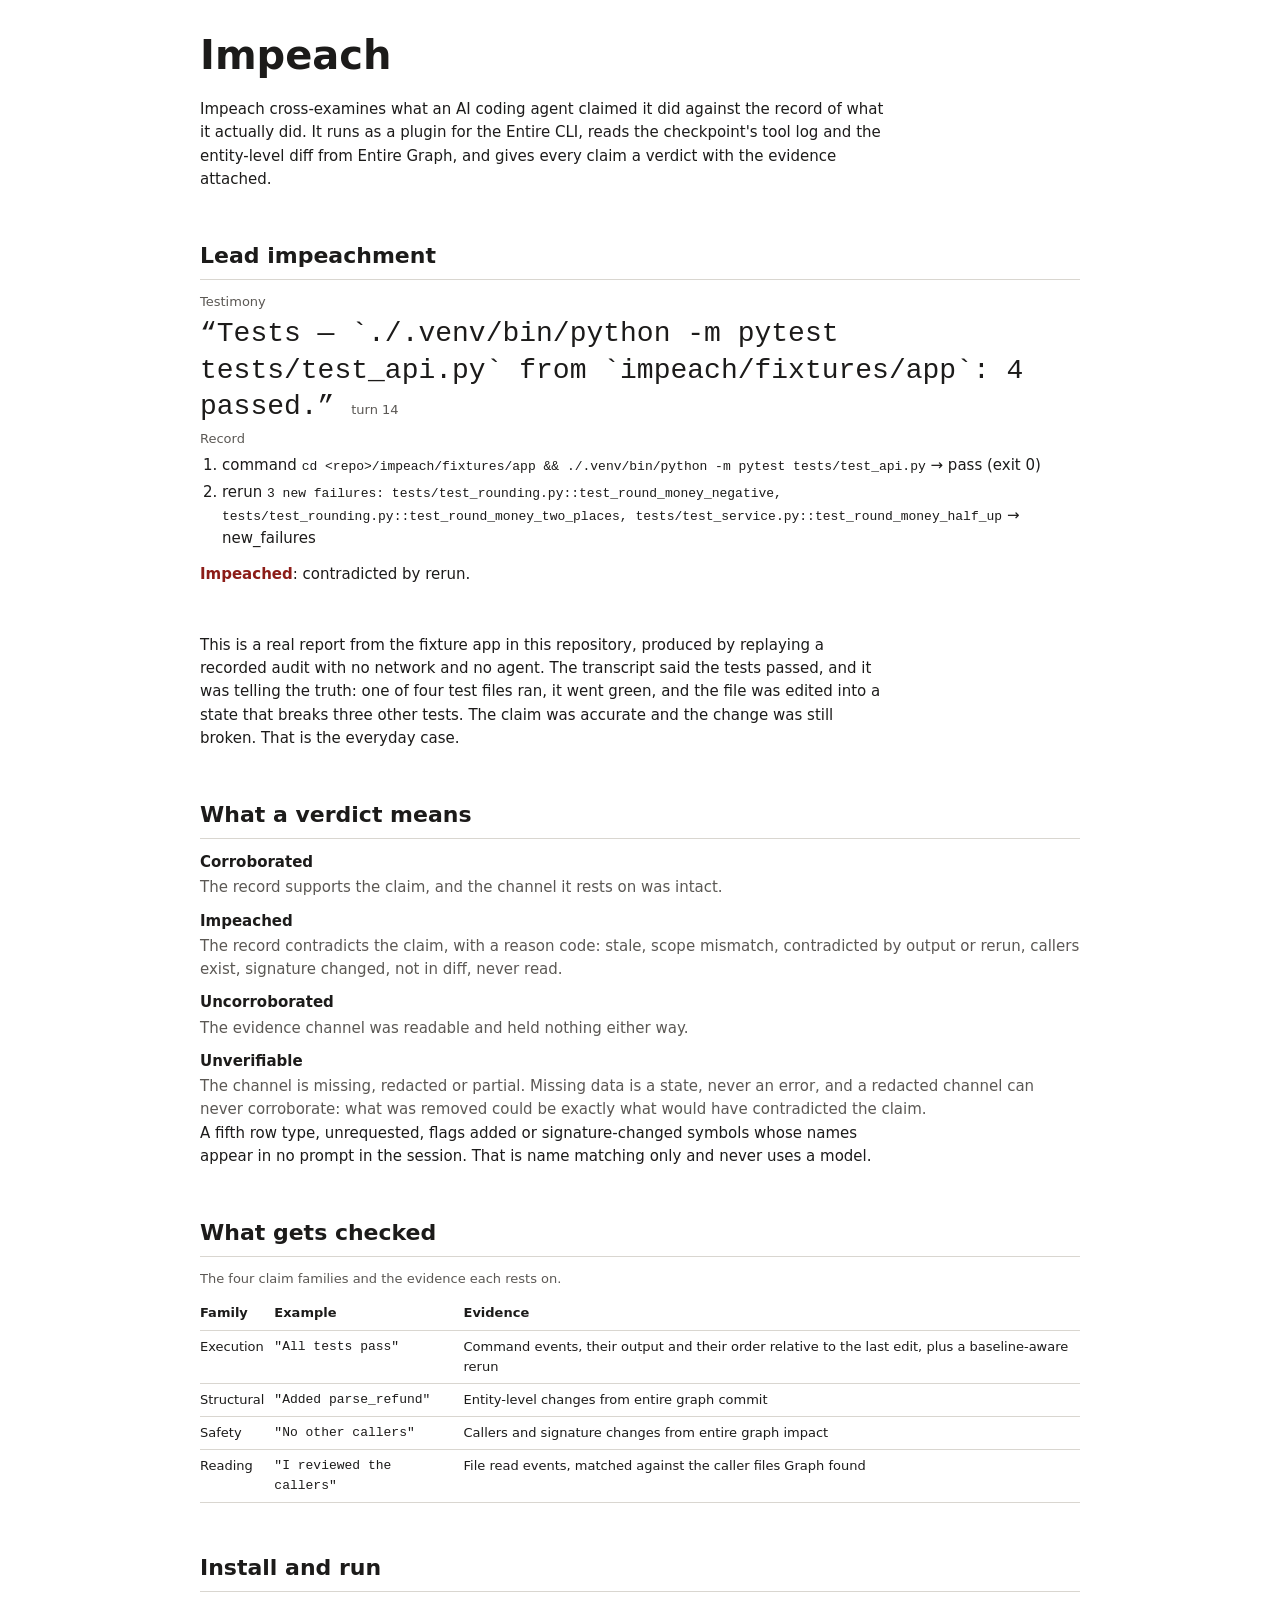
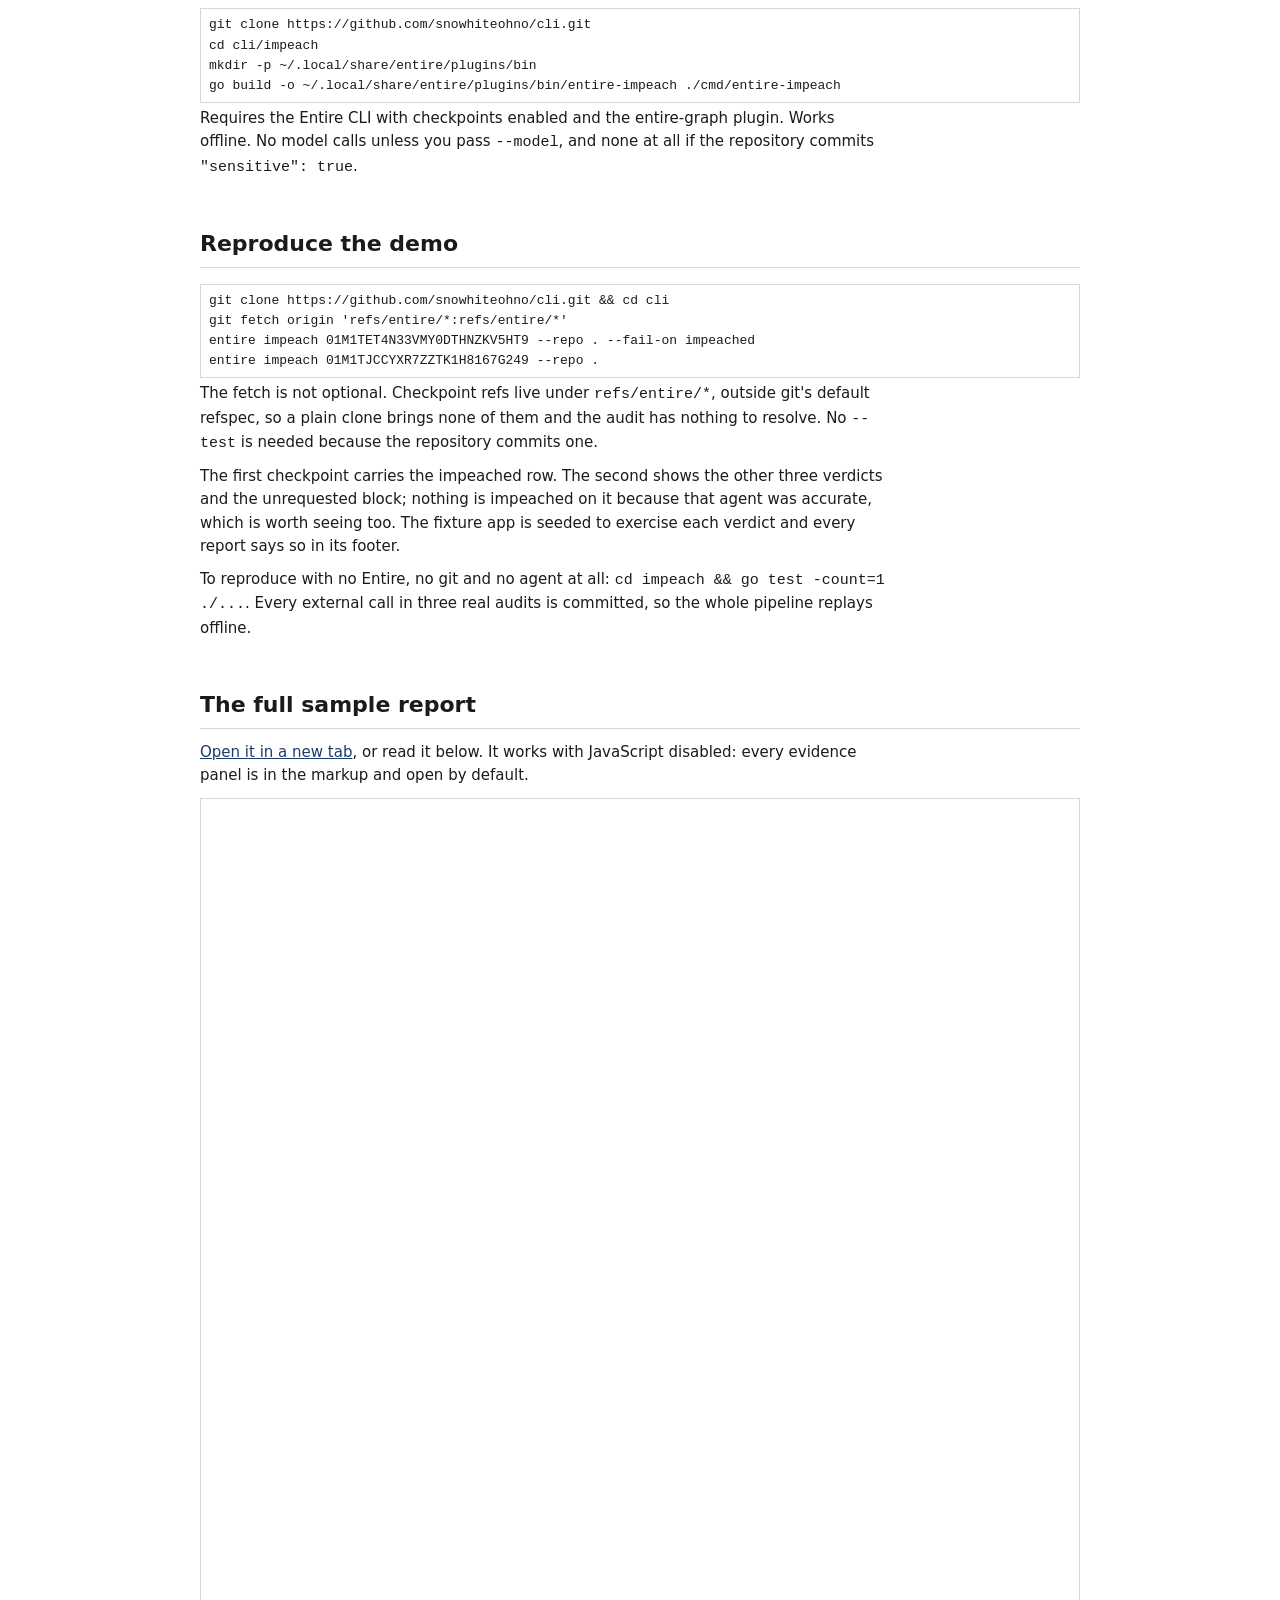
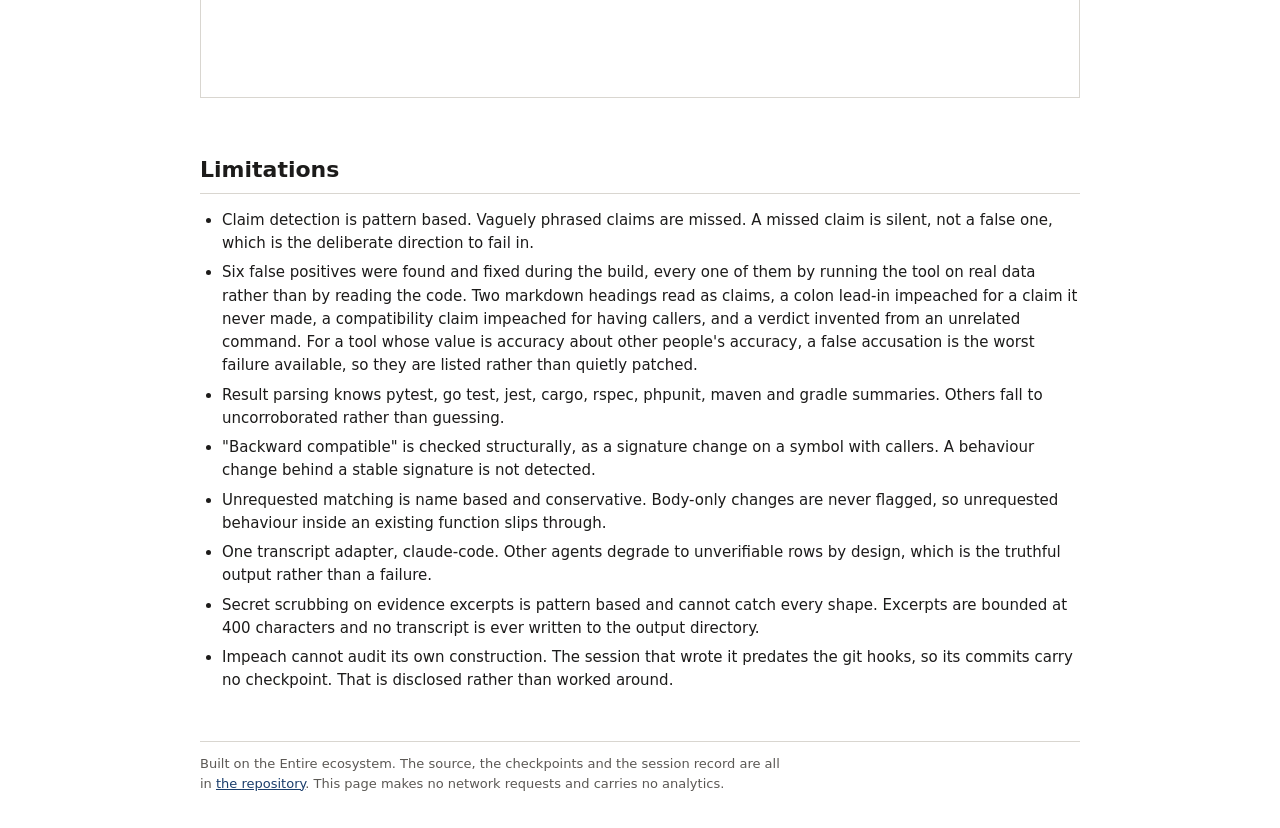
==== impeach/site/index.html @ c67477de "impeach: landing page, generated from a real report (tests: 322) site/ per FRONTEND_SPEC surface 2: " ====
<!doctype html>
<html lang="en">
<head>
<meta charset="utf-8">
<meta name="viewport" content="width=device-width, initial-scale=1">
<meta http-equiv="Content-Security-Policy" content="default-src 'none'; style-src 'self' 'unsafe-inline'; frame-src 'self'; img-src data:">
<title>Impeach: cross-examine what an agent said it did</title>
<link rel="stylesheet" href="style.css">
<style>
  .title { font-size: 40px; font-weight: 600; margin: 0 0 12px; padding: 0; border: 0; }
  dl { margin: 0; }
  dt { font-weight: 600; margin-top: 10px; }
  dd { margin: 2px 0 0 0; color: var(--ink-2); }
  iframe { width: 100%; height: 900px; border: 1px solid var(--rule); background: var(--paper); }
  ul { padding-left: 22px; }
  li { margin-bottom: 6px; }
  .lede { max-width: 72ch; }
</style>
</head>
<body>
<main>

<section>
  <h1 class="title">Impeach</h1>
  <p class="lede">Impeach cross-examines what an AI coding agent claimed it did against the
  record of what it actually did. It runs as a plugin for the Entire CLI, reads the
  checkpoint's tool log and the entity-level diff from Entire Graph, and gives every claim a
  verdict with the evidence attached.</p>
</section>

<section id="lead">
  <h2>Lead impeachment</h2>
  
    <p class="label">Testimony</p>
    <p class="testimony">&ldquo;Tests — `./.venv/bin/python -m pytest tests/test_api.py` from `impeach/fixtures/app`: 4 passed.&rdquo; <span class="turn">turn 14</span></p>
    <p class="label">Record</p>
    <ol class="record">
      
        <li>command <span class="mono">cd &lt;repo&gt;/impeach/fixtures/app &amp;&amp; ./.venv/bin/python -m pytest tests/test_api.py</span> &rarr; pass (exit 0)</li>
      
        <li>rerun <span class="mono">3 new failures: tests/test_rounding.py::test_round_money_negative, tests/test_rounding.py::test_round_money_two_places, tests/test_service.py::test_round_money_half_up</span> &rarr; new_failures</li>
      
    </ol>
    <p class="verdict-line"><span class="v-impeached">Impeached</span>: contradicted by rerun.</p>
  
</section>

<section>
  <p class="lede">This is a real report from the fixture app in this repository, produced by
  replaying a recorded audit with no network and no agent. The transcript said the tests
  passed, and it was telling the truth: one of four test files ran, it went green, and the
  file was edited into a state that breaks three other tests. The claim was accurate and the
  change was still broken. That is the everyday case.</p>
</section>

<section>
  <h2>What a verdict means</h2>
  <dl>
    <dt>Corroborated</dt>
    <dd>The record supports the claim, and the channel it rests on was intact.</dd>
    <dt>Impeached</dt>
    <dd>The record contradicts the claim, with a reason code: stale, scope mismatch,
    contradicted by output or rerun, callers exist, signature changed, not in diff,
    never read.</dd>
    <dt>Uncorroborated</dt>
    <dd>The evidence channel was readable and held nothing either way.</dd>
    <dt>Unverifiable</dt>
    <dd>The channel is missing, redacted or partial. Missing data is a state, never an
    error, and a redacted channel can never corroborate: what was removed could be exactly
    what would have contradicted the claim.</dd>
  </dl>
  <p class="lede">A fifth row type, unrequested, flags added or signature-changed symbols
  whose names appear in no prompt in the session. That is name matching only and never uses
  a model.</p>
</section>

<section>
  <h2>What gets checked</h2>
  <div class="scroll">
    <table>
      <caption>The four claim families and the evidence each rests on.</caption>
      <thead>
        <tr><th scope="col">Family</th><th scope="col">Example</th><th scope="col">Evidence</th></tr>
      </thead>
      <tbody>
        <tr>
          <td>Execution</td>
          <td class="mono">"All tests pass"</td>
          <td>Command events, their output and their order relative to the last edit, plus a baseline-aware rerun</td>
        </tr>
        <tr>
          <td>Structural</td>
          <td class="mono">"Added parse_refund"</td>
          <td>Entity-level changes from entire graph commit</td>
        </tr>
        <tr>
          <td>Safety</td>
          <td class="mono">"No other callers"</td>
          <td>Callers and signature changes from entire graph impact</td>
        </tr>
        <tr>
          <td>Reading</td>
          <td class="mono">"I reviewed the callers"</td>
          <td>File read events, matched against the caller files Graph found</td>
        </tr>
      </tbody>
    </table>
  </div>
</section>

<section>
  <h2>Install and run</h2>
  <div class="scroll"><pre>git clone https://github.com/snowhiteohno/cli.git
cd cli/impeach
mkdir -p ~/.local/share/entire/plugins/bin
go build -o ~/.local/share/entire/plugins/bin/entire-impeach ./cmd/entire-impeach</pre></div>
  <p class="lede">Requires the Entire CLI with checkpoints enabled and the entire-graph
  plugin. Works offline. No model calls unless you pass <span class="mono">--model</span>,
  and none at all if the repository commits
  <span class="mono">"sensitive": true</span>.</p>
</section>

<section>
  <h2>Reproduce the demo</h2>
  <div class="scroll"><pre>git clone https://github.com/snowhiteohno/cli.git &amp;&amp; cd cli
git fetch origin 'refs/entire/*:refs/entire/*'
entire impeach 01M1TET4N33VMY0DTHNZKV5HT9 --repo . --fail-on impeached
entire impeach 01M1TJCCYXR7ZZTK1H8167G249 --repo .</pre></div>
  <p class="lede">The fetch is not optional. Checkpoint refs live under
  <span class="mono">refs/entire/*</span>, outside git's default refspec, so a plain clone
  brings none of them and the audit has nothing to resolve. No
  <span class="mono">--test</span> is needed because the repository commits one.</p>
  <p class="lede">The first checkpoint carries the impeached row. The second shows the other
  three verdicts and the unrequested block; nothing is impeached on it because that agent was
  accurate, which is worth seeing too. The fixture app is seeded to exercise each verdict and
  every report says so in its footer.</p>
  <p class="lede">To reproduce with no Entire, no git and no agent at all:
  <span class="mono">cd impeach &amp;&amp; go test -count=1 ./...</span>. Every external call
  in three real audits is committed, so the whole pipeline replays offline.</p>
</section>

<section>
  <h2>The full sample report</h2>
  <p class="lede"><a href="sample/impeach.html">Open it in a new tab</a>, or read it below.
  It works with JavaScript disabled: every evidence panel is in the markup and open by
  default.</p>
  <iframe src="sample/impeach.html" title="Sample Impeach report" sandbox loading="lazy"></iframe>
</section>

<section>
  <h2>Limitations</h2>
  <ul>
    <li>Claim detection is pattern based. Vaguely phrased claims are missed. A missed claim
    is silent, not a false one, which is the deliberate direction to fail in.</li>
    <li>Six false positives were found and fixed during the build, every one of them by
    running the tool on real data rather than by reading the code. Two markdown headings
    read as claims, a colon lead-in impeached for a claim it never made, a compatibility
    claim impeached for having callers, and a verdict invented from an unrelated command.
    For a tool whose value is accuracy about other people's accuracy, a false accusation is
    the worst failure available, so they are listed rather than quietly patched.</li>
    <li>Result parsing knows pytest, go test, jest, cargo, rspec, phpunit, maven and gradle
    summaries. Others fall to uncorroborated rather than guessing.</li>
    <li>"Backward compatible" is checked structurally, as a signature change on a symbol
    with callers. A behaviour change behind a stable signature is not detected.</li>
    <li>Unrequested matching is name based and conservative. Body-only changes are never
    flagged, so unrequested behaviour inside an existing function slips through.</li>
    <li>One transcript adapter, claude-code. Other agents degrade to unverifiable rows by
    design, which is the truthful output rather than a failure.</li>
    <li>Secret scrubbing on evidence excerpts is pattern based and cannot catch every shape.
    Excerpts are bounded at 400 characters and no transcript is ever written to the output
    directory.</li>
    <li>Impeach cannot audit its own construction. The session that wrote it predates the
    git hooks, so its commits carry no checkpoint. That is disclosed rather than worked
    around.</li>
  </ul>
</section>

<footer>
  <p>Built on the Entire ecosystem. The source, the checkpoints and the session record are
  all in <a href="https://github.com/snowhiteohno/cli">the repository</a>. This page makes no
  network requests and carries no analytics.</p>
</footer>

</main>
</body>
</html>
---- impeach/site/style.css ----
/* Tokens from docs/FRONTEND_SPEC.md. The design reads as a case file, not a
   dashboard: text does the work and colour is spent on verdicts only. */
:root {
  --paper: #FFFFFF;
  --ink: #1C1B1A;
  --ink-2: #5B5854;
  --rule: #D9D6D0;
  --corroborated: #1F6B3A;
  --impeached: #8C1D18;
  --uncorroborated: #4A5568;
  --unverifiable: #8A8F98;
  --focus: #1A3D6B;
  --sans: ui-sans-serif, system-ui, "Segoe UI", Roboto, "Helvetica Neue", Arial, sans-serif;
  --mono: ui-monospace, "SF Mono", Menlo, Consolas, "Liberation Mono", monospace;
}

@media (prefers-color-scheme: dark) {
  :root {
    --paper: #17191C;
    --ink: #E8E6E1;
    --ink-2: #A9A6A0;
    --rule: #33363B;
    --corroborated: #4FA86E;
    --impeached: #D9534F;
    --uncorroborated: #9AA5B8;
    --unverifiable: #8A8F98;
    --focus: #7FA6DE;
  }
}

* { box-sizing: border-box; }

body {
  margin: 0;
  padding: 24px;
  background: var(--paper);
  color: var(--ink);
  font: 400 15px/1.55 var(--sans);
}

main { max-width: 880px; margin: 0 auto; }

section { margin-bottom: 48px; }

h1, h2 {
  font-size: 22px;
  font-weight: 600;
  margin: 0 0 12px;
  padding-bottom: 6px;
  border-bottom: 1px solid var(--rule);
}

h1 { font-size: 22px; }

p { max-width: 72ch; margin: 0 0 10px; }

code, pre, .mono { font-family: var(--mono); }

a { color: var(--focus); }

:focus-visible {
  outline: 2px solid var(--focus);
  outline-offset: 2px;
}

.meta { color: var(--ink-2); font-size: 13px; margin-bottom: 4px; }

.label {
  color: var(--ink-2);
  font-size: 13px;
  margin: 0 0 4px;
}

/* The lead impeachment: testimony above, record below. The one memorable
   element on the page. */
.testimony {
  font-family: var(--mono);
  font-size: 28px;
  line-height: 1.3;
  margin: 0 0 4px;
  max-width: none;
}

.turn { font-size: 13px; color: var(--ink-2); font-family: var(--sans); }

.record { margin: 0 0 12px; padding-left: 22px; font-size: 15px; }
.record li { margin-bottom: 4px; }
.record .mono { font-size: 13px; }

.verdict-line { font-size: 15px; }

/* Verdict colour appears as the word itself, a 4px left border on an evidence
   panel, and the counts in the summary strip. Never as a fill behind text. */
.v-corroborated { color: var(--corroborated); font-weight: 600; }
.v-impeached { color: var(--impeached); font-weight: 600; }
.v-uncorroborated { color: var(--uncorroborated); font-weight: 600; }
.v-unverifiable { color: var(--unverifiable); font-weight: 600; }

.strip { font-size: 15px; }
.strip button {
  font: inherit;
  color: var(--ink);
  background: none;
  border: 0;
  padding: 0;
  margin-right: 16px;
  cursor: pointer;
}
.strip button:hover { text-decoration: underline; }
.strip button[aria-pressed="true"] { font-weight: 600; }
.strip button[aria-pressed="true"].f-corroborated { color: var(--corroborated); }
.strip button[aria-pressed="true"].f-impeached { color: var(--impeached); }
.strip button[aria-pressed="true"].f-uncorroborated { color: var(--uncorroborated); }
.strip button[aria-pressed="true"].f-unverifiable { color: var(--unverifiable); }

.controls { margin-bottom: 10px; }
.controls button {
  font: inherit;
  font-size: 13px;
  color: var(--focus);
  background: none;
  border: 0;
  padding: 0;
  margin-right: 14px;
  cursor: pointer;
  text-decoration: underline;
}

table { border-collapse: collapse; width: 100%; font-size: 13px; }
caption { text-align: left; color: var(--ink-2); font-size: 13px; padding-bottom: 8px; }
th, td { text-align: left; padding: 6px 10px 6px 0; border-bottom: 1px solid var(--rule); vertical-align: top; }
/* Symbol names and paths are long. Wrapping them keeps the last columns on
   screen instead of pushing Severity out of the container. */
td.mono { overflow-wrap: anywhere; }
th { font-weight: 600; }

/* Wide content scrolls inside its own container so the page never scrolls
   sideways. */
.scroll { overflow-x: auto; }

.rows { border-top: 1px solid var(--rule); }

details { border-bottom: 1px solid var(--rule); }

summary {
  display: grid;
  grid-template-columns: 8.5rem 6rem 1fr 10rem 7rem 3rem;
  gap: 10px;
  padding: 8px 0;
  cursor: pointer;
  font-size: 13px;
  align-items: start;
}

.colhead {
  display: grid;
  grid-template-columns: 8.5rem 6rem 1fr 10rem 7rem 3rem;
  gap: 10px;
  padding: 6px 0;
  font-size: 13px;
  font-weight: 600;
  border-bottom: 1px solid var(--rule);
}

summary::-webkit-details-marker { display: none; }
summary::marker { content: ""; }

/* The claim is never truncated here. Truncation is for the terminal only. */
.claim { font-family: var(--mono); overflow-wrap: anywhere; }

.reason, .rerun, .family, .turncell { color: var(--ink-2); }

/* Colour alone must not carry meaning, so unverifiable also carries a hatch
   that survives greyscale and print. */
.hatched {
  background-image: repeating-linear-gradient(
    45deg, transparent, transparent 4px,
    color-mix(in srgb, var(--unverifiable) 22%, transparent) 4px,
    color-mix(in srgb, var(--unverifiable) 22%, transparent) 8px);
}

.evidence {
  border-left: 4px solid var(--rule);
  padding: 8px 0 12px 14px;
  margin-bottom: 8px;
}
.evidence.e-corroborated { border-left-color: var(--corroborated); }
.evidence.e-impeached { border-left-color: var(--impeached); }
.evidence.e-uncorroborated { border-left-color: var(--uncorroborated); }
.evidence.e-unverifiable { border-left-color: var(--unverifiable); }

.evidence ul { list-style: none; padding: 0; margin: 8px 0 0; }
.evidence li { margin-bottom: 8px; font-size: 13px; }
.etype { color: var(--ink-2); }

/* An output excerpt scrolls sideways and never wraps, so a runner's columns
   stay aligned. */
pre {
  font-size: 13px;
  margin: 4px 0;
  padding: 6px 8px;
  border: 1px solid var(--rule);
  overflow-x: auto;
  white-space: pre;
}

.tokens { color: var(--ink-2); font-size: 13px; }

/* Incomplete context is a caveat on every verdict below it, so it reads in
   the uncorroborated colour rather than as ordinary secondary text. It is not
   a fill: the colour is on the words. */
.incomplete { color: var(--uncorroborated); font-weight: 600; }

footer { color: var(--ink-2); font-size: 13px; border-top: 1px solid var(--rule); padding-top: 12px; }
footer p { max-width: 72ch; }

@media (max-width: 620px) {
  summary { grid-template-columns: 1fr; gap: 2px; }
  .colhead { display: none; }
  .testimony { font-size: 20px; }
}

@media print {
  body { padding: 0; color: #000; background: #fff; }
  .controls, .strip button { display: none; }
  main { max-width: 100%; }
  details { break-inside: avoid; }
  details[open] > summary ~ * { display: block; }
  pre { white-space: pre-wrap; }
}
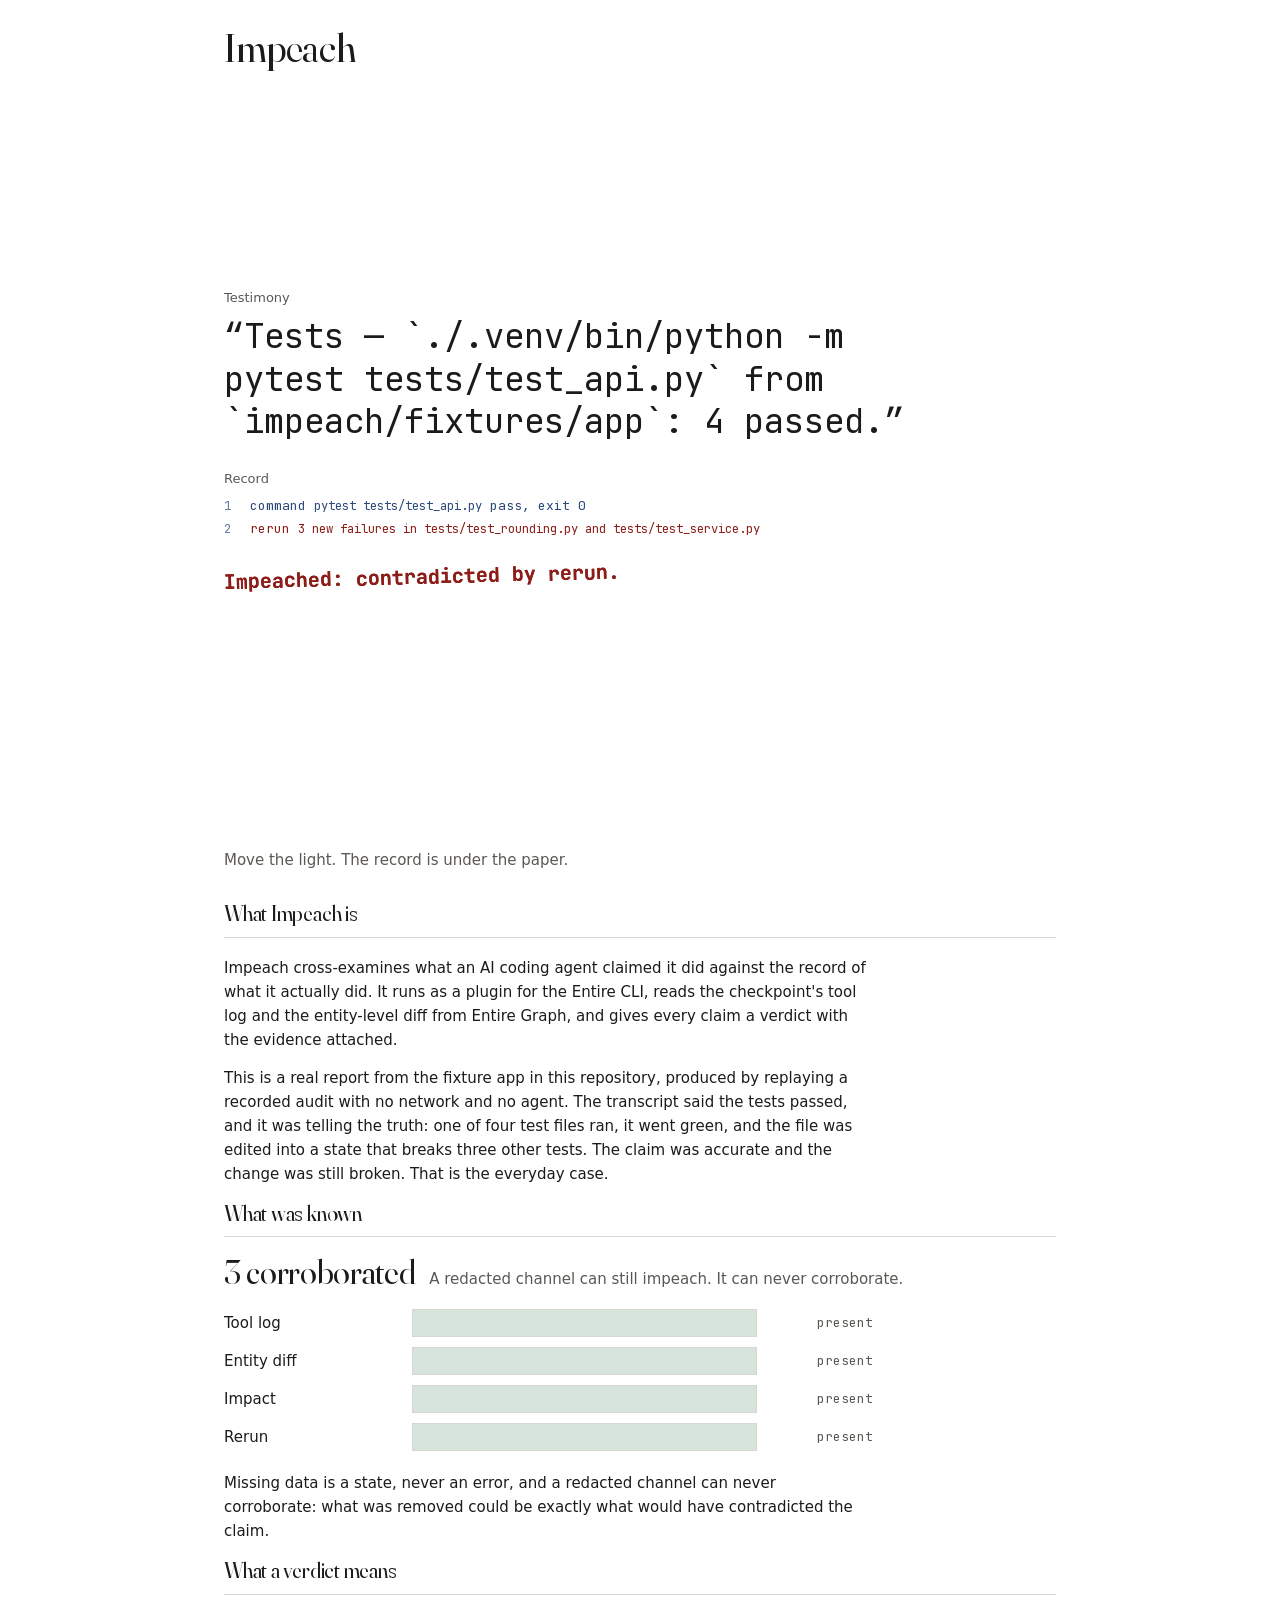
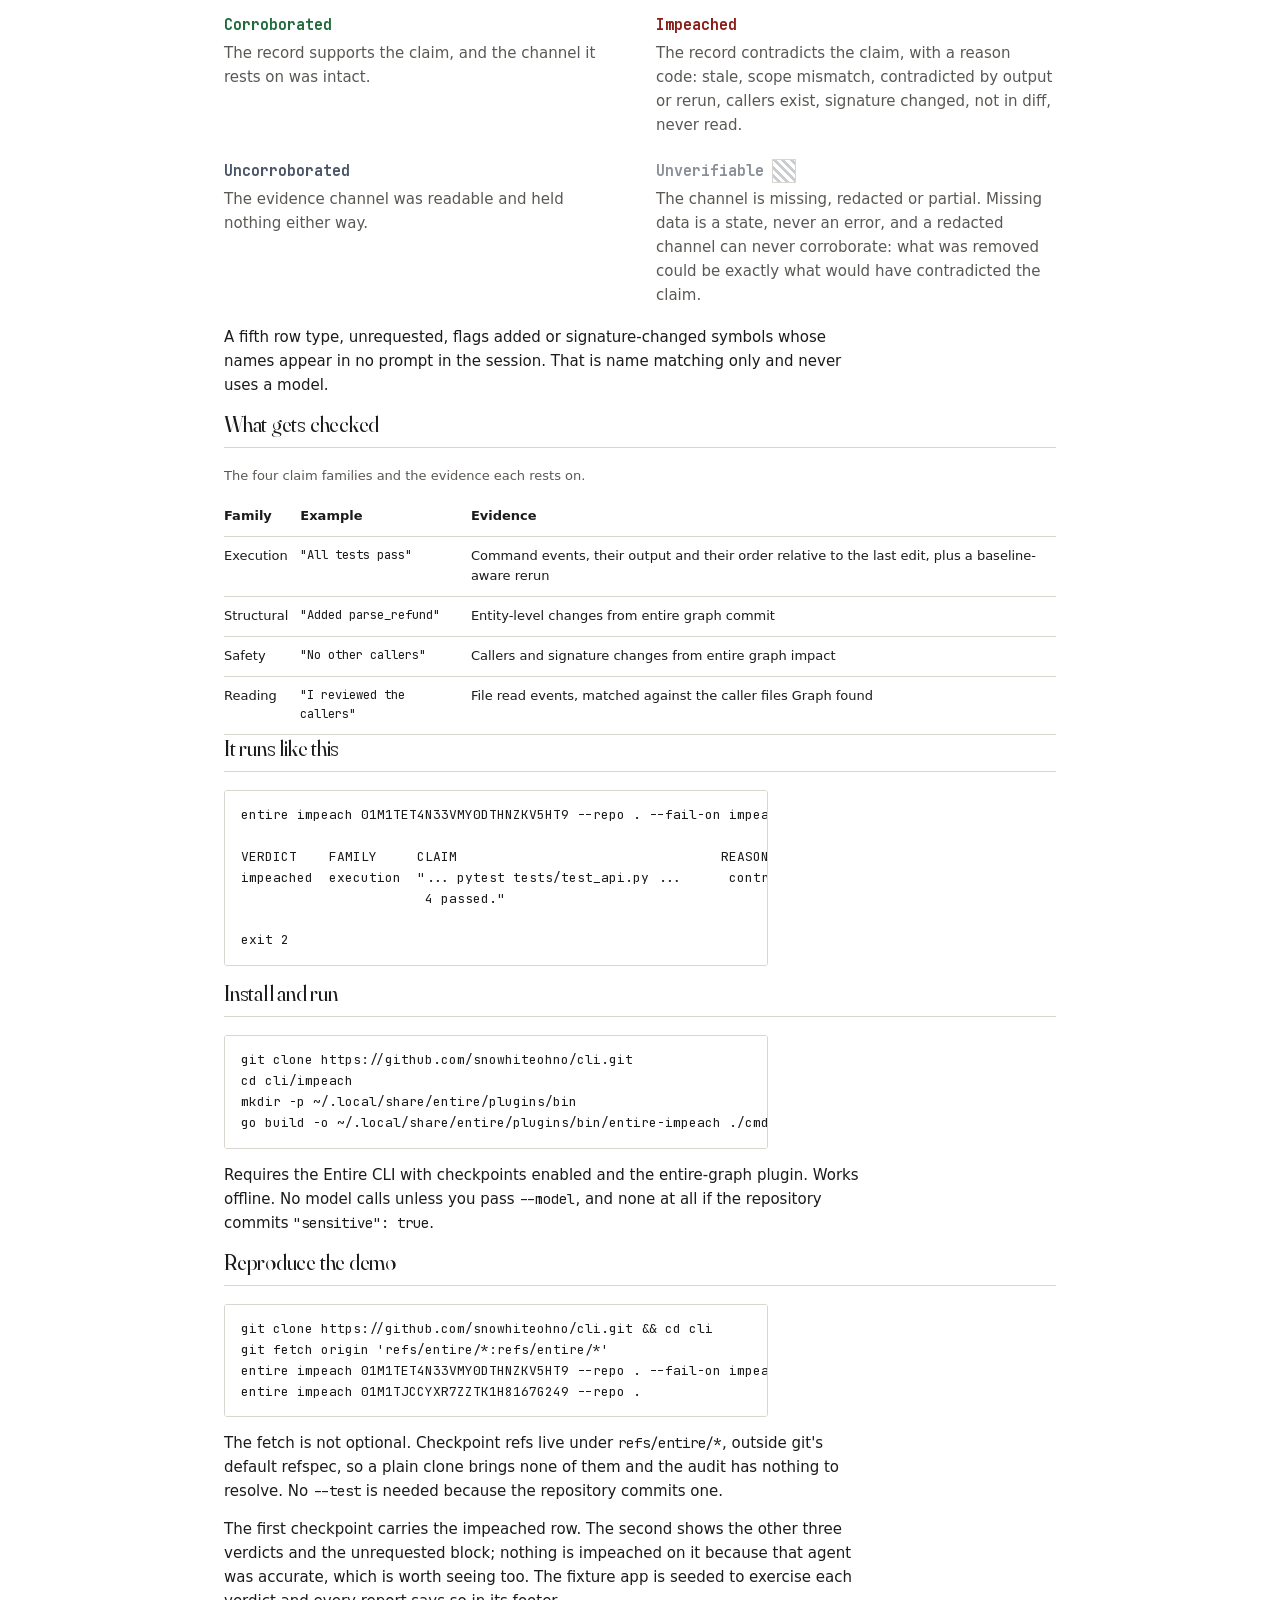
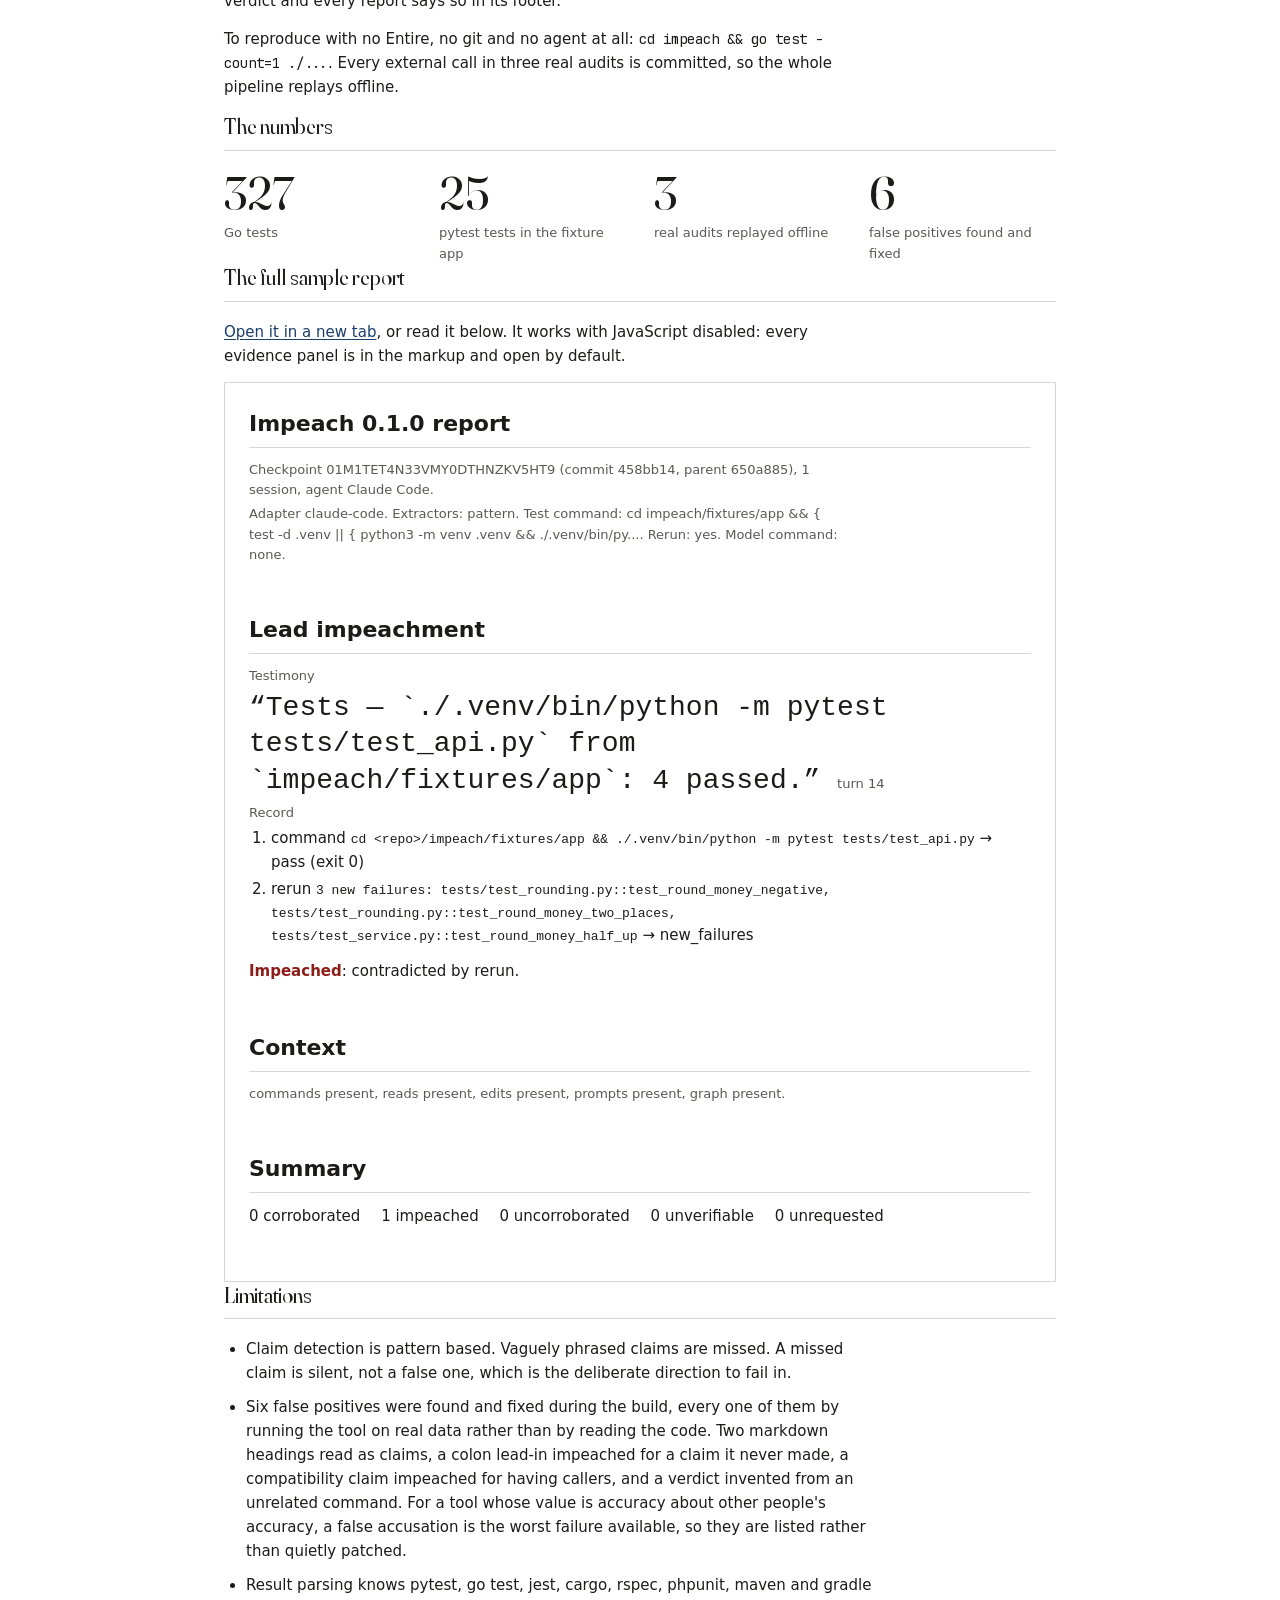
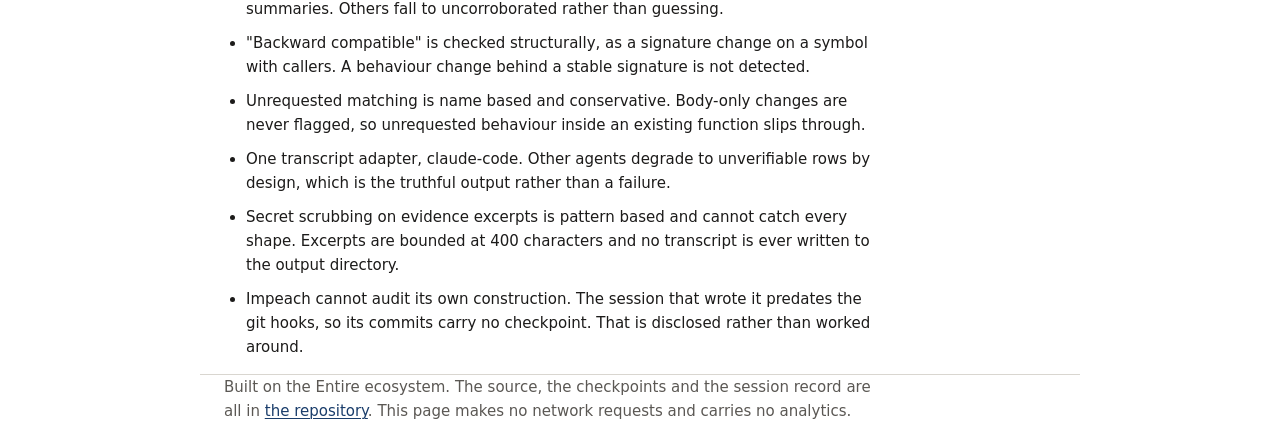
==== commit 549be877: "impeach: site rebuild step 1, skeleton with all ten sections (tests: 327) The deployable skeleton fr" ====
--- a/impeach/site/index.html
+++ b/impeach/site/index.html
@@ -3,31 +3,42 @@
 <head>
 <meta charset="utf-8">
 <meta name="viewport" content="width=device-width, initial-scale=1">
-<meta http-equiv="Content-Security-Policy" content="default-src 'none'; style-src 'self' 'unsafe-inline'; frame-src 'self'; img-src data:">
 <title>Impeach: cross-examine what an agent said it did</title>
+<meta name="description" content="Impeach cross-examines what an AI coding agent claimed it did against the record of what it actually did.">
+<link rel="preload" href="fonts/jetbrains-mono-var.woff2" as="font" type="font/woff2" crossorigin>
+<link rel="preload" href="fonts/fraunces-var.woff2" as="font" type="font/woff2" crossorigin>
 <link rel="stylesheet" href="style.css">
-<style>
-  .title { font-size: 40px; font-weight: 600; margin: 0 0 12px; padding: 0; border: 0; }
-  dl { margin: 0; }
-  dt { font-weight: 600; margin-top: 10px; }
-  dd { margin: 2px 0 0 0; color: var(--ink-2); }
-  iframe { width: 100%; height: 900px; border: 1px solid var(--rule); background: var(--paper); }
-  ul { padding-left: 22px; }
-  li { margin-bottom: 6px; }
-  .lede { max-width: 72ch; }
-</style>
 </head>
 <body>
 <main>
 
-<section>
-  <h1 class="title">Impeach</h1>
-  <p class="lede">Impeach cross-examines what an AI coding agent claimed it did against the
-  record of what it actually did. It runs as a plugin for the Entire CLI, reads the
-  checkpoint's tool log and the entity-level diff from Entire Graph, and gives every claim a
-  verdict with the evidence attached.</p>
-</section>
-
+<!-- ==================================================== 1. light table -->
+<section class="hero" id="hero">
+  <div class="hero-rail top"><p class="wordmark">Impeach</p></div>
+
+  <canvas id="table" role="img"
+    aria-label="A sheet of paper on a light table. The printed testimony reads: Tests, pytest tests slash test_api.py from impeach slash fixtures slash app, 4 passed. Under the paper the record shows one command that passed and a rerun reporting 3 new failures, and the verdict is impeached, contradicted by rerun."></canvas>
+
+  <div class="hero-inner">
+    <p class="label">Testimony</p>
+    <p class="testimony">&ldquo;Tests &mdash; `./.venv/bin/python -m pytest tests/test_api.py` from `impeach/fixtures/app`: 4 passed.&rdquo;</p>
+
+    <p class="label">Record</p>
+    <ol class="record" id="record">
+      <li>command <span class="mono">pytest tests/test_api.py</span> pass, exit 0</li>
+      <li class="bleeds">rerun <span class="mono">3 new failures in tests/test_rounding.py and tests/test_service.py</span></li>
+    </ol>
+
+    <p><span class="verdict" id="verdict">Impeached: contradicted by rerun.</span></p>
+  </div>
+
+  <div class="hero-rail bottom"><p class="hero-hint">Move the light. The record is under the paper.</p></div>
+
+  <!-- The report's own lead-impeachment block, lifted byte for byte. It is
+       the screen reader copy, the no-JavaScript layer, and what
+       internal/report/site_test.go compares against, so the page and the
+       report cannot drift into disagreeing about what was found. -->
+  <div class="sr-only">
 <section id="lead">
   <h2>Lead impeachment</h2>
   
@@ -44,8 +55,16 @@
     <p class="verdict-line"><span class="v-impeached">Impeached</span>: contradicted by rerun.</p>
   
 </section>
-
-<section>
+  </div>
+</section>
+
+<!-- ================================================= 2. what Impeach is -->
+<section class="band">
+  <h2 class="ruled">What Impeach is</h2>
+  <p class="lede">Impeach cross-examines what an AI coding agent claimed it did against the
+  record of what it actually did. It runs as a plugin for the Entire CLI, reads the
+  checkpoint's tool log and the entity-level diff from Entire Graph, and gives every claim a
+  verdict with the evidence attached.</p>
   <p class="lede">This is a real report from the fixture app in this repository, produced by
   replaying a recorded audit with no network and no agent. The transcript said the tests
   passed, and it was telling the truth: one of four test files ran, it went green, and the
@@ -53,29 +72,75 @@
   change was still broken. That is the everyday case.</p>
 </section>
 
-<section>
-  <h2>What a verdict means</h2>
-  <dl>
-    <dt>Corroborated</dt>
-    <dd>The record supports the claim, and the channel it rests on was intact.</dd>
-    <dt>Impeached</dt>
-    <dd>The record contradicts the claim, with a reason code: stale, scope mismatch,
-    contradicted by output or rerun, callers exist, signature changed, not in diff,
-    never read.</dd>
-    <dt>Uncorroborated</dt>
-    <dd>The evidence channel was readable and held nothing either way.</dd>
-    <dt>Unverifiable</dt>
-    <dd>The channel is missing, redacted or partial. Missing data is a state, never an
-    error, and a redacted channel can never corroborate: what was removed could be exactly
-    what would have contradicted the claim.</dd>
+<!-- ================================================== 3. context ledger -->
+<section class="band" id="ledger-section">
+  <h2 class="ruled">What was known</h2>
+
+  <div class="tally">
+    <span class="tally-count" id="tally">3 corroborated</span>
+    <span class="muted">A redacted channel can still impeach. It can never corroborate.</span>
+  </div>
+
+  <div class="ledger" id="ledger">
+    <div class="chan" data-channel="tool-log">
+      <span class="chan-name">Tool log</span>
+      <span class="chan-bar" aria-hidden="true"></span>
+      <span class="chan-state" data-state>present</span>
+    </div>
+    <div class="chan">
+      <span class="chan-name">Entity diff</span>
+      <span class="chan-bar" aria-hidden="true"></span>
+      <span class="chan-state">present</span>
+    </div>
+    <div class="chan">
+      <span class="chan-name">Impact</span>
+      <span class="chan-bar" aria-hidden="true"></span>
+      <span class="chan-state">present</span>
+    </div>
+    <div class="chan">
+      <span class="chan-name">Rerun</span>
+      <span class="chan-bar" aria-hidden="true"></span>
+      <span class="chan-state">present</span>
+    </div>
+  </div>
+
+  <p class="lede">Missing data is a state, never an error, and a redacted channel can never
+  corroborate: what was removed could be exactly what would have contradicted the claim.</p>
+</section>
+
+<!-- =============================================== 4. what a verdict is -->
+<section class="band">
+  <h2 class="ruled">What a verdict means</h2>
+  <dl class="verdicts">
+    <div>
+      <dt class="v-corroborated">Corroborated</dt>
+      <dd>The record supports the claim, and the channel it rests on was intact.</dd>
+    </div>
+    <div>
+      <dt class="v-impeached">Impeached</dt>
+      <dd>The record contradicts the claim, with a reason code: stale, scope mismatch,
+      contradicted by output or rerun, callers exist, signature changed, not in diff,
+      never read.</dd>
+    </div>
+    <div>
+      <dt class="v-uncorroborated">Uncorroborated</dt>
+      <dd>The evidence channel was readable and held nothing either way.</dd>
+    </div>
+    <div>
+      <dt class="v-unverifiable">Unverifiable <span class="hatch-swatch" aria-hidden="true"></span></dt>
+      <dd>The channel is missing, redacted or partial. Missing data is a state, never an
+      error, and a redacted channel can never corroborate: what was removed could be exactly
+      what would have contradicted the claim.</dd>
+    </div>
   </dl>
   <p class="lede">A fifth row type, unrequested, flags added or signature-changed symbols
   whose names appear in no prompt in the session. That is name matching only and never uses
   a model.</p>
 </section>
 
-<section>
-  <h2>What gets checked</h2>
+<!-- ================================================ 5. what gets checked -->
+<section class="band">
+  <h2 class="ruled">What gets checked</h2>
   <div class="scroll">
     <table>
       <caption>The four claim families and the evidence each rests on.</caption>
@@ -108,8 +173,18 @@
   </div>
 </section>
 
-<section>
-  <h2>Install and run</h2>
+<!-- ================================================ 6. it runs like this -->
+<section class="band">
+  <h2 class="ruled">It runs like this</h2>
+  <div class="scroll"><pre id="term" aria-label="Terminal transcript of an Impeach run ending in exit code 2">entire impeach 01M1TET4N33VMY0DTHNZKV5HT9 --repo . --fail-on impeached
+
+VERDICT    FAMILY     CLAIM                                 REASON                 RERUN
+impeached  execution  "... pytest tests/test_api.py ...      contradicted by rerun  new failures
+                       4 passed."
+
+exit 2</pre></div>
+
+  <h2 class="ruled">Install and run</h2>
   <div class="scroll"><pre>git clone https://github.com/snowhiteohno/cli.git
 cd cli/impeach
 mkdir -p ~/.local/share/entire/plugins/bin
@@ -118,10 +193,8 @@
   plugin. Works offline. No model calls unless you pass <span class="mono">--model</span>,
   and none at all if the repository commits
   <span class="mono">"sensitive": true</span>.</p>
-</section>
-
-<section>
-  <h2>Reproduce the demo</h2>
+
+  <h2 class="ruled">Reproduce the demo</h2>
   <div class="scroll"><pre>git clone https://github.com/snowhiteohno/cli.git &amp;&amp; cd cli
 git fetch origin 'refs/entire/*:refs/entire/*'
 entire impeach 01M1TET4N33VMY0DTHNZKV5HT9 --repo . --fail-on impeached
@@ -139,17 +212,30 @@
   in three real audits is committed, so the whole pipeline replays offline.</p>
 </section>
 
-<section>
-  <h2>The full sample report</h2>
+<!-- ====================================================== 7. the numbers -->
+<section class="band">
+  <h2 class="ruled">The numbers</h2>
+  <div class="figures" id="figures">
+    <div><span class="fig-n" data-to="327">327</span><span class="fig-label">Go tests</span></div>
+    <div><span class="fig-n" data-to="25">25</span><span class="fig-label">pytest tests in the fixture app</span></div>
+    <div><span class="fig-n" data-to="3">3</span><span class="fig-label">real audits replayed offline</span></div>
+    <div><span class="fig-n" data-to="6">6</span><span class="fig-label">false positives found and fixed</span></div>
+  </div>
+</section>
+
+<!-- ============================================ 8. the full sample report -->
+<section class="band">
+  <h2 class="ruled">The full sample report</h2>
   <p class="lede"><a href="sample/impeach.html">Open it in a new tab</a>, or read it below.
   It works with JavaScript disabled: every evidence panel is in the markup and open by
   default.</p>
-  <iframe src="sample/impeach.html" title="Sample Impeach report" sandbox loading="lazy"></iframe>
-</section>
-
-<section>
-  <h2>Limitations</h2>
-  <ul>
+  <iframe class="report-frame" src="sample/impeach.html" title="Sample Impeach report" sandbox loading="lazy"></iframe>
+</section>
+
+<!-- ====================================================== 9. limitations -->
+<section class="band">
+  <h2 class="ruled">Limitations</h2>
+  <ul class="limits">
     <li>Claim detection is pattern based. Vaguely phrased claims are missed. A missed claim
     is silent, not a false one, which is the deliberate direction to fail in.</li>
     <li>Six false positives were found and fixed during the build, every one of them by
@@ -175,12 +261,14 @@
   </ul>
 </section>
 
-<footer>
+<!-- ========================================================== 10. footer -->
+<footer class="band">
   <p>Built on the Entire ecosystem. The source, the checkpoints and the session record are
   all in <a href="https://github.com/snowhiteohno/cli">the repository</a>. This page makes no
   network requests and carries no analytics.</p>
 </footer>
 
 </main>
+<script src="site.js"></script>
 </body>
 </html>
--- a/impeach/site/style.css
+++ b/impeach/site/style.css
@@ -1,17 +1,52 @@
-/* Tokens from docs/FRONTEND_SPEC.md. The design reads as a case file, not a
-   dashboard: text does the work and colour is spent on verdicts only. */
+/* Impeach landing page.
+ *
+ * The tokens from the report are extended here, not replaced, so the page and
+ * the report share one voice. The palette is white paper and near-black ink
+ * because the product is about documents.
+ *
+ * Two families are self hosted and committed under fonts/. There are no
+ * network requests of any kind.
+ */
+
+@font-face {
+  font-family: "Fraunces";
+  src: url("fonts/fraunces-var.woff2") format("woff2-variations");
+  font-weight: 100 900;
+  font-stretch: 100%;
+  font-display: swap;
+  size-adjust: 100%;
+}
+
+@font-face {
+  font-family: "JetBrains Mono";
+  src: url("fonts/jetbrains-mono-var.woff2") format("woff2-variations");
+  font-weight: 100 800;
+  font-display: swap;
+  size-adjust: 100%;
+}
+
 :root {
+  /* From the report. Unchanged, deliberately. */
   --paper: #FFFFFF;
   --ink: #1C1B1A;
   --ink-2: #5B5854;
   --rule: #D9D6D0;
   --corroborated: #1F6B3A;
-  --impeached: #8C1D18;
   --uncorroborated: #4A5568;
   --unverifiable: #8A8F98;
   --focus: #1A3D6B;
+
+  /* New, for the light table. */
+  --lamp: #FFF4DC;
+  --record-ink: #2B4A7A;
+  --bleed: #8C1D18;
+
   --sans: ui-sans-serif, system-ui, "Segoe UI", Roboto, "Helvetica Neue", Arial, sans-serif;
-  --mono: ui-monospace, "SF Mono", Menlo, Consolas, "Liberation Mono", monospace;
+  --mono: "JetBrains Mono", ui-monospace, "SF Mono", Menlo, Consolas, monospace;
+  --display: "Fraunces", Georgia, "Times New Roman", serif;
+
+  --measure: 68ch;
+  --col: 880px;
 }
 
 @media (prefers-color-scheme: dark) {
@@ -21,210 +56,410 @@
     --ink-2: #A9A6A0;
     --rule: #33363B;
     --corroborated: #4FA86E;
-    --impeached: #D9534F;
     --uncorroborated: #9AA5B8;
     --unverifiable: #8A8F98;
     --focus: #7FA6DE;
+    /* The lamp stays warm. In dark mode the table reads as a lit slab in a
+       dark room, which is the correct reading. */
+    --lamp: #FFF4DC;
+    --record-ink: #8FB0E0;
+    --bleed: #D9534F;
   }
 }
 
 * { box-sizing: border-box; }
+
+html { -webkit-text-size-adjust: 100%; }
 
 body {
   margin: 0;
-  padding: 24px;
   background: var(--paper);
   color: var(--ink);
-  font: 400 15px/1.55 var(--sans);
-}
-
-main { max-width: 880px; margin: 0 auto; }
-
-section { margin-bottom: 48px; }
+  font: 400 15px/1.6 var(--sans);
+  font-synthesis-weight: none;
+}
+
+main { display: block; }
+
+/* Every section shares one column, left aligned. The hero is the exception
+   and runs edge to edge. */
+.band {
+  max-width: var(--col);
+  margin: 0 auto;
+  padding: 0 24px;
+}
+
+section { padding-block: 56px; }
 
 h1, h2 {
-  font-size: 22px;
-  font-weight: 600;
-  margin: 0 0 12px;
-  padding-bottom: 6px;
-  border-bottom: 1px solid var(--rule);
-}
-
-h1 { font-size: 22px; }
-
-p { max-width: 72ch; margin: 0 0 10px; }
+  font-family: var(--display);
+  font-variation-settings: "opsz" 144;
+  font-weight: 400;
+  letter-spacing: -0.01em;
+  margin: 0 0 18px;
+}
+
+h1 { font-size: 40px; line-height: 1.1; }
+h2 { font-size: 22px; line-height: 1.25; }
+
+/* The rule under a heading is the only decoration on the page. */
+.ruled { position: relative; padding-bottom: 10px; }
+.ruled::after {
+  content: "";
+  position: absolute;
+  left: 0; right: 0; bottom: 0;
+  height: 1px;
+  background: var(--rule);
+  transform: scaleX(1);
+  transform-origin: left;
+}
+
+p { margin: 0 0 14px; max-width: var(--measure); }
+.lede { font-size: 15px; }
+.muted { color: var(--ink-2); }
+
+a { color: var(--focus); text-decoration-thickness: 1px; text-underline-offset: 2px; }
+a:hover { text-decoration-thickness: 2px; }
+
+:focus-visible { outline: 2px solid var(--focus); outline-offset: 2px; }
 
 code, pre, .mono { font-family: var(--mono); }
-
-a { color: var(--focus); }
-
-:focus-visible {
-  outline: 2px solid var(--focus);
-  outline-offset: 2px;
-}
-
-.meta { color: var(--ink-2); font-size: 13px; margin-bottom: 4px; }
+.mono { font-size: 0.94em; }
+
+/* Wide content scrolls inside its own container. The page body never scrolls
+   sideways. */
+.scroll { overflow-x: auto; }
+
+pre {
+  font-family: var(--mono);
+  font-size: 13px;
+  line-height: 1.6;
+  margin: 0 0 14px;
+  padding: 14px 16px;
+  background: var(--paper);
+  border: 1px solid var(--rule);
+  border-radius: 3px;
+  overflow-x: auto;
+  max-width: var(--measure);
+}
+
+/* Visually hidden but present for screen readers and for search. */
+.sr-only {
+  position: absolute;
+  width: 1px; height: 1px;
+  padding: 0; margin: -1px;
+  overflow: hidden;
+  clip: rect(0 0 0 0);
+  white-space: nowrap;
+  border: 0;
+}
+
+/* ---------------------------------------------------------------- hero */
+
+/* Reserved at 100svh so nothing shifts while the font loads or the canvas
+   initialises. */
+.hero {
+  position: relative;
+  min-height: 100svh;
+  padding: 0;
+  display: grid;
+  align-content: center;
+  overflow: hidden;
+  /* The paper surface. In the WebGL path the canvas paints over this; in the
+     fallback path this is the paper. */
+  background: var(--paper);
+}
+
+.hero canvas {
+  position: absolute;
+  inset: 0;
+  width: 100%;
+  height: 100%;
+  display: block;
+}
+
+/* Everything readable sits above the canvas as real text. Ink on paper. */
+.hero-inner {
+  position: relative;
+  z-index: 1;
+  max-width: var(--col);
+  margin: 0 auto;
+  padding: 0 24px;
+  width: 100%;
+}
+
+/* The hero has one left edge. The wordmark and the hint sit in the same
+   column as the testimony rather than against the viewport. */
+.hero-rail {
+  position: absolute;
+  left: 0; right: 0;
+  max-width: var(--col);
+  margin: 0 auto;
+  padding: 0 24px;
+  z-index: 2;
+  pointer-events: none;
+}
+.hero-rail.top { top: 28px; }
+.hero-rail.bottom { bottom: 28px; }
+
+.wordmark {
+  z-index: 2;
+  font-family: var(--display);
+  font-variation-settings: "opsz" 144;
+  font-weight: 400;
+  font-size: 40px;
+  line-height: 1;
+  letter-spacing: -0.01em;
+  margin: 0;
+  color: var(--ink);
+}
+
+.hero-hint {
+  margin: 0;
+  color: var(--ink-2);
+  max-width: 46ch;
+}
 
 .label {
+  font-size: 13px;
   color: var(--ink-2);
-  font-size: 13px;
-  margin: 0 0 4px;
-}
-
-/* The lead impeachment: testimony above, record below. The one memorable
-   element on the page. */
+  margin: 0 0 6px;
+}
+
+/* The testimony. Printed, selectable, present from the first paint. */
 .testimony {
   font-family: var(--mono);
-  font-size: 28px;
-  line-height: 1.3;
-  margin: 0 0 4px;
-  max-width: none;
-}
-
-.turn { font-size: 13px; color: var(--ink-2); font-family: var(--sans); }
-
-.record { margin: 0 0 12px; padding-left: 22px; font-size: 15px; }
-.record li { margin-bottom: 4px; }
-.record .mono { font-size: 13px; }
-
-.verdict-line { font-size: 15px; }
-
-/* Verdict colour appears as the word itself, a 4px left border on an evidence
-   panel, and the counts in the summary strip. Never as a fill behind text. */
-.v-corroborated { color: var(--corroborated); font-weight: 600; }
-.v-impeached { color: var(--impeached); font-weight: 600; }
-.v-uncorroborated { color: var(--uncorroborated); font-weight: 600; }
-.v-unverifiable { color: var(--unverifiable); font-weight: 600; }
-
-.strip { font-size: 15px; }
-.strip button {
-  font: inherit;
+  font-size: 34px;
+  line-height: 1.25;
+  font-weight: 400;
+  margin: 0 0 26px;
+  max-width: 34ch;
   color: var(--ink);
-  background: none;
-  border: 0;
+}
+
+/* The record, beneath the paper. In the fallback path it is real text at low
+   opacity, masked by the lamp. */
+.record {
+  list-style: none;
+  counter-reset: rec;
+  margin: 0 0 26px;
   padding: 0;
-  margin-right: 16px;
-  cursor: pointer;
-}
-.strip button:hover { text-decoration: underline; }
-.strip button[aria-pressed="true"] { font-weight: 600; }
-.strip button[aria-pressed="true"].f-corroborated { color: var(--corroborated); }
-.strip button[aria-pressed="true"].f-impeached { color: var(--impeached); }
-.strip button[aria-pressed="true"].f-uncorroborated { color: var(--uncorroborated); }
-.strip button[aria-pressed="true"].f-unverifiable { color: var(--unverifiable); }
-
-.controls { margin-bottom: 10px; }
-.controls button {
-  font: inherit;
+  max-width: var(--measure);
+}
+
+.record li {
+  counter-increment: rec;
+  font-family: var(--mono);
   font-size: 13px;
-  color: var(--focus);
-  background: none;
-  border: 0;
-  padding: 0;
-  margin-right: 14px;
-  cursor: pointer;
-  text-decoration: underline;
-}
-
-table { border-collapse: collapse; width: 100%; font-size: 13px; }
-caption { text-align: left; color: var(--ink-2); font-size: 13px; padding-bottom: 8px; }
-th, td { text-align: left; padding: 6px 10px 6px 0; border-bottom: 1px solid var(--rule); vertical-align: top; }
-/* Symbol names and paths are long. Wrapping them keeps the last columns on
-   screen instead of pushing Severity out of the container. */
-td.mono { overflow-wrap: anywhere; }
-th { font-weight: 600; }
-
-/* Wide content scrolls inside its own container so the page never scrolls
-   sideways. */
-.scroll { overflow-x: auto; }
-
-.rows { border-top: 1px solid var(--rule); }
-
-details { border-bottom: 1px solid var(--rule); }
-
-summary {
+  line-height: 1.7;
+  color: var(--record-ink);
+  padding-left: 26px;
+  position: relative;
+}
+
+/* A numbered marker, because the record is an actual sequence. */
+.record li::before {
+  content: counter(rec);
+  position: absolute;
+  left: 0;
+  color: var(--record-ink);
+  opacity: 0.7;
+}
+
+.record li.bleeds { color: var(--bleed); }
+
+/* The verdict. It lands once, and never replays. */
+/* The landed state is the default, so a reader with JavaScript disabled sees
+   the verdict. Script opts into staging it and then animating in. Hiding it
+   by default would mean the most important word on the page depends on JS. */
+.verdict {
+  font-family: var(--mono);
+  font-weight: 700;
+  font-size: 20px;
+  color: var(--bleed);
+  margin: 0;
+  display: inline-block;
+  transform-origin: left center;
+  transform: rotate(-1.5deg) scale(1);
+  opacity: 1;
+  text-shadow: 0 0 0.6px currentColor;
+}
+
+/* Applied by script only. */
+.verdict.staged {
+  opacity: 0;
+  transform: rotate(-3deg) scale(1.08);
+}
+
+.verdict.landed {
+  opacity: 1;
+  transform: rotate(-1.5deg) scale(1);
+  transition: opacity 220ms ease-out, transform 220ms ease-out;
+}
+
+@media (max-width: 720px) {
+  .testimony { font-size: 22px; max-width: none; }
+  .wordmark { font-size: 30px; }
+}
+
+/* Reduced motion is a kill switch, not a slowdown. Everything sits in its
+   final state. */
+@media (prefers-reduced-motion: reduce) {
+  /* A kill switch, not a slowdown. Every scene sits in its final state. */
+  .verdict,
+  .verdict.staged,
+  .verdict.landed {
+    opacity: 1;
+    transform: rotate(-1.5deg) scale(1);
+    transition: none;
+  }
+  .ruled::after { transform: scaleX(1); transition: none; }
+}
+
+/* ------------------------------------------------------- context ledger */
+
+.ledger { display: grid; gap: 10px; max-width: var(--measure); margin: 0 0 20px; }
+
+.chan {
   display: grid;
-  grid-template-columns: 8.5rem 6rem 1fr 10rem 7rem 3rem;
-  gap: 10px;
-  padding: 8px 0;
-  cursor: pointer;
-  font-size: 13px;
-  align-items: start;
-}
-
-.colhead {
-  display: grid;
-  grid-template-columns: 8.5rem 6rem 1fr 10rem 7rem 3rem;
-  gap: 10px;
-  padding: 6px 0;
-  font-size: 13px;
-  font-weight: 600;
-  border-bottom: 1px solid var(--rule);
-}
-
-summary::-webkit-details-marker { display: none; }
-summary::marker { content: ""; }
-
-/* The claim is never truncated here. Truncation is for the terminal only. */
-.claim { font-family: var(--mono); overflow-wrap: anywhere; }
-
-.reason, .rerun, .family, .turncell { color: var(--ink-2); }
-
-/* Colour alone must not carry meaning, so unverifiable also carries a hatch
-   that survives greyscale and print. */
-.hatched {
+  grid-template-columns: 11rem 1fr 6.5rem;
+  align-items: center;
+  gap: 12px;
+}
+
+.chan-name { font-size: 15px; }
+
+.chan-bar {
+  position: relative;
+  height: 28px;
+  border: 1px solid var(--rule);
+  background: color-mix(in srgb, var(--corroborated) 18%, transparent);
+  overflow: hidden;
+}
+
+/* The hatch, same idea as the report's unverifiable rows, so the two
+   surfaces agree on what "cannot be relied on" looks like. */
+.chan-bar::before {
+  content: "";
+  position: absolute;
+  inset: 0;
+  opacity: 0;
   background-image: repeating-linear-gradient(
     45deg, transparent, transparent 4px,
-    color-mix(in srgb, var(--unverifiable) 22%, transparent) 4px,
-    color-mix(in srgb, var(--unverifiable) 22%, transparent) 8px);
-}
-
-.evidence {
-  border-left: 4px solid var(--rule);
-  padding: 8px 0 12px 14px;
-  margin-bottom: 8px;
-}
-.evidence.e-corroborated { border-left-color: var(--corroborated); }
-.evidence.e-impeached { border-left-color: var(--impeached); }
-.evidence.e-uncorroborated { border-left-color: var(--uncorroborated); }
-.evidence.e-unverifiable { border-left-color: var(--unverifiable); }
-
-.evidence ul { list-style: none; padding: 0; margin: 8px 0 0; }
-.evidence li { margin-bottom: 8px; font-size: 13px; }
-.etype { color: var(--ink-2); }
-
-/* An output excerpt scrolls sideways and never wraps, so a runner's columns
-   stay aligned. */
-pre {
-  font-size: 13px;
-  margin: 4px 0;
-  padding: 6px 8px;
+    color-mix(in srgb, var(--unverifiable) 30%, transparent) 4px,
+    color-mix(in srgb, var(--unverifiable) 30%, transparent) 8px);
+}
+
+/* The redaction. A solid bar of ink sweeps across, with a ragged leading
+   edge, and what is under it is unreadable rather than merely dimmed. */
+.chan-bar::after {
+  content: "";
+  position: absolute;
+  inset: 0;
+  background: var(--ink);
+  transform: translateX(-101%);
+  clip-path: polygon(0 0, 97% 0, 100% 34%, 98% 68%, 100% 100%, 0 100%);
+}
+
+.chan.redacted .chan-bar { background: transparent; }
+.chan.redacted .chan-bar::before { opacity: 1; }
+.chan.redacted .chan-bar::after { transform: translateX(0); }
+
+.chan-state { font-family: var(--mono); font-size: 13px; color: var(--ink-2); text-align: right; }
+.chan.redacted .chan-state { color: var(--bleed); font-weight: 700; }
+
+.tally { display: flex; align-items: baseline; gap: 14px; margin: 0 0 18px; flex-wrap: wrap; }
+
+.tally-count {
+  font-family: var(--display);
+  font-variation-settings: "opsz" 144;
+  font-weight: 400;
+  font-size: 34px;
+  line-height: 1;
+  letter-spacing: -0.01em;
+  font-variant-numeric: tabular-nums;
+}
+
+@media (max-width: 720px) {
+  /* Label above the bar, so nothing is squeezed. */
+  .chan { grid-template-columns: 1fr 6.5rem; grid-template-areas: "name state" "bar bar"; }
+  .chan-name { grid-area: name; }
+  .chan-state { grid-area: state; }
+  .chan-bar { grid-area: bar; }
+}
+
+/* ------------------------------------------------------------- verdicts */
+
+.verdicts { display: grid; grid-template-columns: 1fr 1fr; gap: 22px 32px; margin: 0 0 18px; max-width: var(--col); }
+@media (max-width: 720px) { .verdicts { grid-template-columns: 1fr; } }
+
+.verdicts dt {
+  font-family: var(--mono);
+  font-weight: 700;
+  font-size: 15px;
+  margin: 0 0 4px;
+  display: flex;
+  align-items: center;
+  gap: 8px;
+}
+.verdicts dd { margin: 0; color: var(--ink-2); max-width: 46ch; }
+
+.v-corroborated { color: var(--corroborated); }
+.v-impeached { color: var(--bleed); }
+.v-uncorroborated { color: var(--uncorroborated); }
+.v-unverifiable { color: var(--unverifiable); }
+
+/* Colour never carries meaning alone. Unverifiable gets the hatch too. */
+.hatch-swatch {
+  width: 24px; height: 24px;
   border: 1px solid var(--rule);
-  overflow-x: auto;
-  white-space: pre;
-}
-
-.tokens { color: var(--ink-2); font-size: 13px; }
-
-/* Incomplete context is a caveat on every verdict below it, so it reads in
-   the uncorroborated colour rather than as ordinary secondary text. It is not
-   a fill: the colour is on the words. */
-.incomplete { color: var(--uncorroborated); font-weight: 600; }
-
-footer { color: var(--ink-2); font-size: 13px; border-top: 1px solid var(--rule); padding-top: 12px; }
-footer p { max-width: 72ch; }
-
-@media (max-width: 620px) {
-  summary { grid-template-columns: 1fr; gap: 2px; }
-  .colhead { display: none; }
-  .testimony { font-size: 20px; }
-}
-
-@media print {
-  body { padding: 0; color: #000; background: #fff; }
-  .controls, .strip button { display: none; }
-  main { max-width: 100%; }
-  details { break-inside: avoid; }
-  details[open] > summary ~ * { display: block; }
-  pre { white-space: pre-wrap; }
-}
+  background-image: repeating-linear-gradient(
+    45deg, transparent, transparent 3px,
+    color-mix(in srgb, var(--unverifiable) 45%, transparent) 3px,
+    color-mix(in srgb, var(--unverifiable) 45%, transparent) 6px);
+  flex: none;
+}
+
+/* ---------------------------------------------------------------- table */
+
+table { border-collapse: collapse; width: 100%; font-size: 13px; }
+caption { text-align: left; color: var(--ink-2); font-size: 13px; padding-bottom: 10px; }
+th, td { text-align: left; padding: 9px 12px 9px 0; border-bottom: 1px solid var(--rule); vertical-align: top; }
+th { font-weight: 600; }
+tbody tr:hover { background: color-mix(in srgb, var(--rule) 30%, transparent); }
+
+/* --------------------------------------------------------------- numbers */
+
+.figures { display: grid; grid-template-columns: repeat(4, 1fr); gap: 28px; max-width: var(--col); }
+@media (max-width: 720px) { .figures { grid-template-columns: 1fr 1fr; gap: 24px; } }
+
+.fig-n {
+  font-family: var(--display);
+  font-variation-settings: "opsz" 144;
+  font-weight: 400;
+  font-size: 48px;
+  line-height: 1;
+  letter-spacing: -0.01em;
+  font-variant-numeric: tabular-nums;
+  display: block;
+}
+.fig-label { color: var(--ink-2); font-size: 13px; display: block; margin-top: 6px; max-width: 22ch; }
+
+/* --------------------------------------------------------------- iframe */
+
+/* Height reserved so the page does not shift when it loads. */
+.report-frame {
+  width: 100%;
+  height: 900px;
+  border: 1px solid var(--rule);
+  background: var(--paper);
+  display: block;
+}
+
+/* ----------------------------------------------------------- limitations */
+
+.limits { padding-left: 22px; max-width: var(--measure); }
+.limits li { margin-bottom: 10px; }
+
+footer { border-top: 1px solid var(--rule); padding: 28px 0 56px; }
+footer p { color: var(--ink-2); }
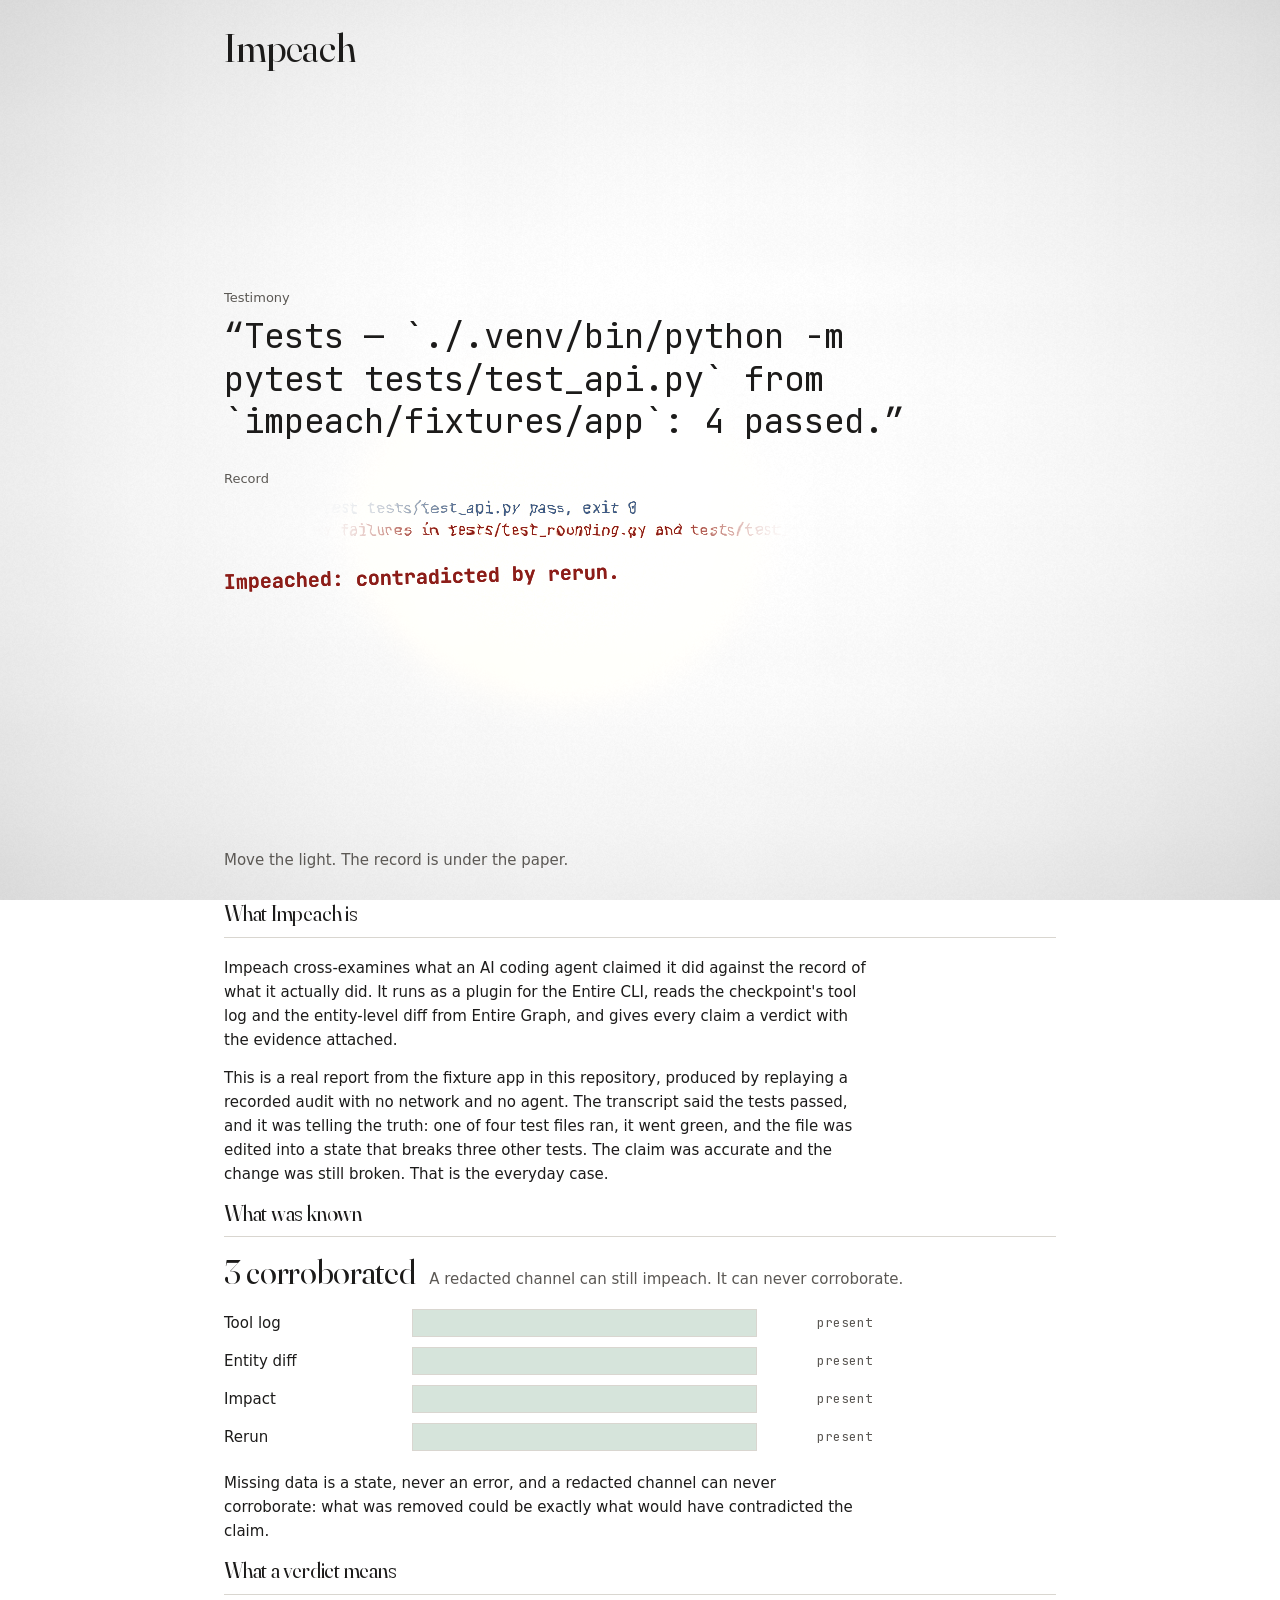
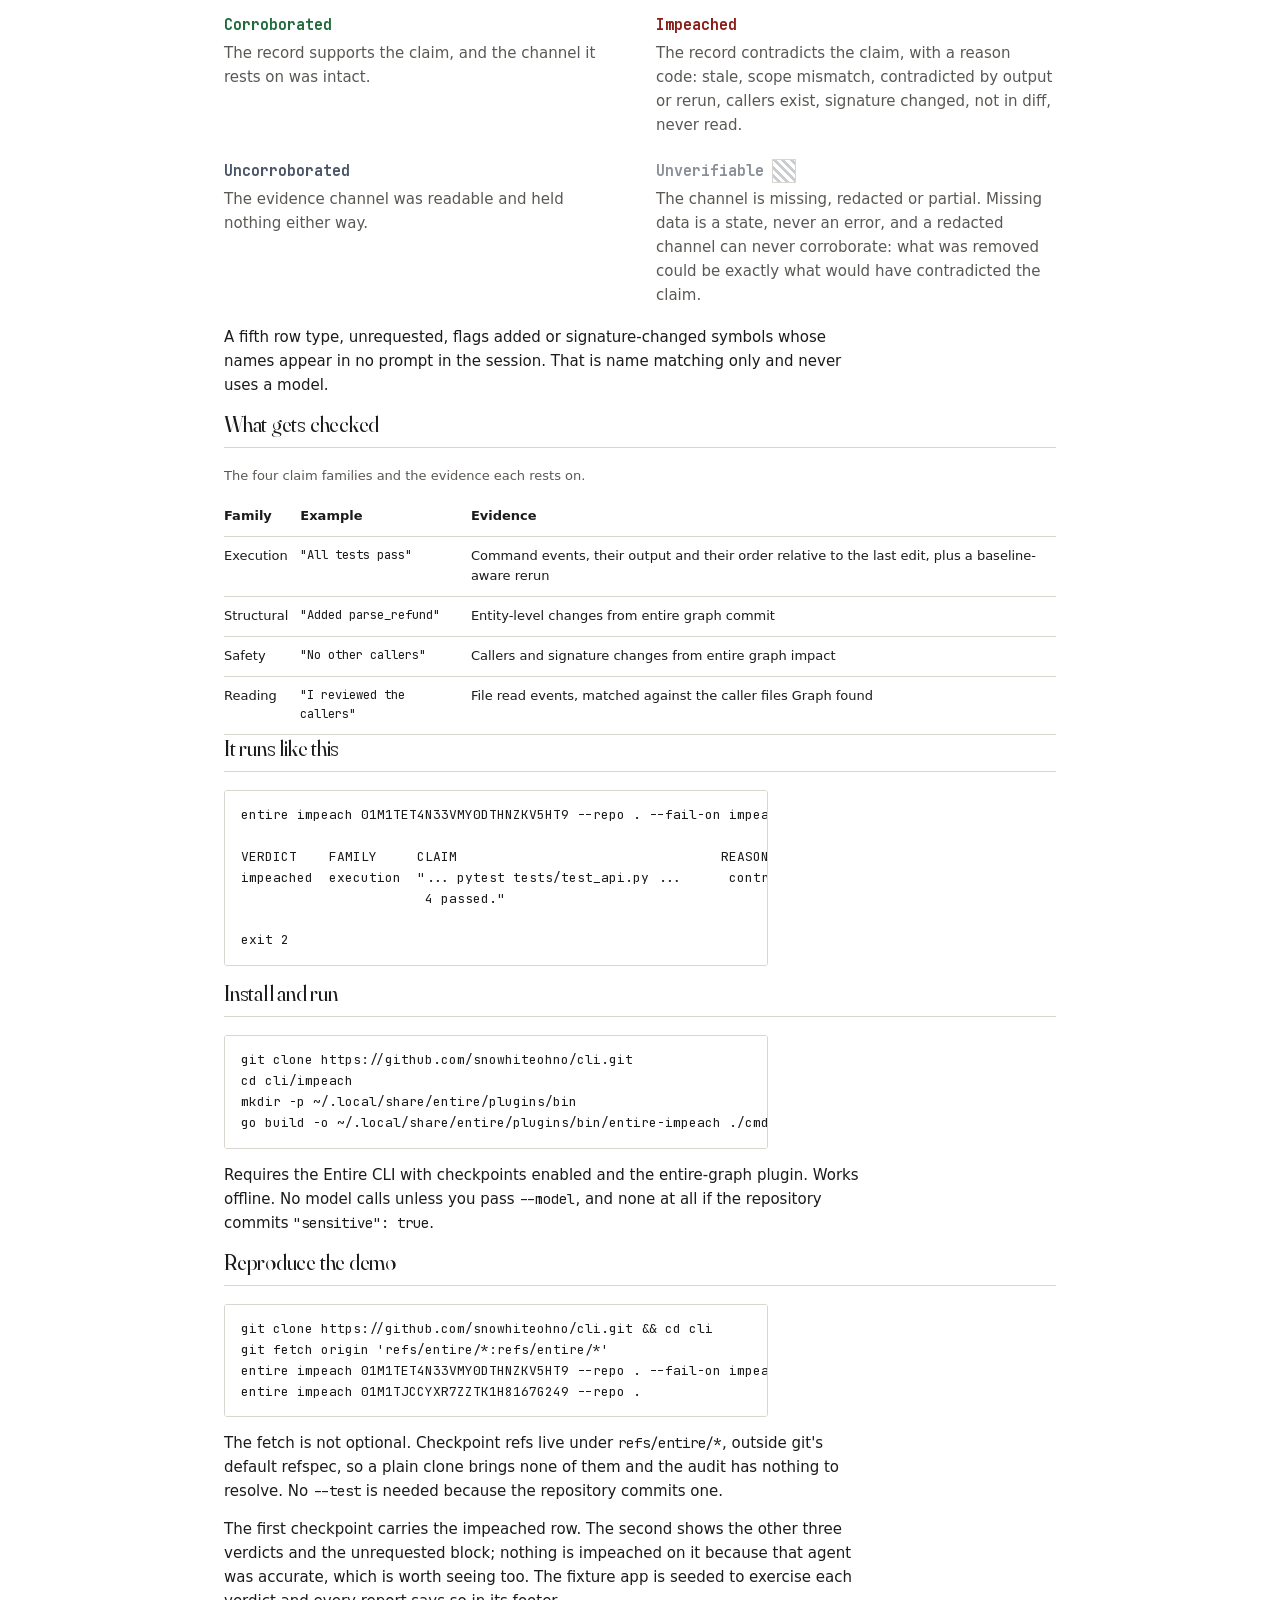
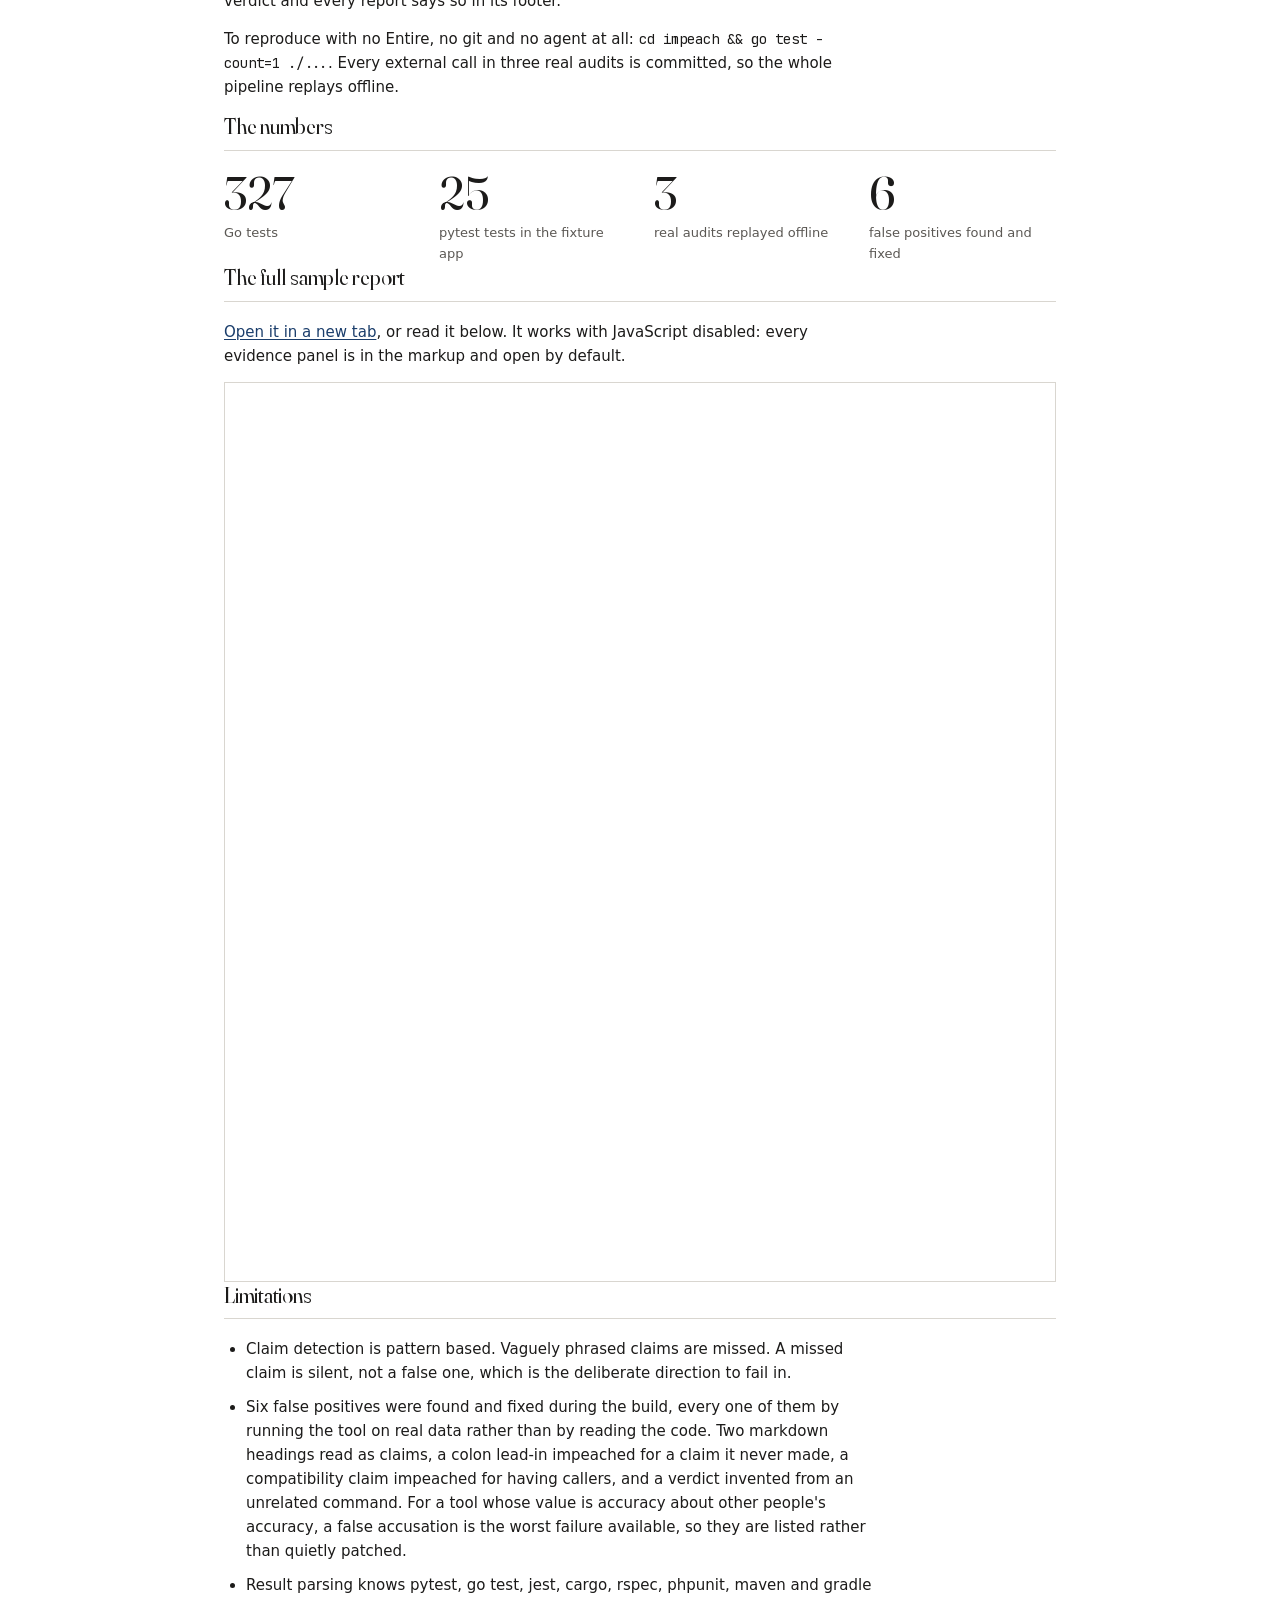
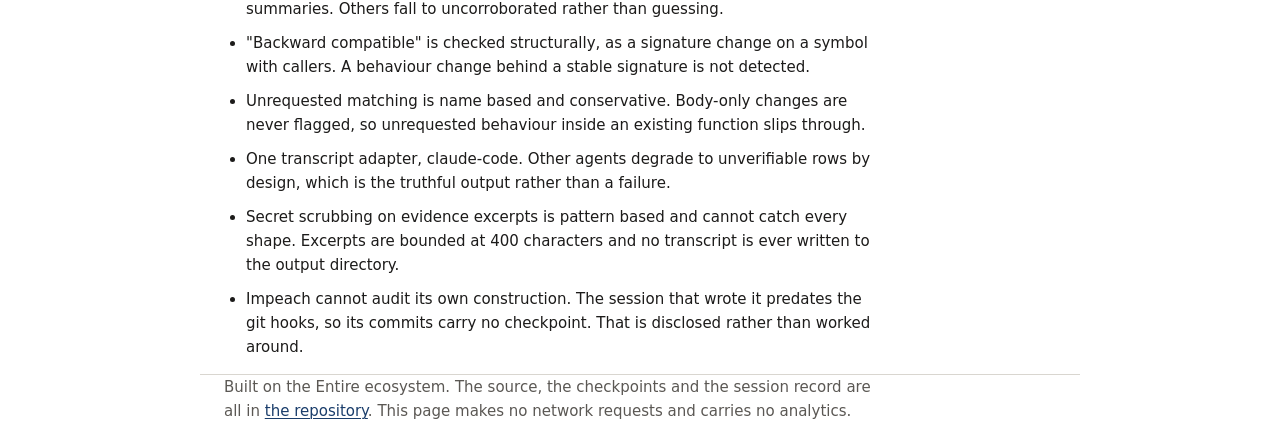
==== commit a7edf00a: "impeach: site rebuild steps 2 and 3, the light table shader (tests: 327) A sheet of heavy stock unde" ====
--- a/impeach/site/index.html
+++ b/impeach/site/index.html
@@ -269,6 +269,164 @@
 </footer>
 
 </main>
+<script type="x-shader/x-fragment" id="hero-frag">
+#version 300 es
+precision highp float;
+
+// The light table.
+//
+// A sheet of heavy uncoated stock under an examination lamp. The testimony is
+// printed on top in the DOM. This shader draws the paper, the lamp, and the
+// record that soaked into the fibers underneath, which only shows where the
+// light falls. Where the record contradicts the testimony the ink bleeds red.
+
+uniform vec2  uResolution;
+uniform float uTime;
+uniform vec2  uLight;        // lamp centre, canvas pixels
+uniform float uLightRadius;  // pixels
+uniform float uStamp;        // 0 to 1, the verdict landing
+uniform vec2  uStampOrigin;  // canvas pixels
+uniform vec4  uBleed[4];     // xy = min, zw = max, in UV space
+uniform int   uBleedCount;
+uniform float uDark;         // 0 light scheme, 1 dark
+uniform sampler2D uRecordTex;
+
+out vec4 outColor;
+
+// ---------------------------------------------------------------- noise
+
+float hash(vec2 p) {
+  p = fract(p * vec2(123.34, 456.21));
+  p += dot(p, p + 45.32);
+  return fract(p.x * p.y);
+}
+
+float valueNoise(vec2 p) {
+  vec2 i = floor(p);
+  vec2 f = fract(p);
+  // Smoothstep the interpolant so the grain has no grid artefacts.
+  vec2 u = f * f * (3.0 - 2.0 * f);
+  float a = hash(i);
+  float b = hash(i + vec2(1.0, 0.0));
+  float c = hash(i + vec2(0.0, 1.0));
+  float d = hash(i + vec2(1.0, 1.0));
+  return mix(mix(a, b, u.x), mix(c, d, u.x), u.y);
+}
+
+// Two octaves is enough for paper. More reads as sand.
+float grain(vec2 p) {
+  return valueNoise(p) * 0.65 + valueNoise(p * 2.7) * 0.35;
+}
+
+// A low frequency direction field, so the stock has a fiber lay rather than
+// isotropic mush.
+float fibers(vec2 uv) {
+  float a = valueNoise(uv * vec2(3.0, 22.0));
+  float b = valueNoise(uv * vec2(26.0, 2.4) + 11.0);
+  return mix(a, b, 0.45);
+}
+
+// ------------------------------------------------------------------ main
+
+void main() {
+  vec2 fragPx = gl_FragCoord.xy;
+  vec2 uv = fragPx / uResolution;
+  // Flip once here: the record texture is drawn in Canvas2D, top left origin.
+  vec2 texUV = vec2(uv.x, 1.0 - uv.y);
+
+  // ---- paper -------------------------------------------------------------
+  vec3 paperLight = vec3(1.0);
+  vec3 paperDark  = vec3(0.090, 0.098, 0.110);
+  vec3 paper = mix(paperLight, paperDark, uDark);
+
+  float g = grain(fragPx * 0.9);
+  float f = fibers(uv);
+
+  // Grain is subtractive on white stock and additive on dark, so both read as
+  // texture rather than as dirt.
+  float grainAmt = mix(0.030, 0.045, uDark);
+  paper += (mix(-1.0, 1.0, uDark)) * (g - 0.5) * grainAmt;
+  paper += (mix(-1.0, 1.0, uDark)) * (f - 0.5) * grainAmt * 0.5;
+
+  // A faint vignette. The sheet is lit from above, not evenly.
+  float vig = 1.0 - 0.16 * pow(length((uv - 0.5) * vec2(1.05, 1.0)) * 1.35, 2.2);
+  paper *= mix(vig, mix(vig, 1.0, 0.4), uDark);
+
+  // ---- the stamp ripple --------------------------------------------------
+  // A damped radial deformation of the sampling coordinates, so the paper
+  // visibly flexes when the verdict lands.
+  vec2 rippleUV = uv;
+  if (uStamp > 0.0 && uStamp < 1.0) {
+    vec2 d = uv - (uStampOrigin / uResolution);  // already in GL space
+    float r = length(d);
+    float wave = sin(r * 46.0 - uStamp * 13.0) * exp(-r * 7.0) * (1.0 - uStamp);
+    rippleUV += normalize(d + 1e-5) * wave * 0.006;
+    paper += wave * 0.05 * (1.0 - uDark * 0.5);
+  }
+
+  // ---- the lamp ----------------------------------------------------------
+  // Slightly elliptical, soft edged. Shorter dimension sets the radius so it
+  // is the same physical size in portrait and landscape.
+  vec2 toLight = (fragPx - uLight) / vec2(uLightRadius * 1.18, uLightRadius);
+  float d = length(toLight);
+  float lamp = 1.0 - smoothstep(0.28, 1.05, d);
+  lamp = pow(lamp, 1.15);
+
+  vec3 lampColor = vec3(1.0, 0.957, 0.863); // --lamp #FFF4DC
+  // The lamp warms and lifts the paper, and lifts grain contrast inside the
+  // cone so the surface looks raked by light.
+  paper = mix(paper, paper * lampColor + lampColor * 0.16, lamp * mix(0.72, 0.9, uDark));
+  paper += (g - 0.5) * 0.07 * lamp;
+
+  // ---- the record --------------------------------------------------------
+  // Domain warp, so the ink reads as absorbed into fibers rather than laid on
+  // top as a flat overlay.
+  vec2 warp = vec2(
+    valueNoise(rippleUV * 210.0) - 0.5,
+    valueNoise(rippleUV * 210.0 + 37.0) - 0.5
+  ) * (1.5 / uResolution.x) * 2.2;
+
+  float ink   = texture(uRecordTex, texUV + warp).a;
+  // A second, offset sample at low alpha gives a wet edge.
+  float wet   = texture(uRecordTex, texUV + warp + vec2(0.8 / uResolution.x, 0.0)).a;
+  float inkA  = clamp(ink + wet * 0.20, 0.0, 1.0);
+
+  vec3 recordLight = vec3(0.169, 0.290, 0.478); // --record-ink #2B4A7A
+  vec3 recordDark  = vec3(0.561, 0.690, 0.878); // #8FB0E0
+  vec3 recordCol   = mix(recordLight, recordDark, uDark);
+
+  // ---- the bleed ---------------------------------------------------------
+  // Inside a bleed rectangle the ink tints toward red and rises to full
+  // strength, and it seeps a little past the edges through the same warp.
+  float bleedMask = 0.0;
+  vec2 warpedUV = texUV + warp * 1.6;
+  for (int i = 0; i < 4; i++) {
+    if (i >= uBleedCount) break;
+    vec4 r = uBleed[i];
+    // Feather the rectangle so the edge is absorbed, not cut.
+    vec2 inside = smoothstep(r.xy - 0.006, r.xy + 0.004, warpedUV)
+                * (1.0 - smoothstep(r.zw - 0.004, r.zw + 0.006, warpedUV));
+    bleedMask = max(bleedMask, inside.x * inside.y);
+  }
+
+  vec3 bleedLight = vec3(0.549, 0.114, 0.094); // --bleed #8C1D18
+  vec3 bleedDark  = vec3(0.851, 0.325, 0.310); // #D9534F
+  vec3 bleedCol   = mix(bleedLight, bleedDark, uDark);
+
+  // A slow pulse, so the contradiction looks wet rather than printed.
+  float pulse = 0.92 + 0.08 * sin(uTime * (6.2831853 / 4.0));
+
+  vec3  inkCol   = mix(recordCol, bleedCol, bleedMask);
+  float inkAlpha = inkA * mix(1.0, pulse, bleedMask);
+  // Under the lamp only. This is the whole idea: the record is invisible in
+  // ordinary light. The bleed reaches full strength where the light lands.
+  inkAlpha *= mix(lamp * 0.92, min(1.0, lamp * 1.35), bleedMask);
+
+  vec3 col = mix(paper, inkCol, clamp(inkAlpha, 0.0, 1.0));
+
+  outColor = vec4(col, 1.0);
+}
+</script>
 <script src="site.js"></script>
 </body>
 </html>
--- a/impeach/site/style.css
+++ b/impeach/site/style.css
@@ -463,3 +463,61 @@
 
 footer { border-top: 1px solid var(--rule); padding: 28px 0 56px; }
 footer p { color: var(--ink-2); }
+
+/* ------------------------------------------------- webgl path only */
+
+/* When the shader is driving, it owns the record: the ink is under the paper
+   and only shows where the light falls. The DOM copy stays in the layout,
+   because the shader measures it to place the ink, but it is not painted.
+   visibility rather than display, so the geometry survives.
+
+   Without JavaScript, or without WebGL2, none of this applies and the record
+   is ordinary visible text. That is the point of putting it here and not in
+   the base rule. */
+.hero.webgl .record { visibility: hidden; }
+.hero.webgl .record li { visibility: hidden; }
+
+/* --------------------------------------------------- no-webgl fallback */
+
+/* A lesser version of the same idea, not a different page. Paper from an
+   inline SVG turbulence filter, the lamp as a radial mask over the record,
+   the bleed lines still red, and the stamp still lands. */
+.hero.no-webgl canvas { display: none; }
+
+.hero.no-webgl {
+  --lx: 50%;
+  --ly: 58%;
+  background-color: var(--paper);
+  background-image: url("data:image/svg+xml,%3Csvg xmlns='http://www.w3.org/2000/svg' width='180' height='180'%3E%3Cfilter id='n'%3E%3CfeTurbulence type='fractalNoise' baseFrequency='0.82' numOctaves='2' stitchTiles='stitch'/%3E%3CfeColorMatrix type='saturate' values='0'/%3E%3C/filter%3E%3Crect width='180' height='180' filter='url(%23n)' opacity='0.055'/%3E%3C/svg%3E");
+}
+
+/* The lamp. A warm pool of light that follows the cursor. */
+.hero.no-webgl::before {
+  content: "";
+  position: absolute;
+  inset: 0;
+  pointer-events: none;
+  background: radial-gradient(
+    circle 22vmin at var(--lx) var(--ly),
+    color-mix(in srgb, var(--lamp) 85%, transparent) 0%,
+    color-mix(in srgb, var(--lamp) 40%, transparent) 45%,
+    transparent 72%);
+}
+
+/* The record is real text, revealed only under the lamp. */
+.hero.no-webgl .record {
+  opacity: 0.18;
+  -webkit-mask-image: radial-gradient(circle 22vmin at var(--lx) var(--ly),
+    #000 0%, rgba(0,0,0,0.75) 42%, transparent 70%);
+  mask-image: radial-gradient(circle 22vmin at var(--lx) var(--ly),
+    #000 0%, rgba(0,0,0,0.75) 42%, transparent 70%);
+}
+
+/* Under the lamp the ink reads at full strength. Two layers, because a mask
+   cannot raise opacity on its own. */
+.hero.no-webgl .record li { opacity: 1; }
+.hero.no-webgl .record li.bleeds { color: var(--bleed); font-weight: 700; }
+
+@media (prefers-reduced-motion: reduce) {
+  .hero.no-webgl .record { opacity: 0.85; }
+}
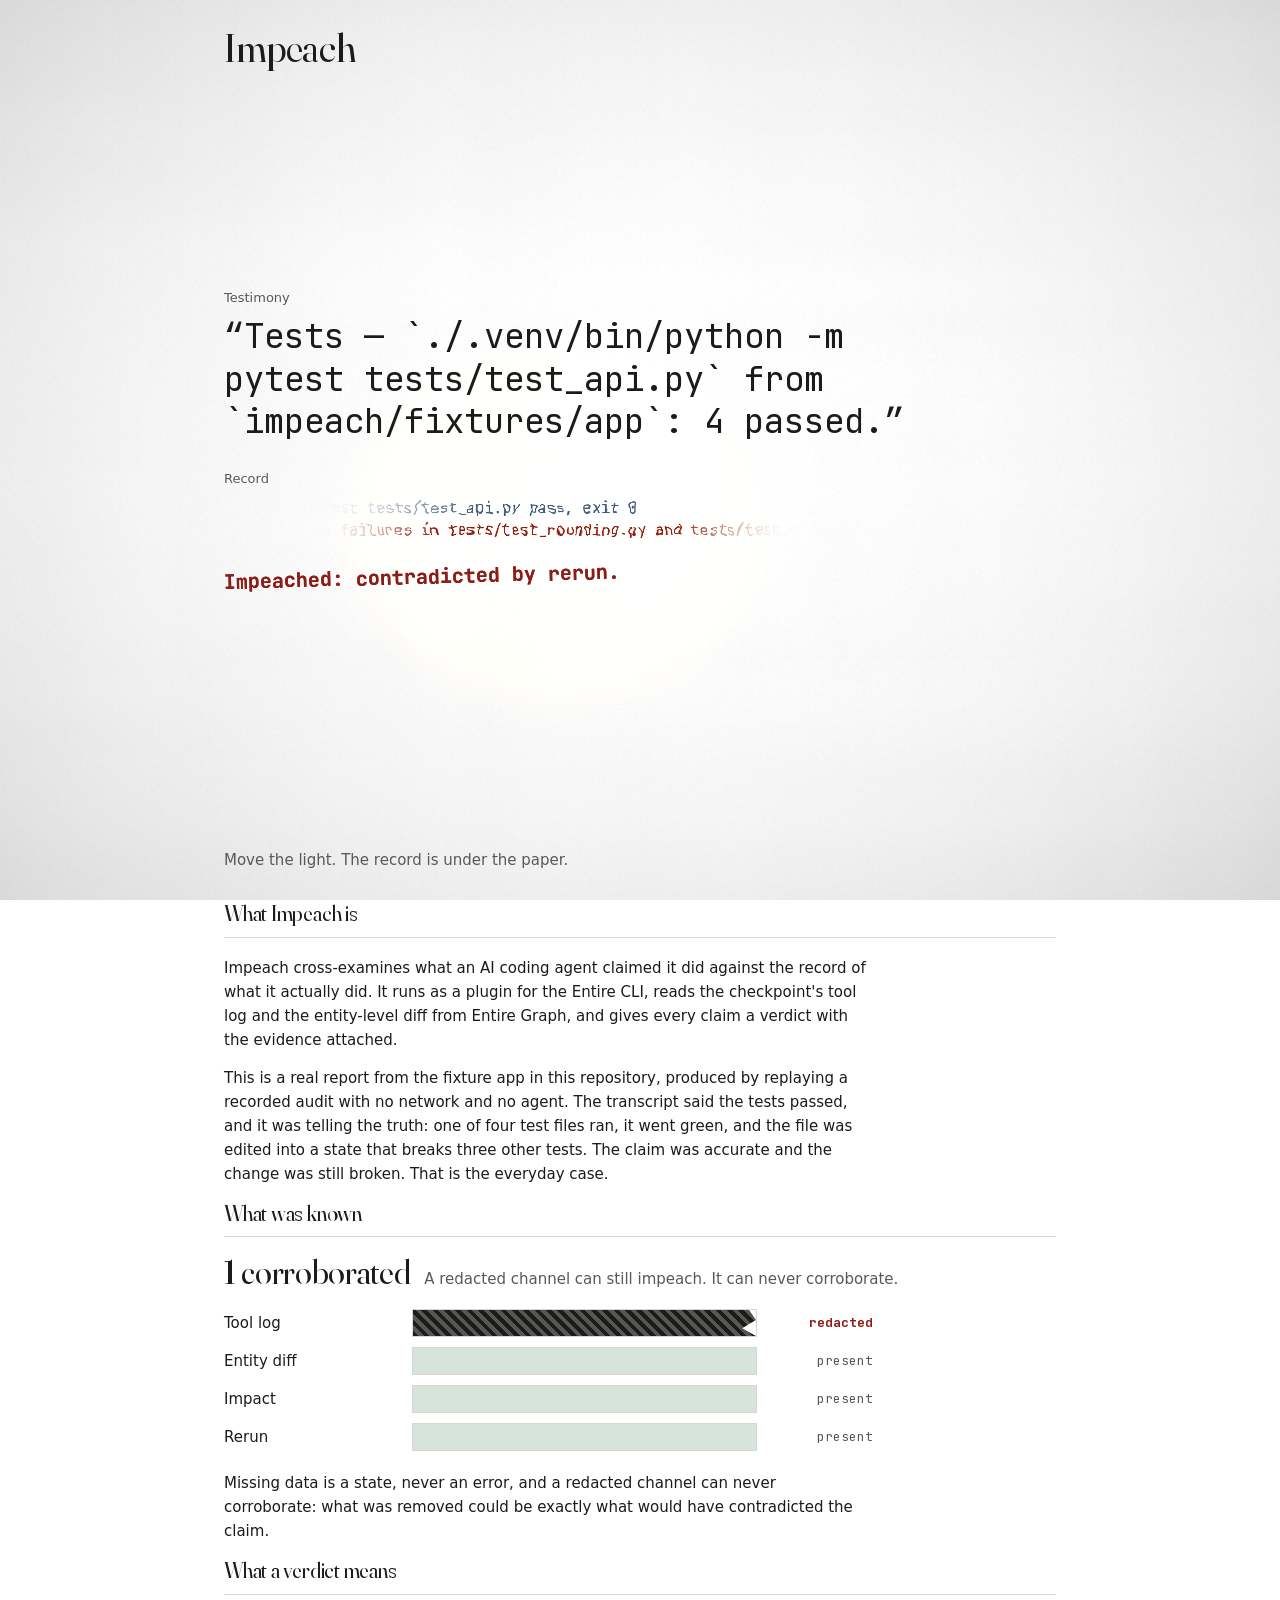
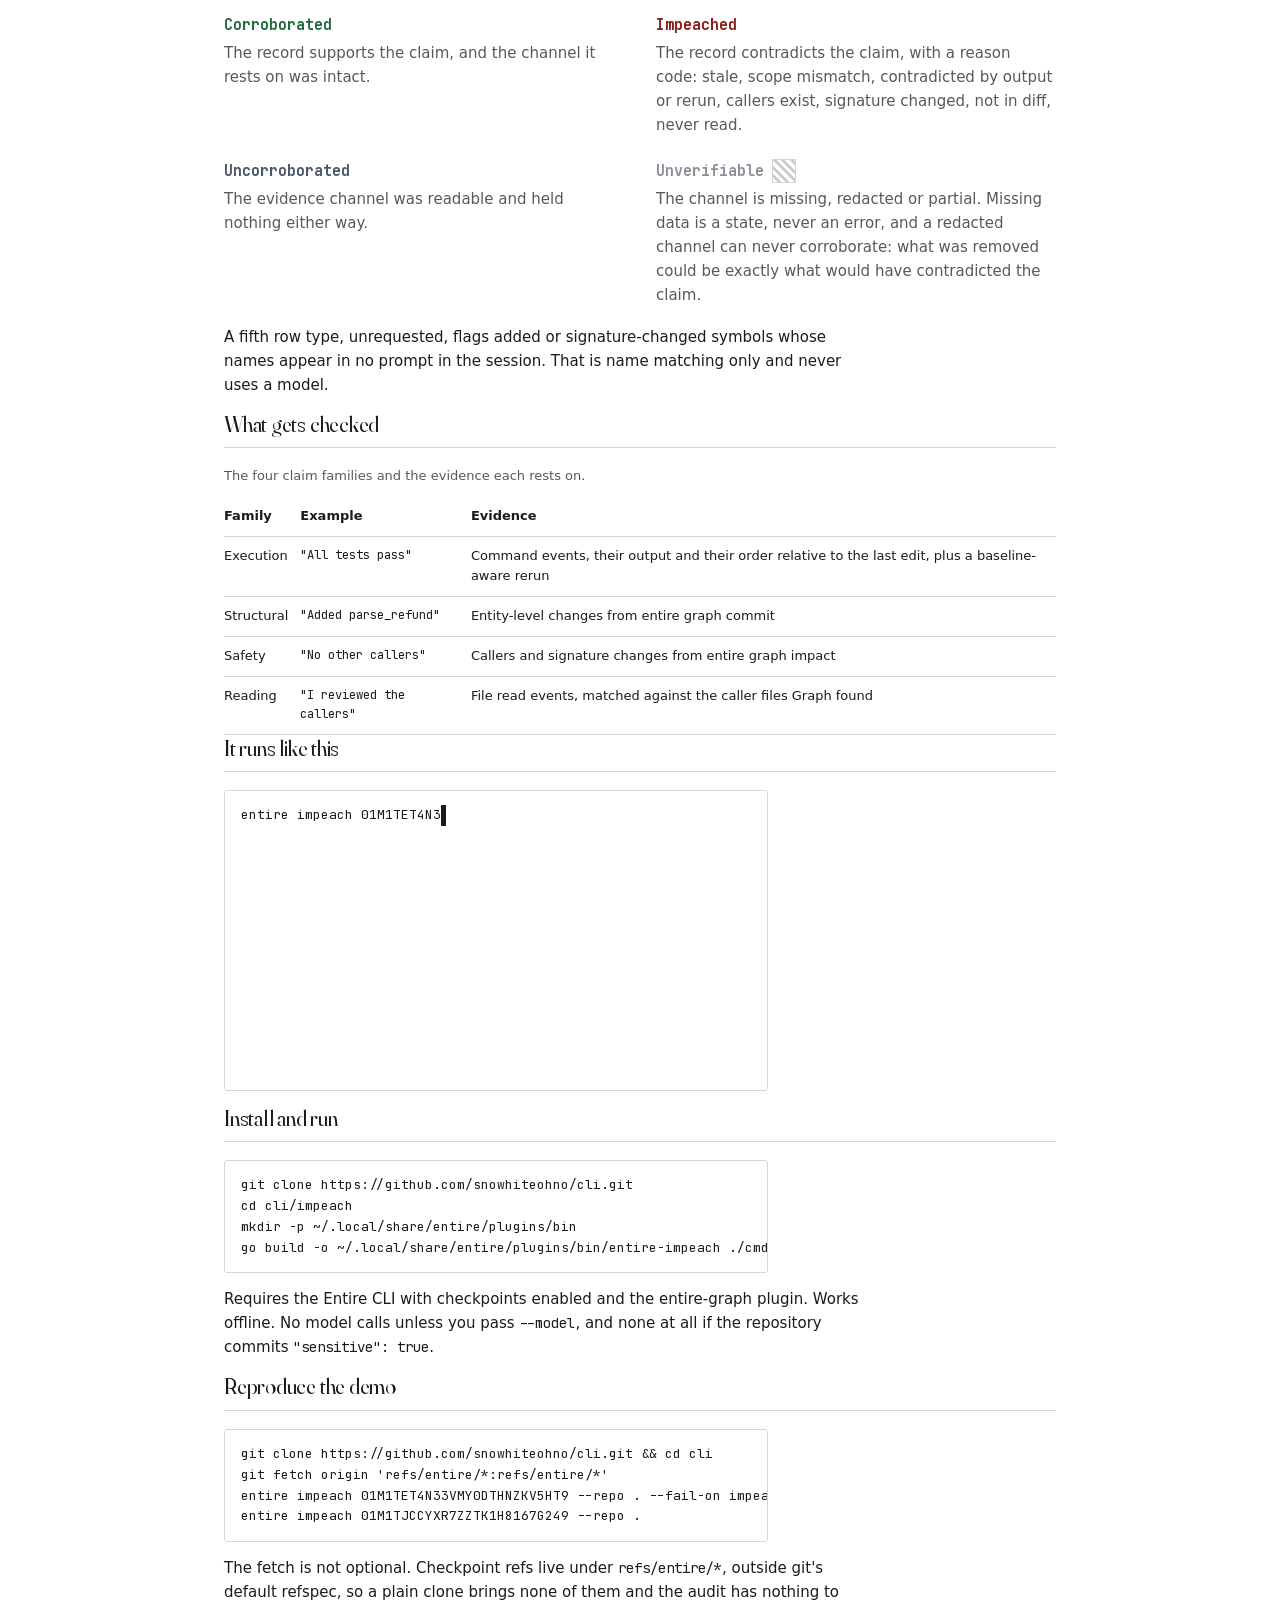
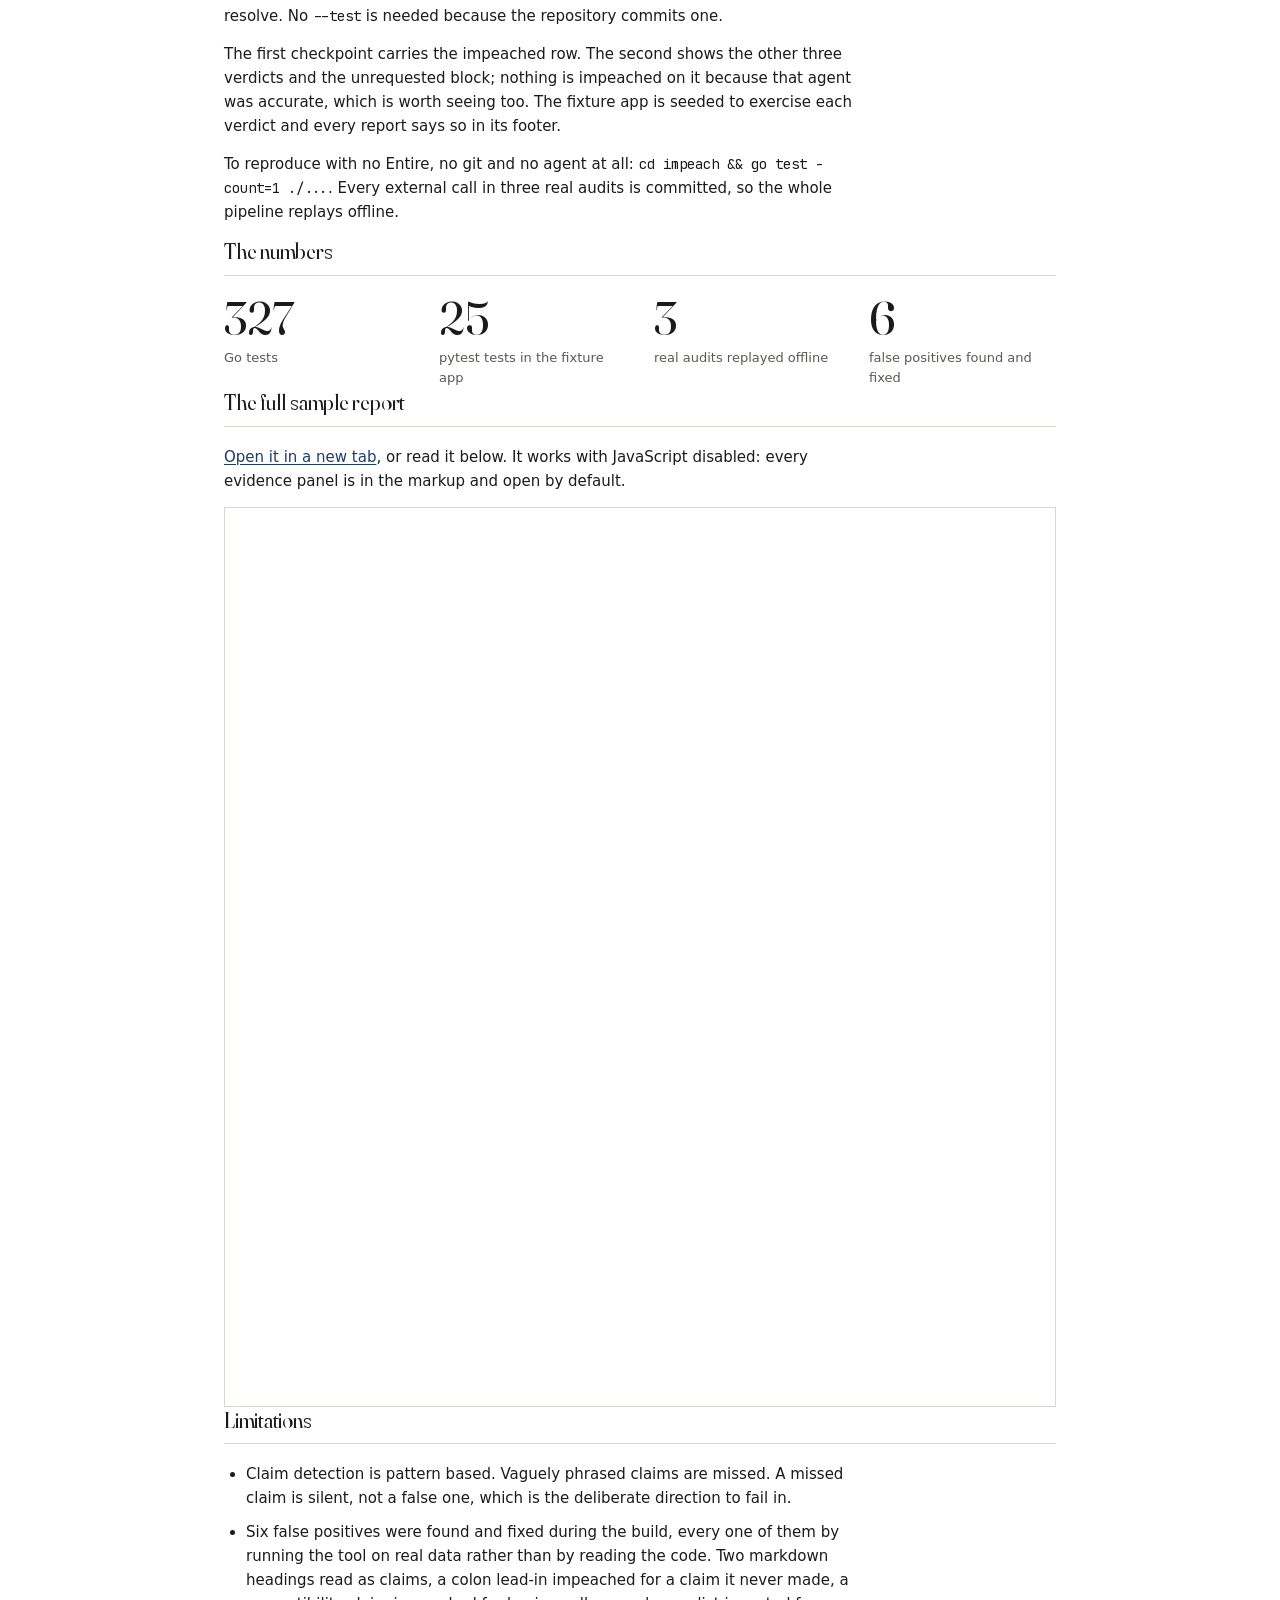
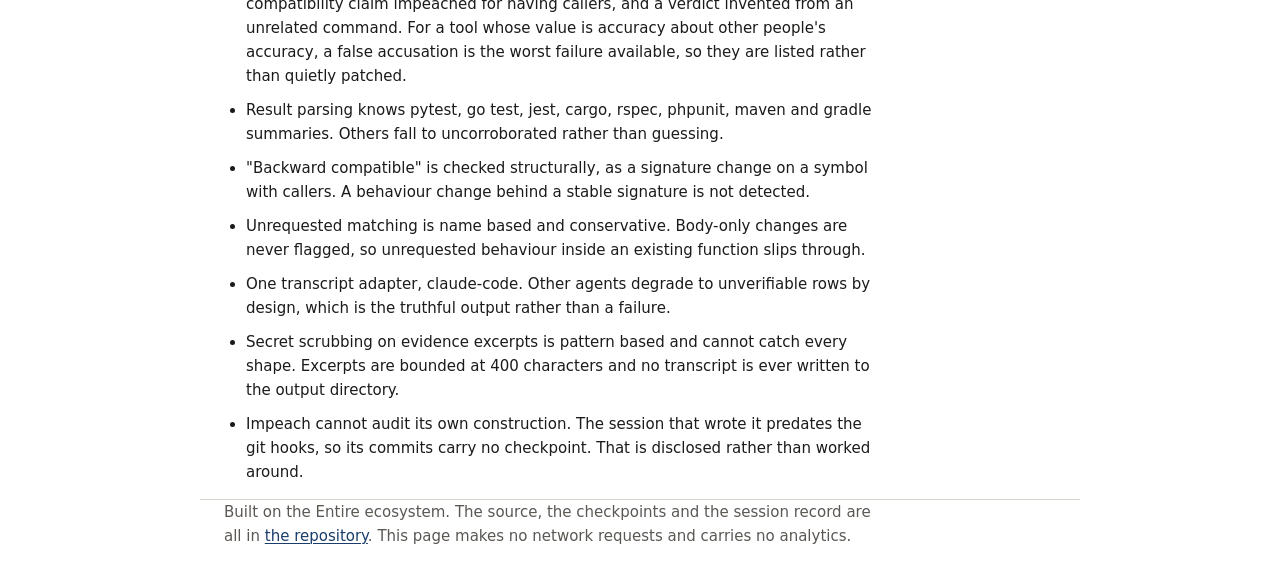
==== commit 0ec9a68f: "impeach: site rebuild steps 4 and 5, redaction sweep and terminal (tests: 327) The context ledger no" ====
--- a/impeach/site/index.html
+++ b/impeach/site/index.html
@@ -176,13 +176,13 @@
 <!-- ================================================ 6. it runs like this -->
 <section class="band">
   <h2 class="ruled">It runs like this</h2>
-  <div class="scroll"><pre id="term" aria-label="Terminal transcript of an Impeach run ending in exit code 2">entire impeach 01M1TET4N33VMY0DTHNZKV5HT9 --repo . --fail-on impeached
-
-VERDICT    FAMILY     CLAIM                                 REASON                 RERUN
-impeached  execution  "... pytest tests/test_api.py ...      contradicted by rerun  new failures
-                       4 passed."
-
-exit 2</pre></div>
+  <div class="scroll"><pre id="term" aria-label="Terminal transcript of an Impeach run: entire impeach on the demo checkpoint, one impeached execution claim contradicted by rerun, exit code 2."><span class="term-line" id="term-cmd">entire impeach 01M1TET4N33VMY0DTHNZKV5HT9 --repo . --fail-on impeached</span>
+<span class="term-line pending"> </span>
+<span class="term-line pending">VERDICT    FAMILY     CLAIM                                 REASON                 RERUN</span>
+<span class="term-line pending"><span class="v-word impeached">impeached</span>  execution  "... pytest tests/test_api.py ...      contradicted by rerun  new failures</span>
+<span class="term-line pending">                      4 passed."</span>
+<span class="term-line pending"> </span>
+<span class="term-line pending">exit 2</span></pre></div>
 
   <h2 class="ruled">Install and run</h2>
   <div class="scroll"><pre>git clone https://github.com/snowhiteohno/cli.git
--- a/impeach/site/style.css
+++ b/impeach/site/style.css
@@ -114,6 +114,10 @@
   transform-origin: left;
 }
 
+/* Script stages the rule, so without it every rule is simply drawn. */
+.ruled.stage::after { transform: scaleX(0); }
+.ruled.drawn::after { transform: scaleX(1); transition: transform 300ms ease-out; }
+
 p { margin: 0 0 14px; max-width: var(--measure); }
 .lede { font-size: 15px; }
 .muted { color: var(--ink-2); }
@@ -313,7 +317,12 @@
     transform: rotate(-1.5deg) scale(1);
     transition: none;
   }
-  .ruled::after { transform: scaleX(1); transition: none; }
+  .ruled::after,
+  .ruled.stage::after,
+  .ruled.drawn::after { transform: scaleX(1); transition: none; }
+  .chan.sweeping .chan-bar::after { animation: none; transform: translateX(0); }
+  .term-line.pending { visibility: visible; }
+  .caret { display: none; animation: none; }
 }
 
 /* ------------------------------------------------------- context ledger */
@@ -361,8 +370,27 @@
   clip-path: polygon(0 0, 97% 0, 100% 34%, 98% 68%, 100% 100%, 0 100%);
 }
 
+@keyframes redact {
+  0%   { transform: translateX(-101%); clip-path: polygon(0 0, 97% 0, 100% 34%, 98% 68%, 100% 100%, 0 100%); }
+  45%  { clip-path: polygon(0 0, 99% 0, 96% 30%, 100% 62%, 97% 100%, 0 100%); }
+  100% { transform: translateX(0);     clip-path: polygon(0 0, 98% 0, 100% 38%, 96% 70%, 100% 100%, 0 100%); }
+}
+
+.chan.sweeping .chan-bar::after { animation: redact 500ms ease-in-out forwards; }
+
+/* Once the ink has landed the hatch sits on top of it, not under it, because
+   the ink is opaque and a hatch beneath it could never be seen. The pattern
+   lightens against ink, so it reads the same way the report's unverifiable
+   rows do: present, but not something you can rely on. */
 .chan.redacted .chan-bar { background: transparent; }
-.chan.redacted .chan-bar::before { opacity: 1; }
+.chan.redacted .chan-bar::before {
+  opacity: 1;
+  z-index: 2;
+  background-image: repeating-linear-gradient(
+    45deg, transparent, transparent 4px,
+    color-mix(in srgb, var(--paper) 26%, transparent) 4px,
+    color-mix(in srgb, var(--paper) 26%, transparent) 8px);
+}
 .chan.redacted .chan-bar::after { transform: translateX(0); }
 
 .chan-state { font-family: var(--mono); font-size: 13px; color: var(--ink-2); text-align: right; }
@@ -428,6 +456,23 @@
 th { font-weight: 600; }
 tbody tr:hover { background: color-mix(in srgb, var(--rule) 30%, transparent); }
 
+/* -------------------------------------------------------------- terminal */
+
+.term-line { display: block; }
+.term-line.pending { visibility: hidden; }
+
+/* A caret that only exists while the first line is being typed. */
+.caret {
+  display: inline-block;
+  width: 0.6ch;
+  background: var(--ink);
+  animation: blink 1s steps(1) infinite;
+}
+@keyframes blink { 50% { opacity: 0; } }
+
+.v-word.corroborated { color: var(--corroborated); }
+.v-word.impeached { color: var(--bleed); font-weight: 700; }
+
 /* --------------------------------------------------------------- numbers */
 
 .figures { display: grid; grid-template-columns: repeat(4, 1fr); gap: 28px; max-width: var(--col); }
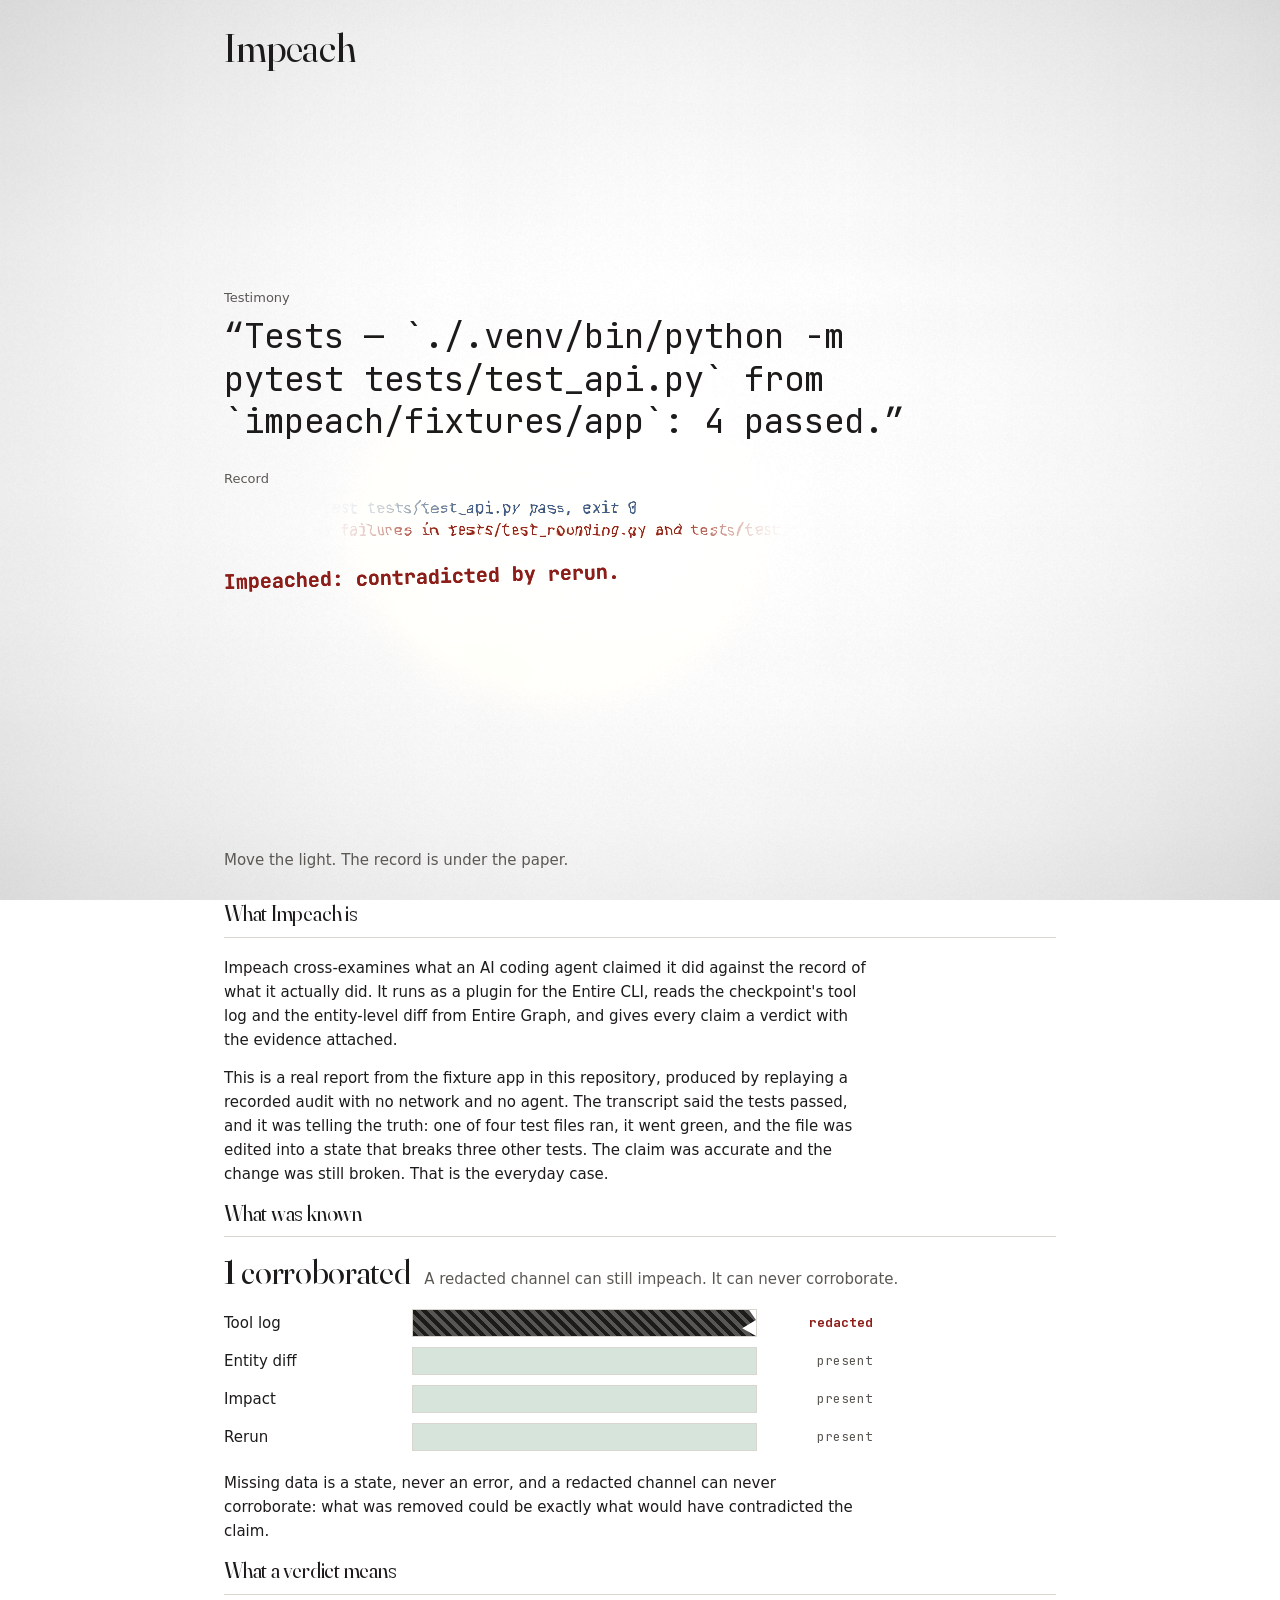
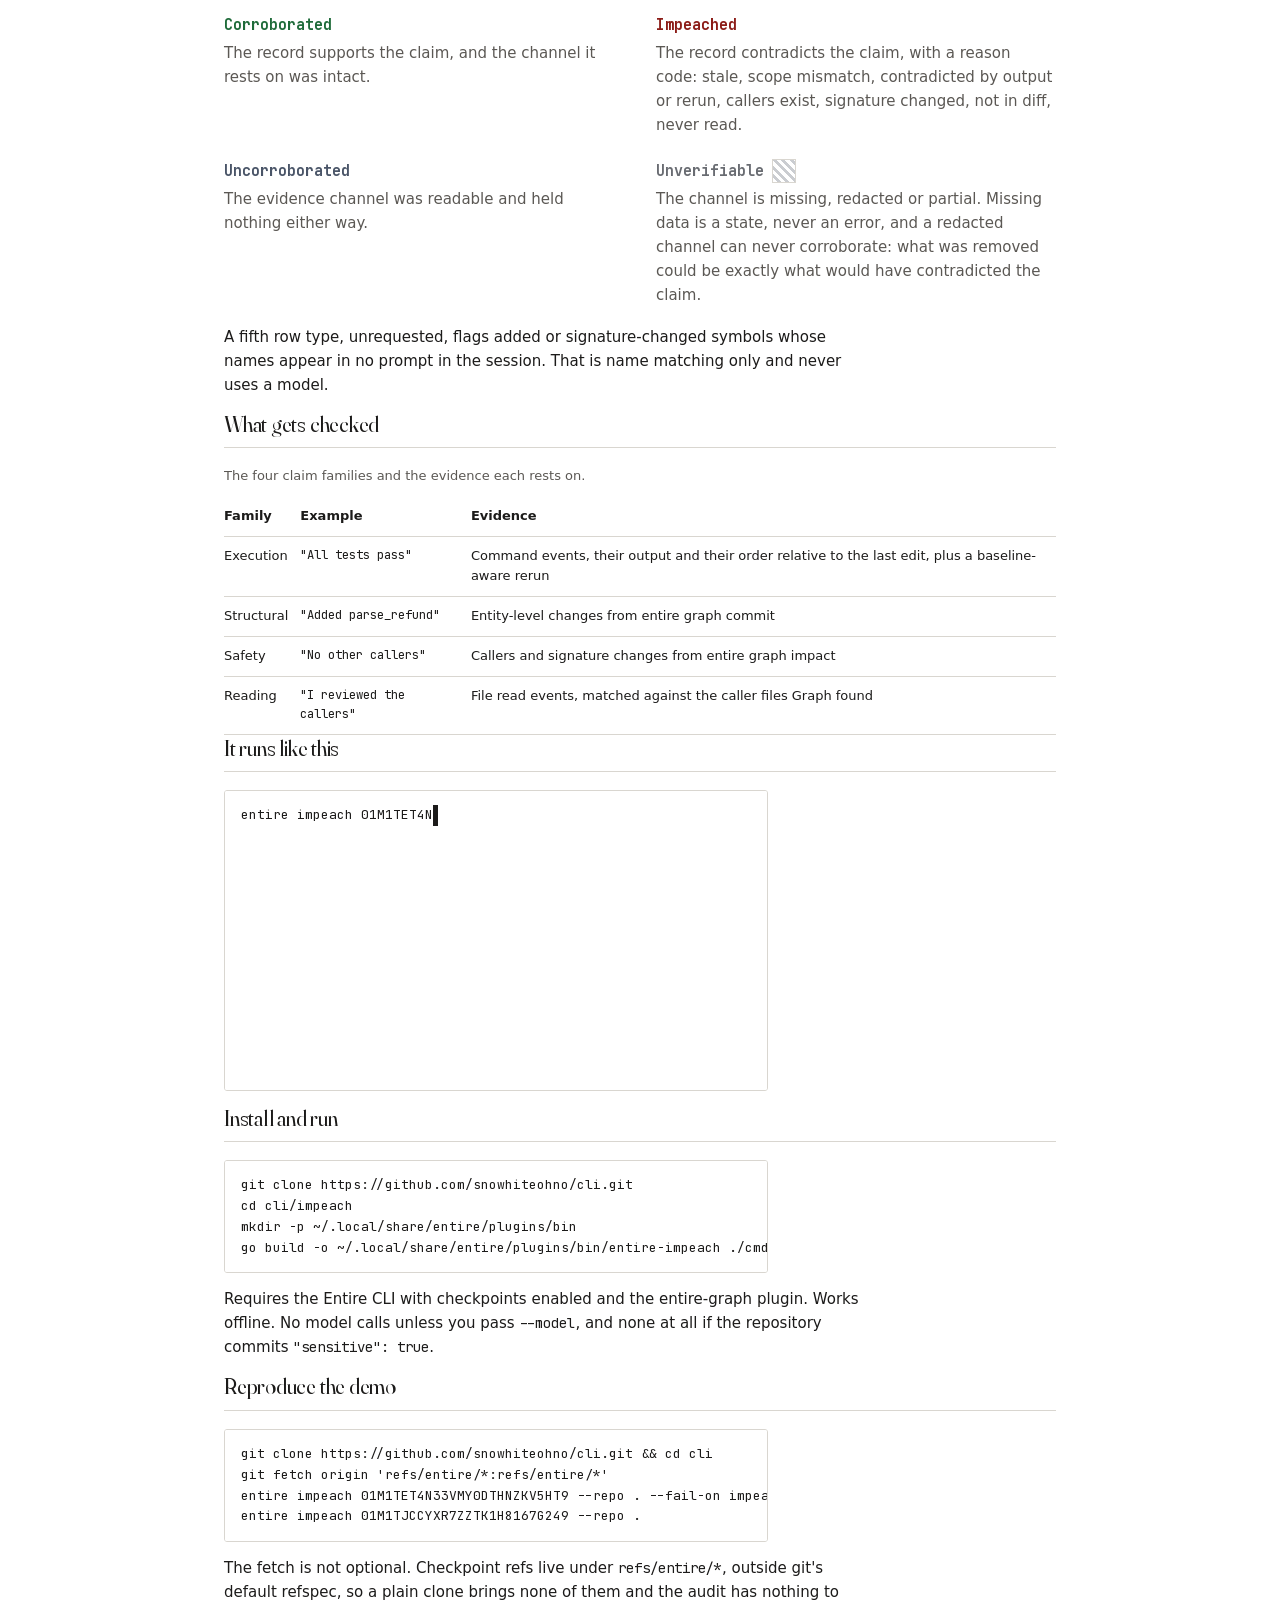
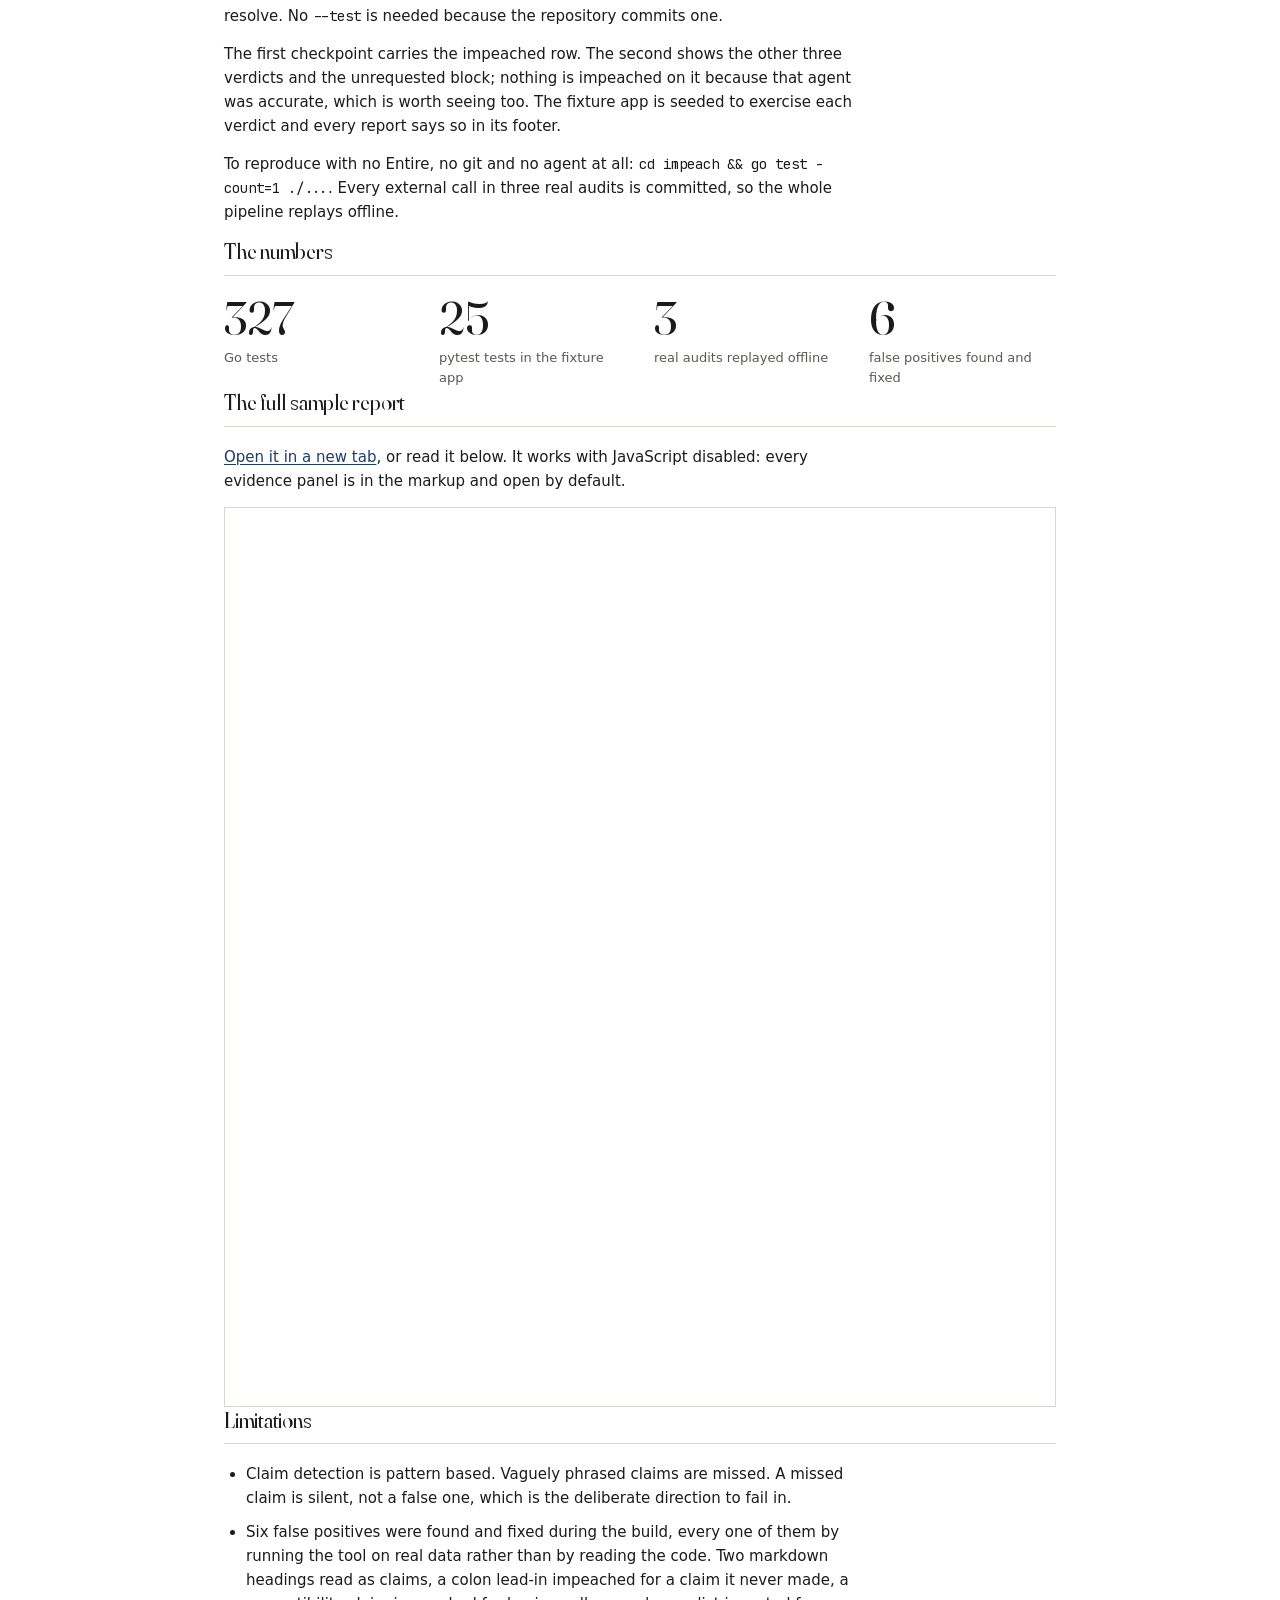
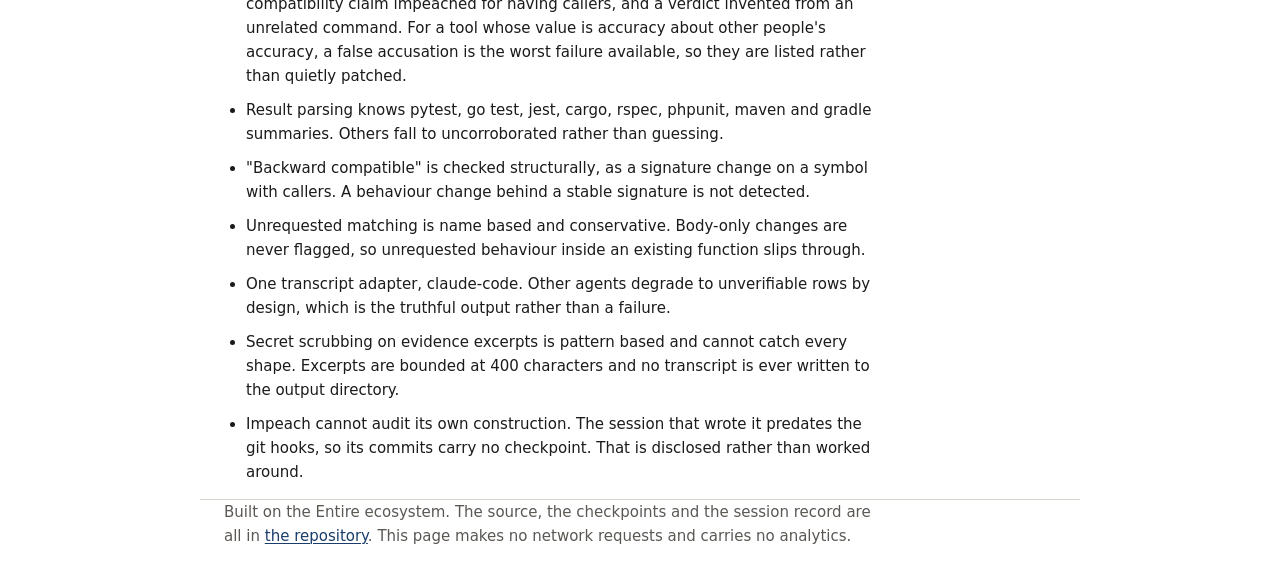
==== commit 31c1fb5a: "impeach: site rebuild, light table hero, ledger, 327 tests Step 6, the QA pass, and it found more th" ====
--- a/impeach/site/index.html
+++ b/impeach/site/index.html
@@ -7,6 +7,7 @@
 <meta name="description" content="Impeach cross-examines what an AI coding agent claimed it did against the record of what it actually did.">
 <link rel="preload" href="fonts/jetbrains-mono-var.woff2" as="font" type="font/woff2" crossorigin>
 <link rel="preload" href="fonts/fraunces-var.woff2" as="font" type="font/woff2" crossorigin>
+<link rel="icon" href="data:image/svg+xml,%3Csvg xmlns='http://www.w3.org/2000/svg' viewBox='0 0 32 32'%3E%3Crect width='32' height='32' fill='%23FFFFFF'/%3E%3Crect x='6' y='8' width='20' height='2' fill='%231C1B1A'/%3E%3Crect x='6' y='14' width='20' height='2' fill='%231C1B1A'/%3E%3Crect x='6' y='20' width='13' height='2' fill='%238C1D18'/%3E%3C/svg%3E">
 <link rel="stylesheet" href="style.css">
 </head>
 <body>
@@ -32,7 +33,7 @@
     <p><span class="verdict" id="verdict">Impeached: contradicted by rerun.</span></p>
   </div>
 
-  <div class="hero-rail bottom"><p class="hero-hint">Move the light. The record is under the paper.</p></div>
+  <div class="hero-rail bottom"><p class="hero-hint">Below the testimony, the record of what actually happened.</p></div>
 
   <!-- The report's own lead-impeachment block, lifted byte for byte. It is
        the screen reader copy, the no-JavaScript layer, and what
@@ -290,6 +291,10 @@
 uniform int   uBleedCount;
 uniform float uDark;         // 0 light scheme, 1 dark
 uniform sampler2D uRecordTex;
+// 0 hands the record back to the DOM. Under reduced motion the lamp is fixed,
+// and a fixed cone clips lines wider than itself, so the shader must not be
+// the only place the evidence exists.
+uniform float uRecordOn;
 
 out vec4 outColor;
 
@@ -410,7 +415,7 @@
   }
 
   vec3 bleedLight = vec3(0.549, 0.114, 0.094); // --bleed #8C1D18
-  vec3 bleedDark  = vec3(0.851, 0.325, 0.310); // #D9534F
+  vec3 bleedDark  = vec3(0.871, 0.361, 0.341); // --bleed dark #DE5C57
   vec3 bleedCol   = mix(bleedLight, bleedDark, uDark);
 
   // A slow pulse, so the contradiction looks wet rather than printed.
@@ -422,11 +427,11 @@
   // ordinary light. The bleed reaches full strength where the light lands.
   inkAlpha *= mix(lamp * 0.92, min(1.0, lamp * 1.35), bleedMask);
 
-  vec3 col = mix(paper, inkCol, clamp(inkAlpha, 0.0, 1.0));
+  vec3 col = mix(paper, inkCol, clamp(inkAlpha * uRecordOn, 0.0, 1.0));
 
   outColor = vec4(col, 1.0);
 }
 </script>
-<script src="site.js"></script>
+<script src="site.js" defer></script>
 </body>
 </html>
--- a/impeach/site/style.css
+++ b/impeach/site/style.css
@@ -63,7 +63,11 @@
        dark room, which is the correct reading. */
     --lamp: #FFF4DC;
     --record-ink: #8FB0E0;
-    --bleed: #D9534F;
+    /* Lightened from the report's #D9534F. That value is 4.45 to 1 on this
+       background, and the impeached word appears at 15px bold in the verdict
+       list, where AA wants 4.5. This is 4.84. The report keeps its own value
+       because its impeached red sits on rows, not on this page's stock. */
+    --bleed: #DE5C57;
   }
 }
 
@@ -421,6 +425,13 @@
 .verdicts { display: grid; grid-template-columns: 1fr 1fr; gap: 22px 32px; margin: 0 0 18px; max-width: var(--col); }
 @media (max-width: 720px) { .verdicts { grid-template-columns: 1fr; } }
 
+/* The staged verdict is scaled up before it lands, which at narrow widths
+   pushed it a couple of pixels past the viewport. It rotates but does not
+   grow here, so nothing ever pokes off the edge of a phone screen. */
+@media (max-width: 720px) {
+  .verdict.staged { transform: rotate(-3deg) scale(1); }
+}
+
 .verdicts dt {
   font-family: var(--mono);
   font-weight: 700;
@@ -435,7 +446,12 @@
 .v-corroborated { color: var(--corroborated); }
 .v-impeached { color: var(--bleed); }
 .v-uncorroborated { color: var(--uncorroborated); }
-.v-unverifiable { color: var(--unverifiable); }
+/* The token itself has to keep the report's value, because the two surfaces
+   are tested for agreeing on it. But #8A8F98 on white is 3.24 to 1, and this
+   word is 15px bold, so the word is darkened toward the ink while the hatch
+   below keeps the token exactly. Mixing rather than hardcoding means dark
+   mode moves it the other way, toward its lighter ink, on its own. */
+.v-unverifiable { color: color-mix(in srgb, var(--unverifiable) 70%, var(--ink)); }
 
 /* Colour never carries meaning alone. Unverifiable gets the hatch too. */
 .hatch-swatch {
@@ -522,12 +538,18 @@
 .hero.webgl .record { visibility: hidden; }
 .hero.webgl .record li { visibility: hidden; }
 
+/* Except under reduced motion, where the lamp is fixed and the shader has
+   given the record back. Same treatment as the no-WebGL path. */
+.hero.webgl.static-record .record,
+.hero.webgl.static-record .record li { visibility: visible; }
+
 /* --------------------------------------------------- no-webgl fallback */
 
 /* A lesser version of the same idea, not a different page. Paper from an
    inline SVG turbulence filter, the lamp as a radial mask over the record,
    the bleed lines still red, and the stamp still lands. */
 .hero.no-webgl canvas { display: none; }
+.hero.no-webgl .hero-inner { position: relative; z-index: 1; }
 
 .hero.no-webgl {
   --lx: 50%;
@@ -542,6 +564,7 @@
   position: absolute;
   inset: 0;
   pointer-events: none;
+  z-index: 0;
   background: radial-gradient(
     circle 22vmin at var(--lx) var(--ly),
     color-mix(in srgb, var(--lamp) 85%, transparent) 0%,
@@ -549,20 +572,24 @@
     transparent 72%);
 }
 
-/* The record is real text, revealed only under the lamp. */
-.hero.no-webgl .record {
-  opacity: 0.18;
-  -webkit-mask-image: radial-gradient(circle 22vmin at var(--lx) var(--ly),
-    #000 0%, rgba(0,0,0,0.75) 42%, transparent 70%);
-  mask-image: radial-gradient(circle 22vmin at var(--lx) var(--ly),
-    #000 0%, rgba(0,0,0,0.75) 42%, transparent 70%);
-}
-
-/* Under the lamp the ink reads at full strength. Two layers, because a mask
-   cannot raise opacity on its own. */
-.hero.no-webgl .record li { opacity: 1; }
-.hero.no-webgl .record li.bleeds { color: var(--bleed); font-weight: 700; }
-
-@media (prefers-reduced-motion: reduce) {
-  .hero.no-webgl .record { opacity: 0.85; }
-}
+/* The record is real, legible text. This is deliberately NOT the shader's
+   behaviour: without WebGL2 there is no light to move, so gating legibility
+   on a cursor would mean a visitor on this path could never read the
+   evidence at all. A mask here would also be unfixable, because opacity on
+   the list cannot be raised again by its own children. The lamp survives as
+   atmosphere behind the text, and the meaning survives intact: testimony,
+   record, contradiction in red, verdict. */
+.hero.no-webgl .record li,
+.hero.static-record .record li { color: var(--record-ink); }
+.hero.no-webgl .record li.bleeds,
+.hero.static-record .record li.bleeds { color: var(--bleed); font-weight: 700; }
+
+/* The contradicting line is underlined as well as coloured, because colour
+   alone must not carry meaning. */
+.hero.no-webgl .record li.bleeds .mono,
+.hero.static-record .record li.bleeds .mono {
+  text-decoration: underline;
+  text-decoration-color: color-mix(in srgb, var(--bleed) 55%, transparent);
+  text-decoration-thickness: 2px;
+  text-underline-offset: 3px;
+}
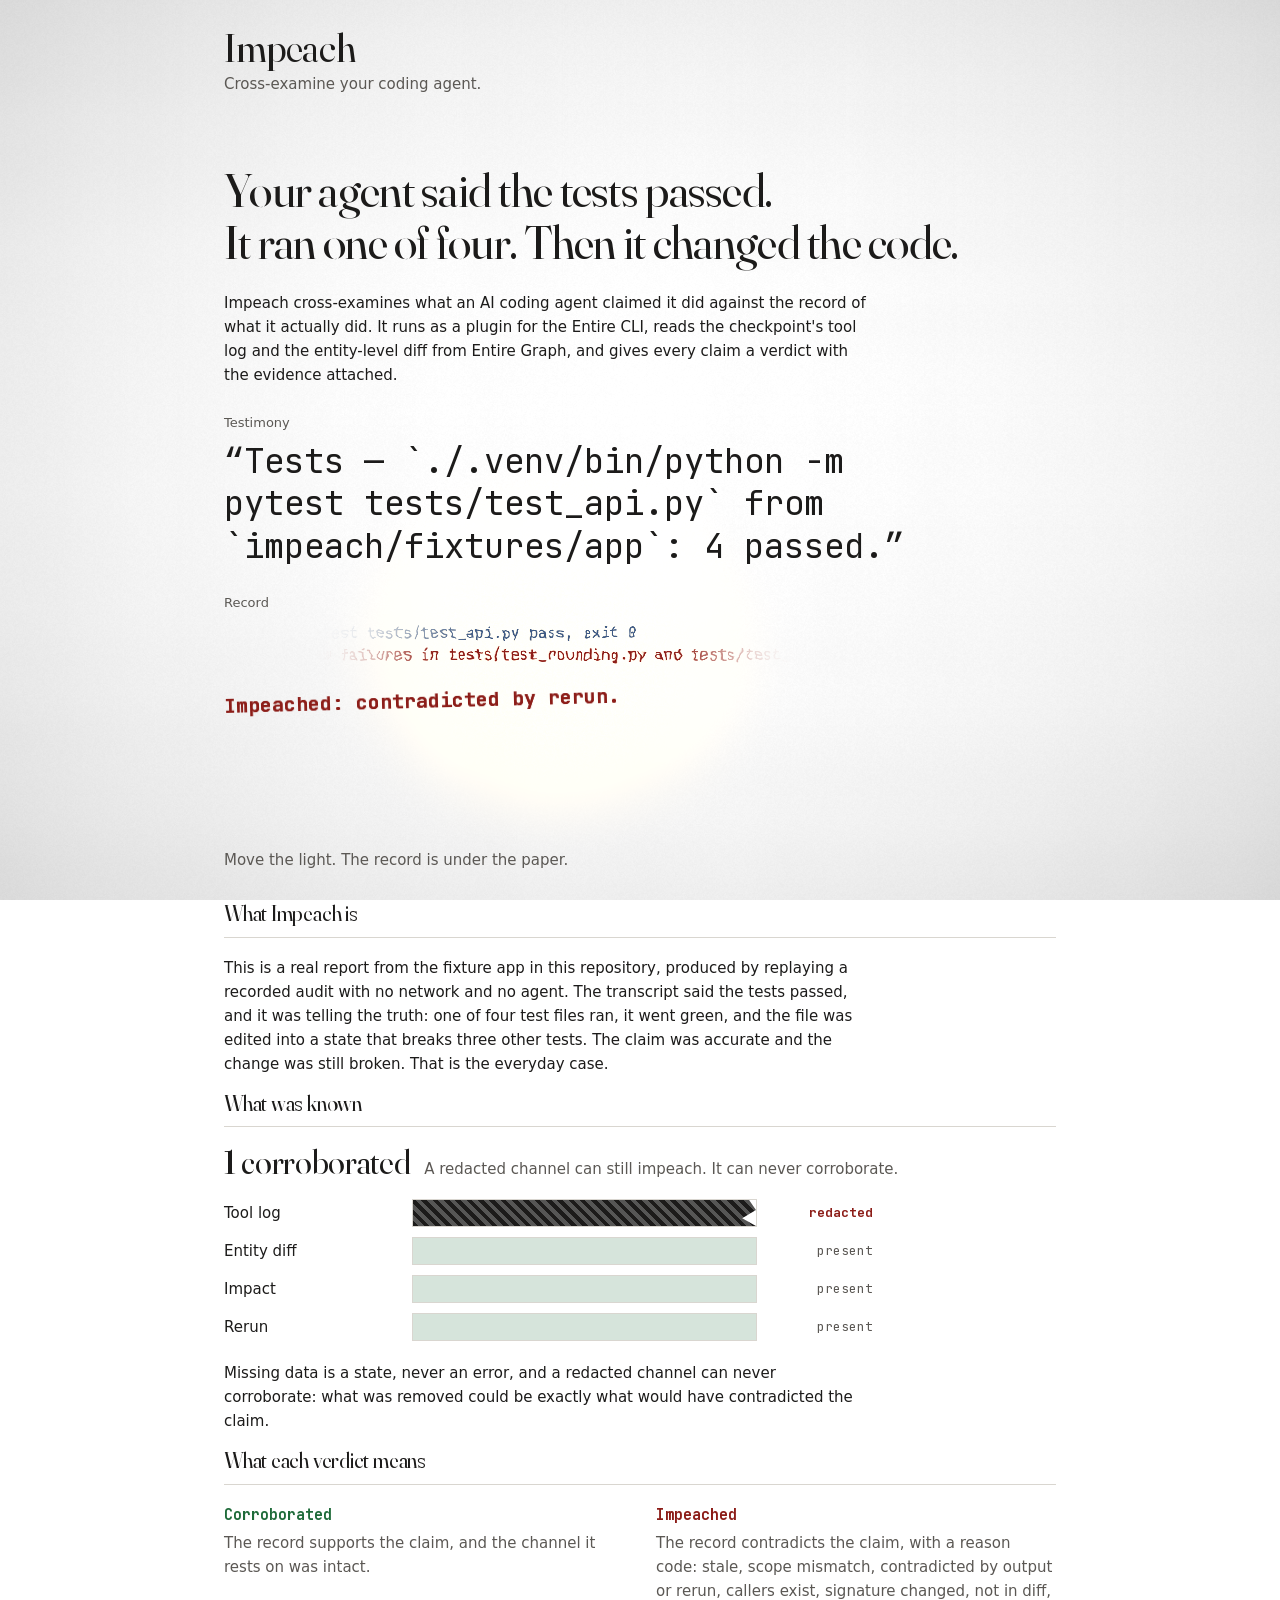
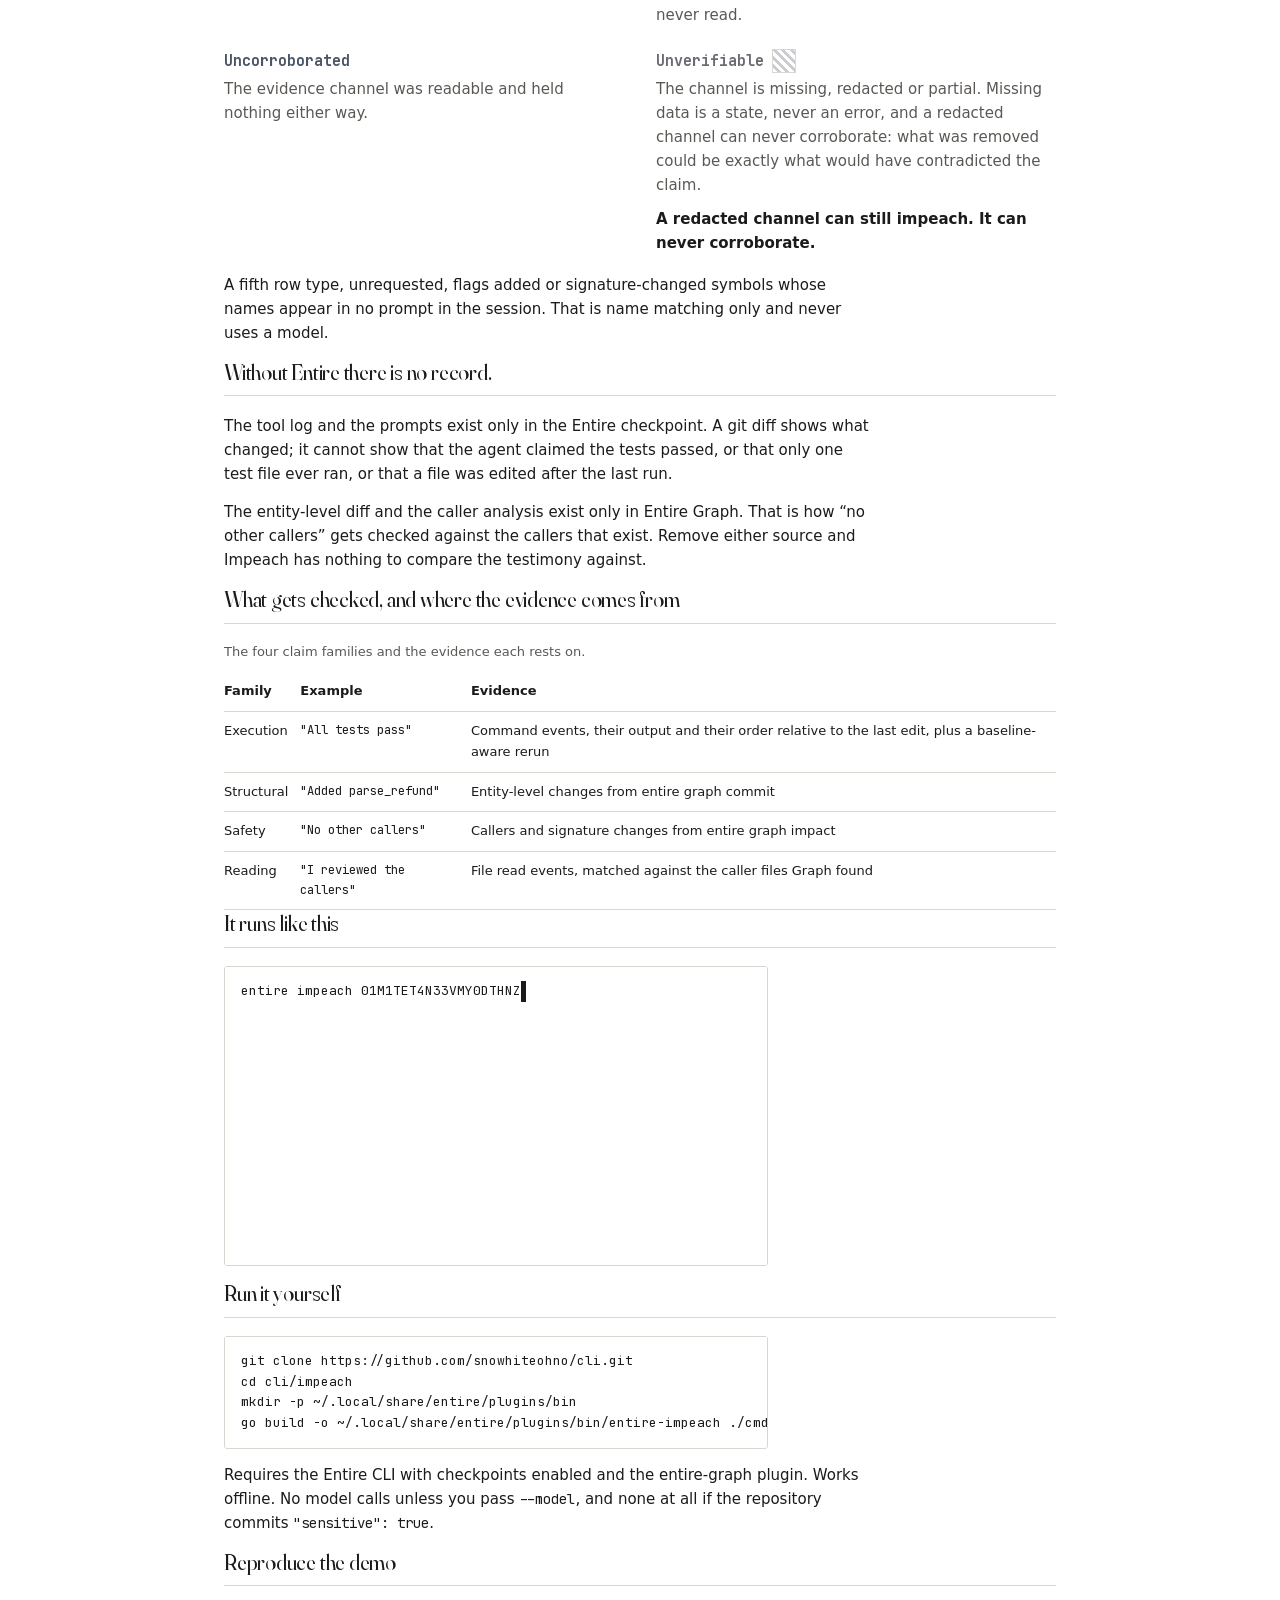
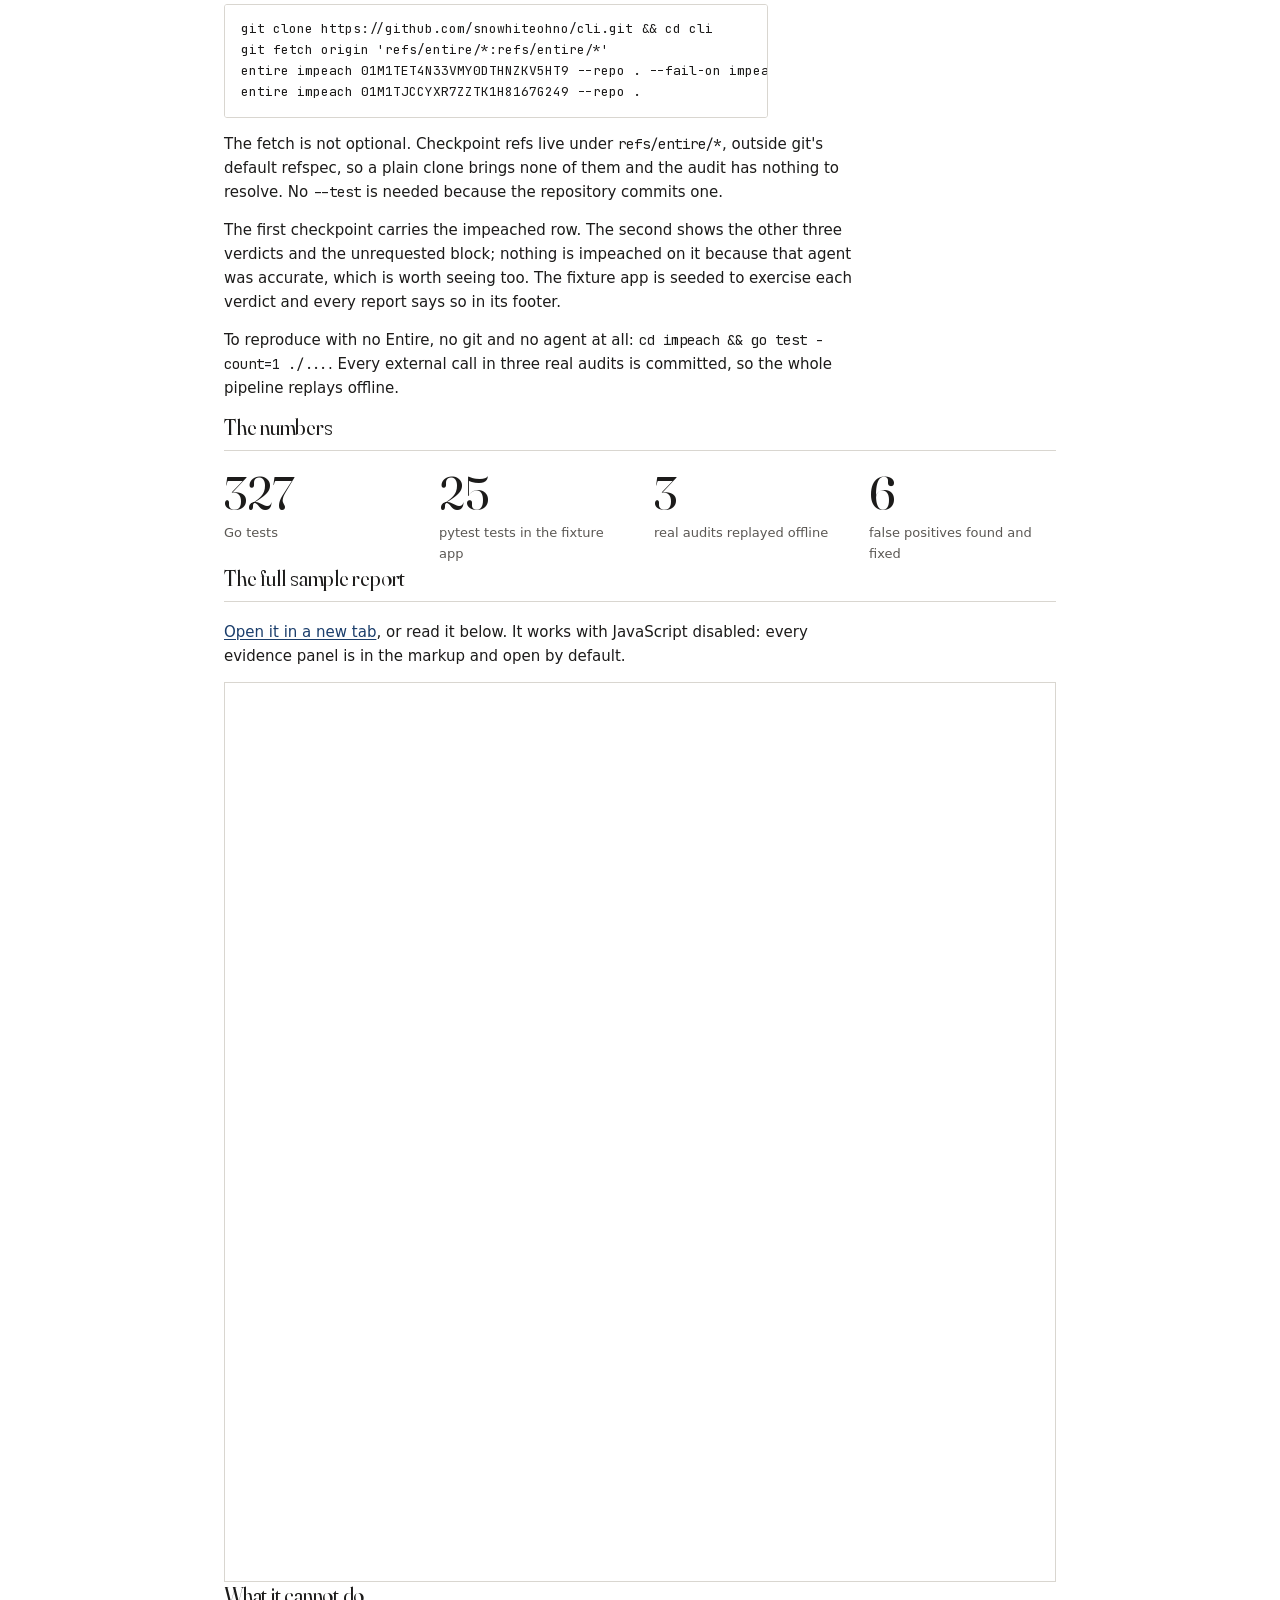
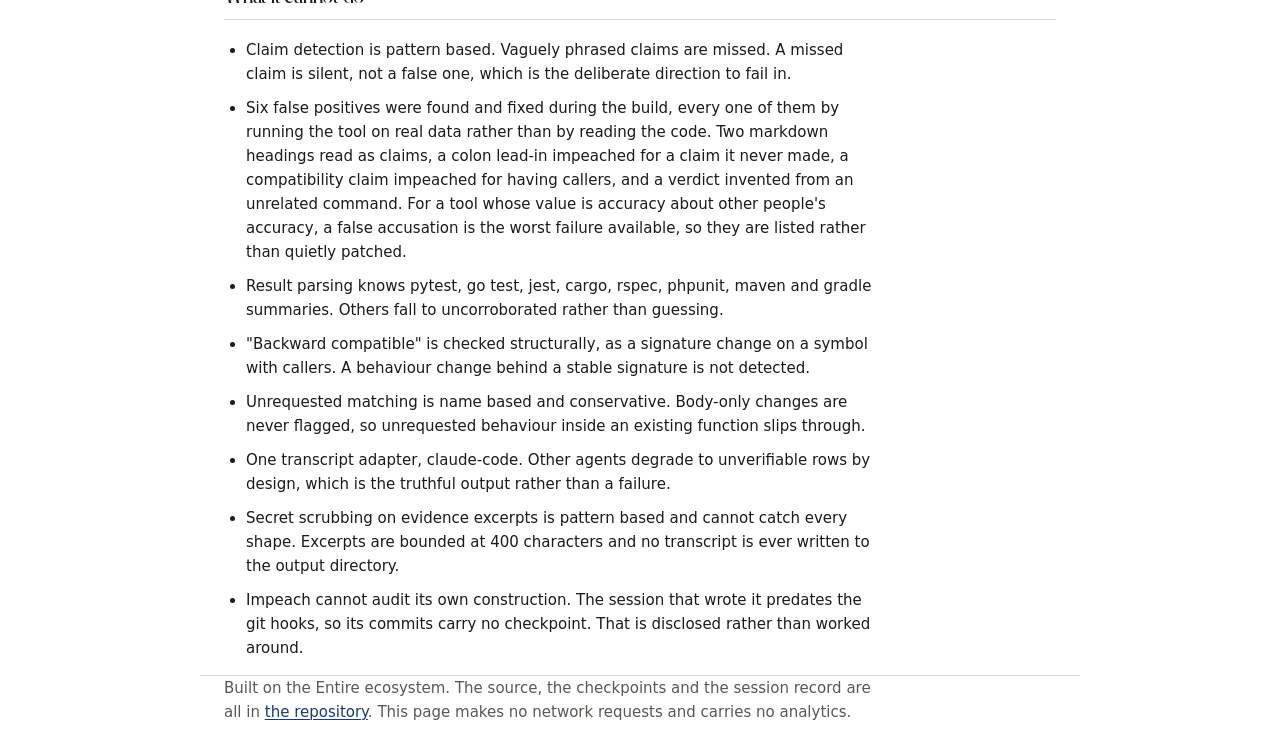
==== commit b07c76db: "impeach: site copy, hero headline, stamp Entire-Checkpoint: 01M1TZ48YKKNTFQZSKXJD1A069" ====
--- a/impeach/site/index.html
+++ b/impeach/site/index.html
@@ -15,12 +15,23 @@
 
 <!-- ==================================================== 1. light table -->
 <section class="hero" id="hero">
-  <div class="hero-rail top"><p class="wordmark">Impeach</p></div>
+  <div class="hero-rail top">
+    <p class="wordmark">Impeach</p>
+    <p class="tagline">Cross-examine your coding agent.</p>
+  </div>
 
   <canvas id="table" role="img"
     aria-label="A sheet of paper on a light table. The printed testimony reads: Tests, pytest tests slash test_api.py from impeach slash fixtures slash app, 4 passed. Under the paper the record shows one command that passed and a rerun reporting 3 new failures, and the verdict is impeached, contradicted by rerun."></canvas>
 
   <div class="hero-inner">
+    <h1 class="headline">Your agent said the tests passed.<br>It ran one of four. Then it
+    changed the code.</h1>
+
+    <p class="lede hero-lede">Impeach cross-examines what an AI coding agent claimed it did
+    against the record of what it actually did. It runs as a plugin for the Entire CLI, reads
+    the checkpoint's tool log and the entity-level diff from Entire Graph, and gives every
+    claim a verdict with the evidence attached.</p>
+
     <p class="label">Testimony</p>
     <p class="testimony">&ldquo;Tests &mdash; `./.venv/bin/python -m pytest tests/test_api.py` from `impeach/fixtures/app`: 4 passed.&rdquo;</p>
 
@@ -30,7 +41,7 @@
       <li class="bleeds">rerun <span class="mono">3 new failures in tests/test_rounding.py and tests/test_service.py</span></li>
     </ol>
 
-    <p><span class="verdict" id="verdict">Impeached: contradicted by rerun.</span></p>
+    <p><span class="verdict stamp" id="verdict">Impeached: contradicted by rerun.</span></p>
   </div>
 
   <div class="hero-rail bottom"><p class="hero-hint">Below the testimony, the record of what actually happened.</p></div>
@@ -62,10 +73,6 @@
 <!-- ================================================= 2. what Impeach is -->
 <section class="band">
   <h2 class="ruled">What Impeach is</h2>
-  <p class="lede">Impeach cross-examines what an AI coding agent claimed it did against the
-  record of what it actually did. It runs as a plugin for the Entire CLI, reads the
-  checkpoint's tool log and the entity-level diff from Entire Graph, and gives every claim a
-  verdict with the evidence attached.</p>
   <p class="lede">This is a real report from the fixture app in this repository, produced by
   replaying a recorded audit with no network and no agent. The transcript said the tests
   passed, and it was telling the truth: one of four test files ran, it went green, and the
@@ -111,7 +118,7 @@
 
 <!-- =============================================== 4. what a verdict is -->
 <section class="band">
-  <h2 class="ruled">What a verdict means</h2>
+  <h2 class="ruled">What each verdict means</h2>
   <dl class="verdicts">
     <div>
       <dt class="v-corroborated">Corroborated</dt>
@@ -131,7 +138,9 @@
       <dt class="v-unverifiable">Unverifiable <span class="hatch-swatch" aria-hidden="true"></span></dt>
       <dd>The channel is missing, redacted or partial. Missing data is a state, never an
       error, and a redacted channel can never corroborate: what was removed could be exactly
-      what would have contradicted the claim.</dd>
+      what would have contradicted the claim.
+      <p class="curveball">A redacted channel can still impeach. It can never
+      corroborate.</p></dd>
     </div>
   </dl>
   <p class="lede">A fifth row type, unrequested, flags added or signature-changed symbols
@@ -139,9 +148,19 @@
   a model.</p>
 </section>
 
+<section class="band">
+  <h2 class="ruled">Without Entire there is no record.</h2>
+  <p class="lede">The tool log and the prompts exist only in the Entire checkpoint. A git diff
+  shows what changed; it cannot show that the agent claimed the tests passed, or that only one
+  test file ever ran, or that a file was edited after the last run.</p>
+  <p class="lede">The entity-level diff and the caller analysis exist only in Entire Graph.
+  That is how &ldquo;no other callers&rdquo; gets checked against the callers that exist.
+  Remove either source and Impeach has nothing to compare the testimony against.</p>
+</section>
+
 <!-- ================================================ 5. what gets checked -->
 <section class="band">
-  <h2 class="ruled">What gets checked</h2>
+  <h2 class="ruled">What gets checked, and where the evidence comes from</h2>
   <div class="scroll">
     <table>
       <caption>The four claim families and the evidence each rests on.</caption>
@@ -185,7 +204,7 @@
 <span class="term-line pending"> </span>
 <span class="term-line pending">exit 2</span></pre></div>
 
-  <h2 class="ruled">Install and run</h2>
+  <h2 class="ruled">Run it yourself</h2>
   <div class="scroll"><pre>git clone https://github.com/snowhiteohno/cli.git
 cd cli/impeach
 mkdir -p ~/.local/share/entire/plugins/bin
@@ -235,7 +254,7 @@
 
 <!-- ====================================================== 9. limitations -->
 <section class="band">
-  <h2 class="ruled">Limitations</h2>
+  <h2 class="ruled">What it cannot do</h2>
   <ul class="limits">
     <li>Claim detection is pattern based. Vaguely phrased claims are missed. A missed claim
     is silent, not a false one, which is the deliberate direction to fail in.</li>
--- a/impeach/site/style.css
+++ b/impeach/site/style.css
@@ -208,6 +208,34 @@
   pointer-events: none;
 }
 .hero-rail.top { top: 28px; }
+
+/* The tagline sits with the wordmark, in body type, so the mark reads as a
+   name and the line under it says what the name does. */
+.tagline {
+  margin: 4px 0 0;
+  font-size: 15px;
+  color: var(--ink-2);
+}
+
+/* The claim and the correction, at the size of the thing being claimed. 400
+   weight, because a headline shouting would undercut a page about evidence. */
+.headline {
+  font-family: var(--display);
+  font-variation-settings: "opsz" 144;
+  font-weight: 400;
+  font-size: 48px;
+  line-height: 1.1;
+  letter-spacing: -0.015em;
+  margin: 0 0 22px;
+  color: var(--ink);
+  text-wrap: pretty;
+}
+
+@media (max-width: 720px) {
+  .headline { font-size: 34px; max-width: none; }
+}
+
+.hero-lede { margin-bottom: 26px; }
 .hero-rail.bottom { bottom: 28px; }
 
 .wordmark {
@@ -340,6 +368,35 @@
   gap: 12px;
 }
 
+/* The verdict is stamped rather than faded in: it arrives late, overshoots
+   and settles, the way a stamp meets paper. It runs once on load, and the
+   animation deliberately owns the element, so the verdict lands whether or
+   not anything else on the page is driving it. */
+.stamp {
+  display: inline-block;
+  color: var(--bleed);
+  font-weight: 700;
+  transform: rotate(-1.5deg);
+  text-shadow: 0 0 0.6px currentColor;
+  animation: stamp 0.22s ease-out 1.2s both;
+}
+
+@keyframes stamp {
+  from { opacity: 0; transform: rotate(-3deg) scale(1.08); }
+  to   { opacity: 1; transform: rotate(-1.5deg) scale(1); }
+}
+
+@media (prefers-reduced-motion: reduce) {
+  .stamp { animation: none; }
+}
+
+/* The asymmetry, stated once in full weight where the definition sits. */
+.curveball {
+  margin: 10px 0 0;
+  font-weight: 700;
+  color: var(--ink);
+}
+
 .chan-name { font-size: 15px; }
 
 .chan-bar {
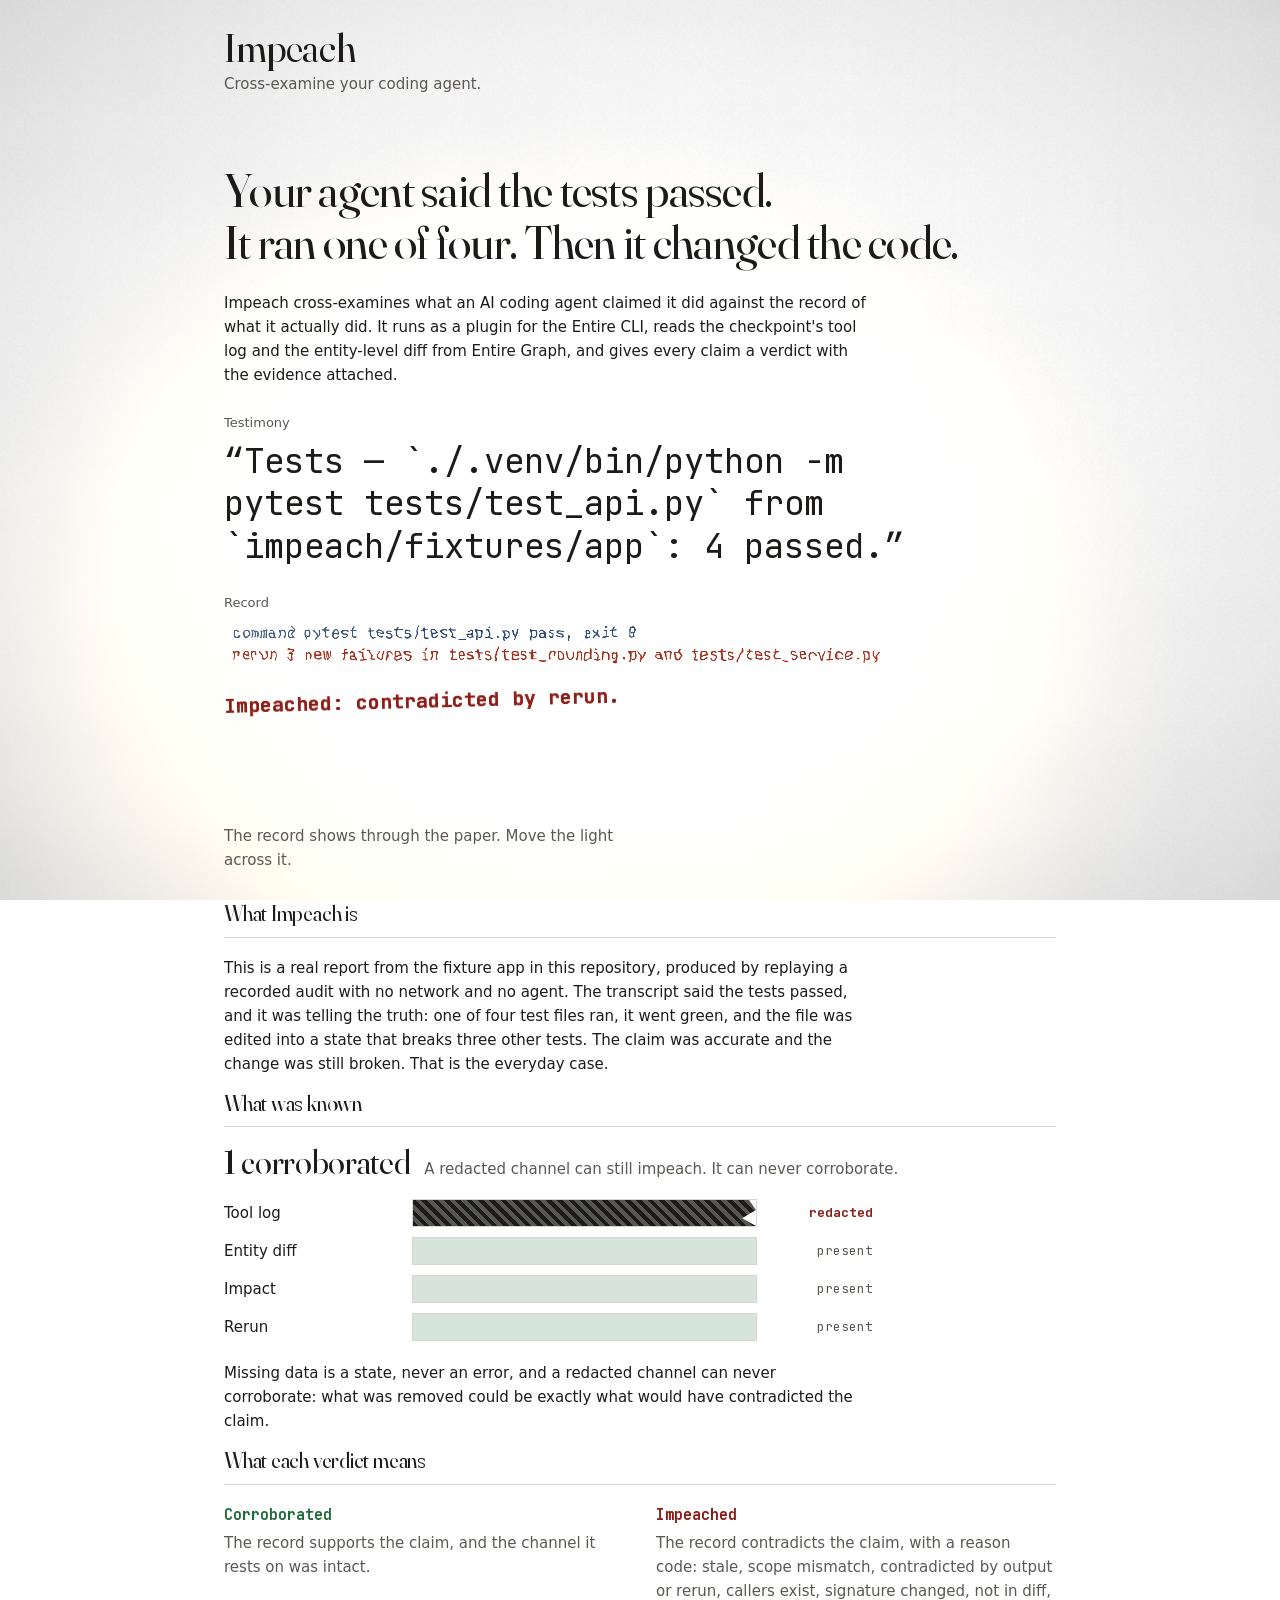
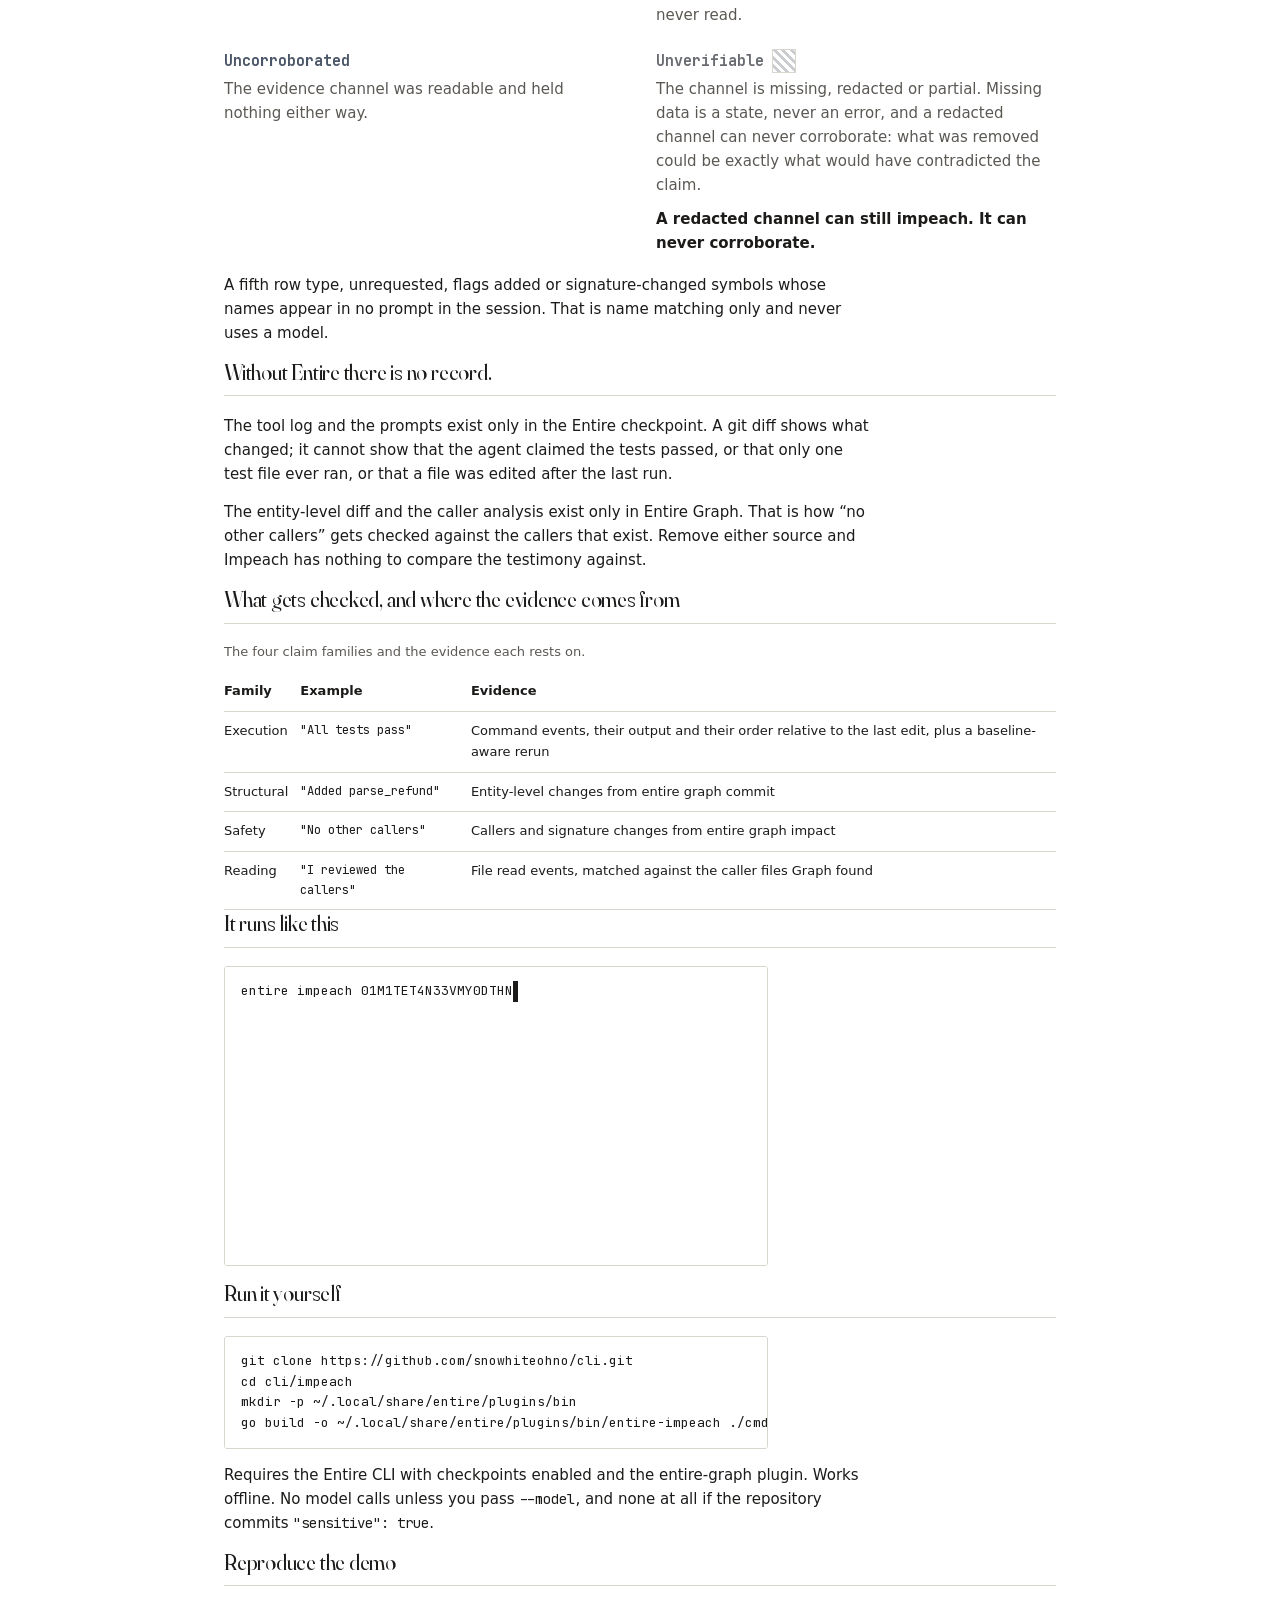
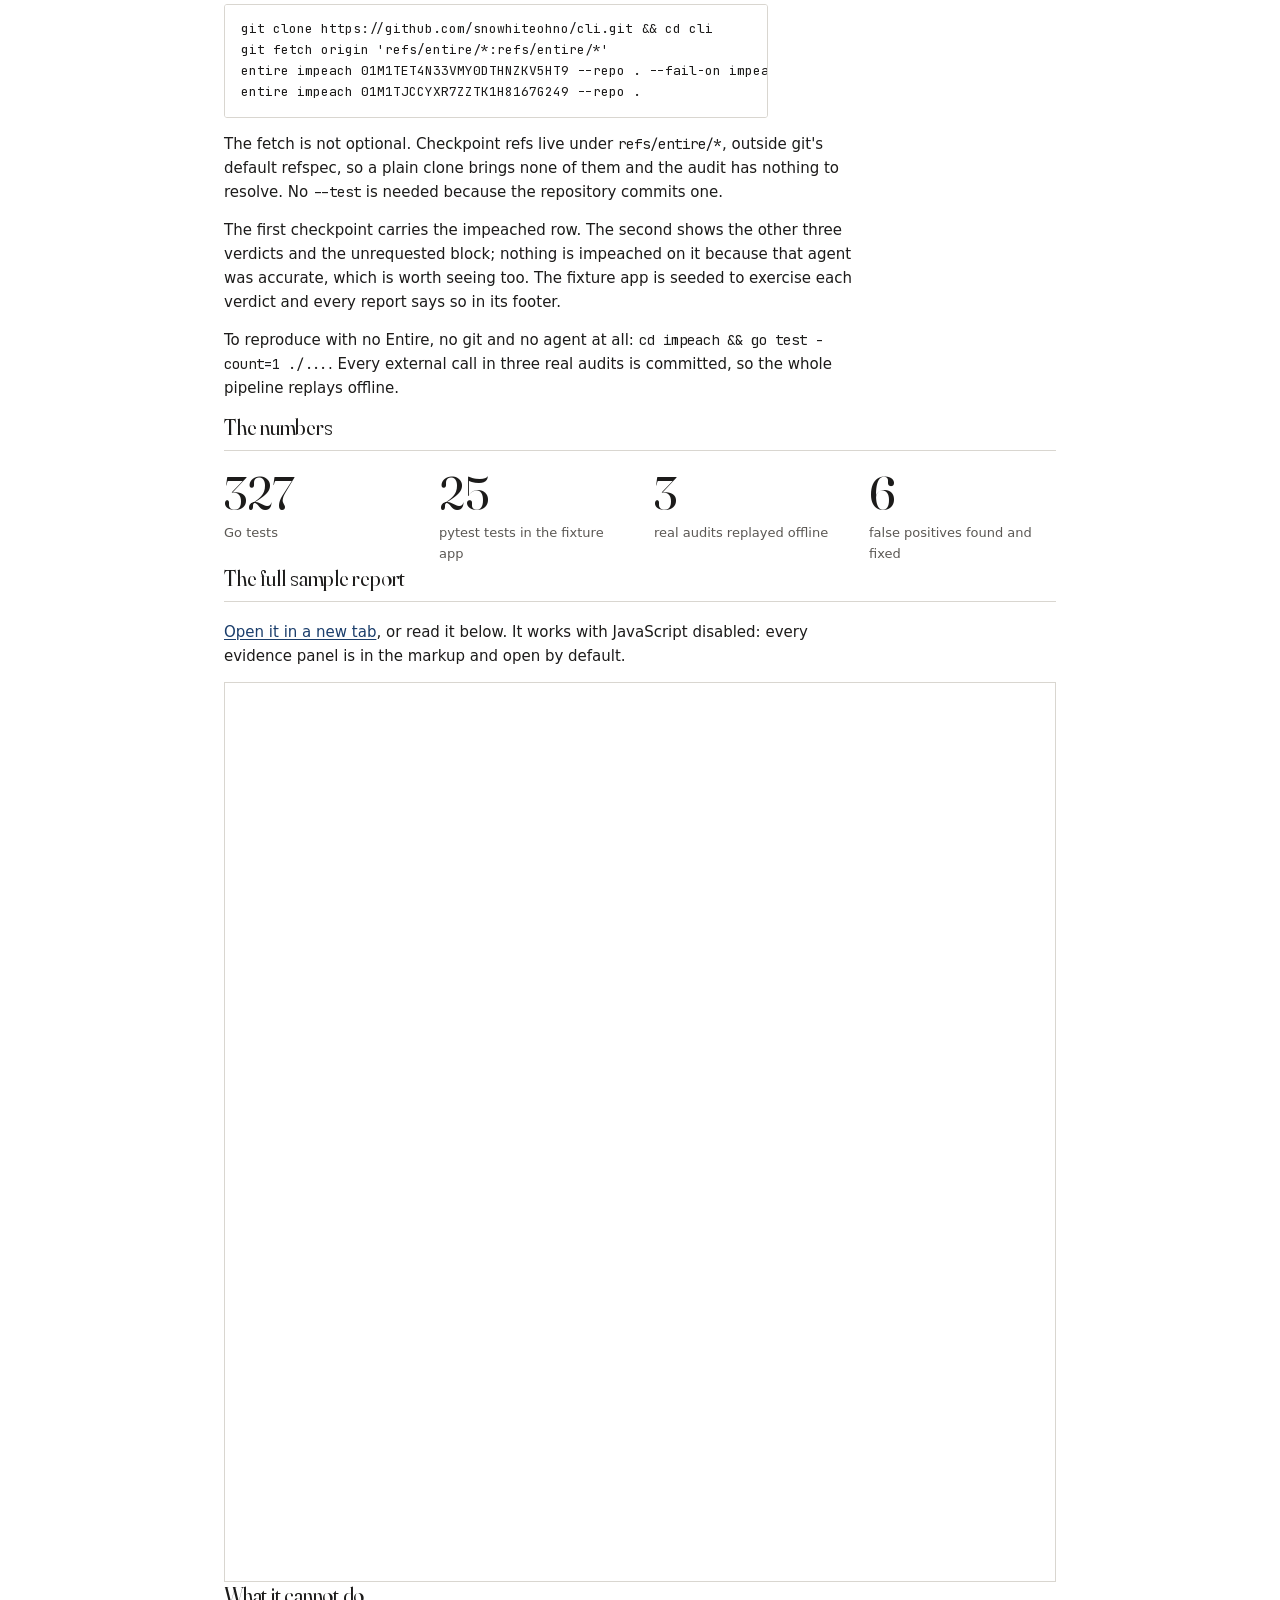
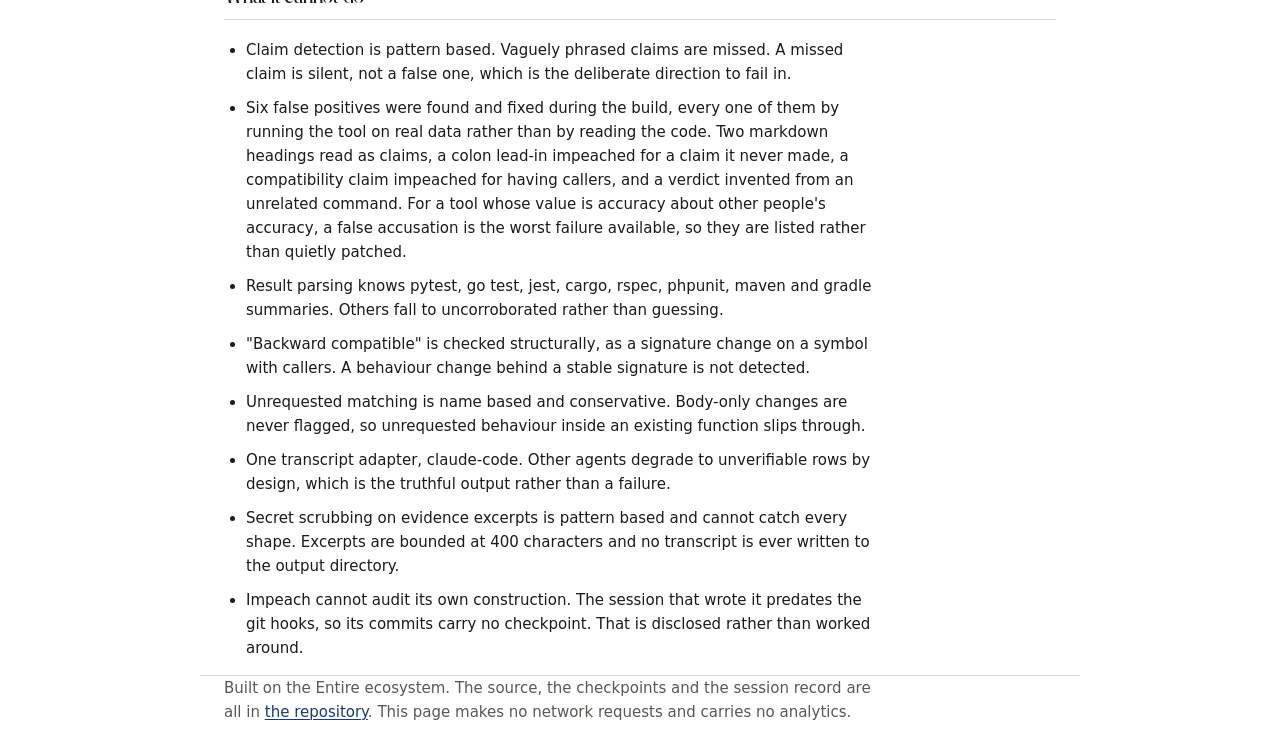
==== commit 729687a1: "impeach: the record reads before you touch anything The hero gated its whole point behind an interac" ====
--- a/impeach/site/index.html
+++ b/impeach/site/index.html
@@ -393,13 +393,16 @@
   // is the same physical size in portrait and landscape.
   vec2 toLight = (fragPx - uLight) / vec2(uLightRadius * 1.18, uLightRadius);
   float d = length(toLight);
-  float lamp = 1.0 - smoothstep(0.28, 1.05, d);
-  lamp = pow(lamp, 1.15);
+  float lamp = 1.0 - smoothstep(0.10, 1.06, d);
+  // Below 1.0 the core stays wide and only the rim falls away, which is what
+  // a real lamp on paper does. The old 1.15 shrank the bright centre to a
+  // point and left most of the cone in the tail.
+  lamp = pow(lamp, 0.78);
 
   vec3 lampColor = vec3(1.0, 0.957, 0.863); // --lamp #FFF4DC
   // The lamp warms and lifts the paper, and lifts grain contrast inside the
   // cone so the surface looks raked by light.
-  paper = mix(paper, paper * lampColor + lampColor * 0.16, lamp * mix(0.72, 0.9, uDark));
+  paper = mix(paper, paper * lampColor + lampColor * 0.22, lamp * mix(0.92, 0.98, uDark));
   paper += (g - 0.5) * 0.07 * lamp;
 
   // ---- the record --------------------------------------------------------
@@ -442,9 +445,15 @@
 
   vec3  inkCol   = mix(recordCol, bleedCol, bleedMask);
   float inkAlpha = inkA * mix(1.0, pulse, bleedMask);
-  // Under the lamp only. This is the whole idea: the record is invisible in
-  // ordinary light. The bleed reaches full strength where the light lands.
-  inkAlpha *= mix(lamp * 0.92, min(1.0, lamp * 1.35), bleedMask);
+  // The lamp deepens the ink; it no longer decides whether there is any. At
+  // zero floor the page read as blank paper until the cursor found the exact
+  // line, so the entire mechanic was invisible to anyone reading quickly, and
+  // a lower floor was still too faint whenever the lamp sat elsewhere. The
+  // record is legible wherever the light is, and the contradiction sits
+  // higher still, because it is the one line that must not be missed.
+  float plain = 0.60 + 0.40 * lamp;
+  float bled  = 0.78 + 0.26 * lamp;
+  inkAlpha *= mix(min(1.0, plain), min(1.0, bled), bleedMask);
 
   vec3 col = mix(paper, inkCol, clamp(inkAlpha * uRecordOn, 0.0, 1.0));
 
